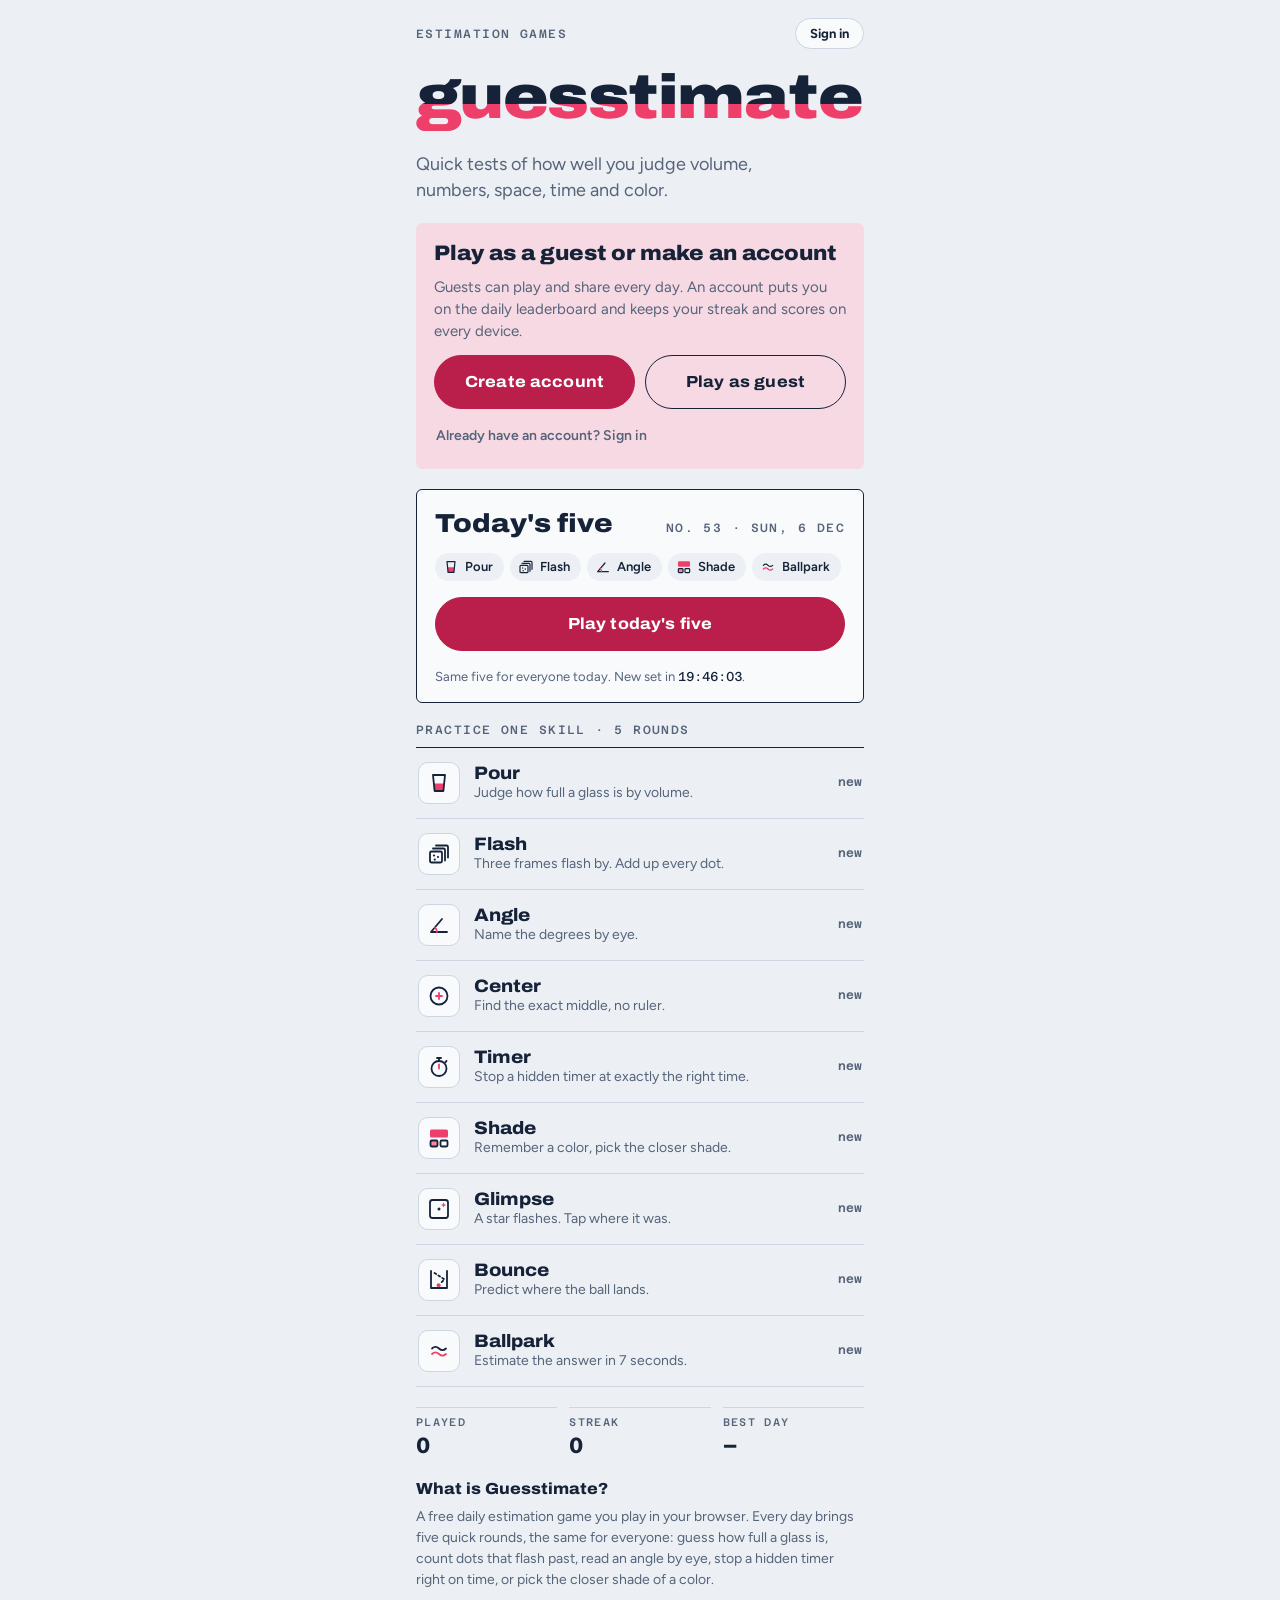
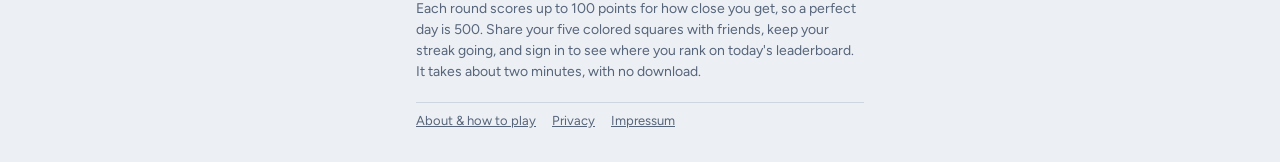
==== index.html @ 4315abc6 "Center joystick, news prompt after posting, welcome email, plainer copy - Center: small joystick bes" ====
<!doctype html>
<html lang="en">
<head>
<meta charset="utf-8">
<meta name="viewport" content="width=device-width, initial-scale=1, viewport-fit=cover">
<title>Guesstimate · The daily estimation game</title>
<meta name="description" content="How good is your eye? Five quick estimation games every day: guess how full a glass is, count flashed dots, read angles, match colors and more. Free, two minutes, same puzzles for everyone.">
<meta name="theme-color" content="#ECF0F4" media="(prefers-color-scheme: light)">
<meta name="theme-color" content="#0D1524" media="(prefers-color-scheme: dark)">
<meta property="og:title" content="Guesstimate">
<meta property="og:description" content="How good is your eye? Five quick estimation games, new every day.">
<meta property="og:type" content="website">
<meta property="og:url" content="https://playguesstimate.com/">
<meta property="og:image" content="https://playguesstimate.com/og-image.png">
<meta property="og:image:width" content="1200">
<meta property="og:image:height" content="630">
<meta property="og:image:alt" content="Guesstimate: How good is your eye? A glass with a 38% guess.">
<meta name="twitter:card" content="summary_large_image">
<link rel="canonical" href="https://playguesstimate.com/">
<script type="application/ld+json">[{"@context": "https://schema.org", "@type": "WebSite", "name": "Guesstimate", "alternateName": ["playguesstimate", "Guesstimate game"], "url": "https://playguesstimate.com/"}, {"@context": "https://schema.org", "@type": "WebApplication", "name": "Guesstimate", "url": "https://playguesstimate.com/", "description": "A free daily estimation game: five quick rounds testing how well you judge volume, numbers, angles, time and color.", "applicationCategory": "GameApplication", "operatingSystem": "Any", "inLanguage": "en", "isAccessibleForFree": true, "offers": {"@type": "Offer", "price": "0", "priceCurrency": "EUR"}, "image": "https://playguesstimate.com/og-image.png"}]</script>
<link rel="icon" href="/favicon.ico" sizes="48x48">
<link rel="icon" href="/favicon-96.png" type="image/png" sizes="96x96">
<link rel="icon" href="favicon.svg" type="image/svg+xml">
<link rel="apple-touch-icon" href="apple-touch-icon.png">
<link rel="manifest" href="manifest.webmanifest">
<script src="board-config.js"></script>
<script>
// Cloudflare Web Analytics: page views only, no cookies. Turned on by the token in board-config.js.
(function () {
  var t = (window.GUESSTIMATE_BOARD || {}).analytics;
  if (!t) return;
  var s = document.createElement("script");
  s.defer = true;
  s.src = "https://static.cloudflareinsights.com/beacon.min.js";
  s.setAttribute("data-cf-beacon", JSON.stringify({ token: t }));
  document.head.appendChild(s);
})();
</script>
<script src="vendor/supabase.js" async id="sbjs"></script>
<link rel="preload" href="fonts/archivo-latin-standard-normal.woff2" as="font" type="font/woff2" crossorigin>
<link rel="preload" href="fonts/figtree-latin-wght-normal.woff2" as="font" type="font/woff2" crossorigin>
<link rel="stylesheet" href="fonts/fonts.css">
<style>
:root { color-scheme: light; padding-top: env(safe-area-inset-top, 0px); padding-bottom: env(safe-area-inset-bottom, 0px); }
body { margin: 0; }
img { max-width: 100%; }
[hidden] { display: none !important; }
</style>
<style>
/* Layout: one phone-width column. A square graph-paper "stage" is the instrument; controls sit beneath it like a lab readout. */
:root {
  --paper: #ECF0F4;
  --panel: #F8FAFC;
  --stage: #FBFCFD;
  --grid: #E3E9EF;
  --grid-major: #CCD6E1;
  --ink: #152238;
  --ink-2: #56647A;
  --rule: #CDD6E0;
  --glass: #DAE3EC;
  --liquid: #EE3F6B;
  --liquid-top: #F7889F;
  --liquid-deep: #B91F4A;
  --btn-bg: #B91F4A;
  --btn-fg: #FFFFFF;
  --good: #14845A;
  --mid: #B07A0A;
  --off: #7B879A;
  --me-bg: #F6D9E2;
  --font-display: "Archivo", "Arial Black", system-ui, sans-serif;
  --font-body: "Figtree", system-ui, -apple-system, "Segoe UI", sans-serif;
  --font-mono: "Azeret Mono", ui-monospace, "SFMono-Regular", Menlo, monospace;
}
@media (prefers-color-scheme: dark) {
  :root:not([data-theme="light"]) {
    --paper: #0D1524; --panel: #142036; --stage: #101A2C; --grid: #172338; --grid-major: #22314B;
    --ink: #E4EAF2; --ink-2: #93A1B6; --rule: #283750; --glass: #1B2A45;
    --liquid: #FF5A82; --liquid-top: #FF9BB3; --liquid-deep: #FF7396;
    --btn-bg: #FF5A82; --btn-fg: #0D1524;
    --good: #3FD08F; --mid: #F2C14A; --off: #8592A8; --me-bg: #3B2036;
    color-scheme: dark;
  }
}
:root[data-theme="dark"] {
  --paper: #0D1524; --panel: #142036; --stage: #101A2C; --grid: #172338; --grid-major: #22314B;
  --ink: #E4EAF2; --ink-2: #93A1B6; --rule: #283750; --glass: #1B2A45;
  --liquid: #FF5A82; --liquid-top: #FF9BB3; --liquid-deep: #FF7396;
  --btn-bg: #FF5A82; --btn-fg: #0D1524;
  --good: #3FD08F; --mid: #F2C14A; --off: #8592A8; --me-bg: #3B2036;
  color-scheme: dark;
}

*, *::before, *::after { box-sizing: border-box; }
html, body { height: 100%; }
body {
  background: var(--paper);
  color: var(--ink);
  font: 400 16px/1.5 var(--font-body);
  -webkit-font-smoothing: antialiased;
  -webkit-tap-highlight-color: transparent;
}
.app {
  max-width: 480px;
  min-height: 100%;
  margin: 0 auto;
  padding-block: 18px 32px;
  padding-left: max(16px, env(safe-area-inset-left, 0px));
  padding-right: max(16px, env(safe-area-inset-right, 0px));
}
.screen { display: flex; flex-direction: column; gap: 20px; }
h1, h2, h3, p { margin: 0; }
:focus-visible { outline: 3px solid var(--liquid); outline-offset: 3px; }

.eyebrow, .mono-sm {
  font: 500 12px/1.3 var(--font-mono);
  text-transform: uppercase;
  letter-spacing: 0.12em;
  color: var(--ink-2);
}

/* Buttons */
.btn {
  appearance: none;
  width: 100%;
  min-height: 54px;
  padding: 14px 20px;
  border-radius: 999px;
  border: 1.5px solid var(--ink);
  background: transparent;
  color: var(--ink);
  font: 750 16px/1 var(--font-display);
  font-stretch: 110%;
  letter-spacing: 0.01em;
  cursor: pointer;
  transition: transform 0.12s ease, background-color 0.2s ease;
}
.btn.primary { background: var(--btn-bg); border-color: var(--btn-bg); color: var(--btn-fg); }
.btn:active:not(:disabled) { transform: translateY(1px) scale(0.99); }
.btn:disabled { opacity: 0.38; cursor: not-allowed; }
.btn-row { display: flex; gap: 10px; }
.ghost {
  appearance: none; background: none; border: 0; padding: 8px 2px;
  color: var(--ink-2); font: 600 14px/1 var(--font-body); cursor: pointer;
}

/* Home */
.brandbar { display: flex; justify-content: space-between; align-items: baseline; gap: 12px; }
@property --lvl { syntax: "<percentage>"; inherits: false; initial-value: 44%; }
.wordmark {
  font: 900 clamp(34px, 10.2vw, 62px)/0.92 var(--font-display);
  font-stretch: 112%;
  letter-spacing: -0.025em;
  white-space: nowrap;
  color: transparent;
  background: linear-gradient(to top, var(--liquid) var(--lvl), var(--ink) var(--lvl));
  -webkit-background-clip: text;
  background-clip: text;
  padding-bottom: 0.08em;
  animation: fillup 1.8s cubic-bezier(0.2, 0.7, 0.2, 1) 0.15s both;
}
@keyframes fillup { from { --lvl: 0%; } to { --lvl: 44%; } }
.vh { position: absolute; width: 1px; height: 1px; margin: -1px; padding: 0; overflow: hidden; clip: rect(0 0 0 0); white-space: nowrap; border: 0; }
.about-blurb { display: flex; flex-direction: column; gap: 8px; }
.about-blurb h2 { font: 800 16px/1.2 var(--font-display); font-stretch: 108%; }
.about-blurb p { font-size: 14px; line-height: 1.5; color: var(--ink-2); }
.tagline { font-size: 18px; line-height: 1.45; color: var(--ink-2); max-width: 34ch; text-wrap: pretty; }

.daily {
  display: flex; flex-direction: column; gap: 16px;
  padding: 20px 18px 16px;
  background: var(--panel);
  border: 1.5px solid var(--ink);
  border-radius: 6px;
}
.daily-head { display: flex; justify-content: space-between; align-items: baseline; gap: 12px; flex-wrap: wrap; }
.daily-head h2 { font: 850 26px/1.05 var(--font-display); font-stretch: 112%; }
.chips { list-style: none; margin: 0; padding: 0; display: flex; flex-wrap: wrap; gap: 6px; }
.chip {
  display: inline-flex; align-items: center; gap: 6px;
  padding: 6px 11px 6px 8px;
  border-radius: 999px;
  background: var(--paper);
  font: 600 13px/1 var(--font-body);
}
.chip svg { width: 16px; height: 16px; flex: none; }
.daily-played { display: flex; align-items: center; justify-content: space-between; gap: 12px; }
.dp-score { font: 900 44px/1 var(--font-display); font-stretch: 112%; font-variant-numeric: tabular-nums; }
.dp-score span { font: 600 16px var(--font-mono); color: var(--ink-2); margin-left: 4px; }
.squares { display: flex; gap: 4px; }
.squares i { width: 18px; height: 18px; border-radius: 3px; background: var(--off); }
.squares i[data-tier="good"] { background: var(--good); }
.squares i[data-tier="mid"] { background: var(--mid); }
.fine { font-size: 13px; color: var(--ink-2); }
.fine .nextIn { font-family: var(--font-mono); font-variant-numeric: tabular-nums; color: var(--ink); }

.practice { display: flex; flex-direction: column; gap: 8px; }
.modes { list-style: none; margin: 0; padding: 0; border-top: 1.5px solid var(--ink); }
.mode-btn {
  display: grid; grid-template-columns: 42px minmax(0, 1fr) auto; align-items: center; gap: 14px;
  width: 100%; padding: 14px 2px;
  background: none; border: 0; border-bottom: 1px solid var(--rule);
  color: var(--ink); text-align: left; font: inherit; cursor: pointer;
}
.mode-btn:hover .mode-name { color: var(--liquid-deep); }
.mode-ico {
  width: 42px; height: 42px; display: grid; place-items: center;
  border-radius: 10px; background: var(--panel); border: 1px solid var(--rule);
}
.mode-ico svg { width: 24px; height: 24px; }
.mode-name { display: block; font: 800 18px/1.15 var(--font-display); font-stretch: 110%; transition: color 0.15s; }
.mode-blurb { display: block; font-size: 14px; line-height: 1.35; color: var(--ink-2); }
.mode-best { font: 600 12px/1.3 var(--font-mono); color: var(--ink-2); text-align: right; font-variant-numeric: tabular-nums; }
.mode-best b { display: block; font-size: 16px; color: var(--ink); }

.stats { display: grid; grid-template-columns: repeat(3, minmax(0, 1fr)); gap: 12px; margin: 0; }
.stats div { border-top: 1.5px solid var(--rule); padding-top: 8px; }
dt { font: 500 11px/1.3 var(--font-mono); text-transform: uppercase; letter-spacing: 0.12em; color: var(--ink-2); }
dd { margin: 2px 0 0; font: 700 22px/1.2 var(--font-mono); font-variant-numeric: tabular-nums; }

/* Play */
.playbar { display: flex; align-items: center; justify-content: space-between; gap: 14px; }
.pips { display: flex; gap: 5px; flex: 1; max-width: 190px; }
.pip { flex: 1; height: 6px; border-radius: 3px; background: var(--rule); transition: background-color 0.3s; }
.pip.now { background: var(--ink); }
.pip[data-tier="good"] { background: var(--good); }
.pip[data-tier="mid"] { background: var(--mid); }
.pip[data-tier="off"] { background: var(--off); }
.tally { font: 500 12px/1 var(--font-mono); color: var(--ink-2); text-transform: uppercase; letter-spacing: 0.1em; white-space: nowrap; }
.tally b { font-size: 18px; color: var(--ink); letter-spacing: 0; margin-left: 4px; font-variant-numeric: tabular-nums; }
#play { gap: 16px; }
.roundhead { display: flex; flex-direction: column; gap: 6px; }
.roundhead h2 { font: 850 clamp(22px, 6.2vw, 28px)/1.1 var(--font-display); font-stretch: 106%; text-wrap: balance; }
.sub { color: var(--ink-2); font-size: 15px; line-height: 1.4; text-wrap: pretty; }
.stage {
  position: relative;
  width: min(100%, 440px, max(250px, calc(100vh - 410px)));
  width: min(100%, 440px, max(250px, calc(100dvh - 410px)));
  max-width: 100%;
  aspect-ratio: 1;
  margin-inline: auto;
  border: 1.5px solid var(--ink);
  background: var(--stage);
}
.stage canvas { display: block; width: 100%; height: 100%; }
.stage.touch canvas { touch-action: none; cursor: crosshair; }
.stage.pick canvas { cursor: pointer; }
.btn-row .btn { flex: 1; min-width: 0; }
.pickmsg { display: flex; justify-content: space-between; align-items: baseline; gap: 12px; font: 850 24px/1.1 var(--font-display); font-stretch: 112%; color: var(--off); }
.pickmsg[data-ok="true"] { color: var(--good); }
.pickmsg span { font: 500 12px/1 var(--font-mono); letter-spacing: 0.1em; text-transform: uppercase; color: var(--ink-2); }
.stage.short { width: min(100%, 440px); aspect-ratio: 2 / 1; }
.answer { display: flex; align-items: baseline; justify-content: center; gap: 10px; min-height: 48px; }
.answer span { font: 600 24px/1 var(--font-mono); color: var(--ink-2); }
.answer output { min-width: 3ch; text-align: center; font: 800 40px/1 var(--font-mono); font-variant-numeric: tabular-nums; color: var(--ink); }
.answer output:empty::before { content: "?"; color: var(--rule); }
.keypad { display: grid; grid-template-columns: repeat(3, minmax(0, 1fr)); gap: 8px; }
.key {
  min-height: 50px; border-radius: 12px;
  border: 1.5px solid var(--rule); background: var(--panel); color: var(--ink);
  font: 700 22px/1 var(--font-mono); cursor: pointer;
  touch-action: manipulation; user-select: none; -webkit-user-select: none;
}
.key:active { transform: translateY(1px); }
.key.ok { background: var(--btn-bg); border-color: var(--btn-bg); color: var(--btn-fg); font: 750 16px/1 var(--font-display); font-stretch: 110%; }

.controls, .feedback { display: flex; flex-direction: column; gap: 14px; }
.readrow { display: flex; align-items: center; justify-content: center; gap: 18px; }
.nudge {
  width: 46px; height: 46px; flex: none; border-radius: 50%;
  border: 1.5px solid var(--rule); background: var(--panel); color: var(--ink);
  font: 600 22px/1 var(--font-mono); cursor: pointer;
}
.readout {
  min-width: 4ch; text-align: center;
  font: 800 46px/1 var(--font-mono); font-variant-numeric: tabular-nums;
}
.readout small { font-size: 22px; font-weight: 600; color: var(--ink-2); margin-left: 2px; }
.dial { display: flex; flex-direction: column; gap: 2px; }
.range { -webkit-appearance: none; appearance: none; width: 100%; height: 34px; margin: 0; background: transparent; cursor: pointer; }
.range::-webkit-slider-runnable-track {
  height: 8px; border-radius: 4px;
  background: linear-gradient(to right, var(--liquid) var(--fill, 50%), var(--rule) var(--fill, 50%));
}
.range::-webkit-slider-thumb {
  -webkit-appearance: none; width: 28px; height: 28px; margin-top: -10px;
  border-radius: 50%; background: var(--panel); border: 3px solid var(--ink);
}
.range::-moz-range-track { height: 8px; border-radius: 4px; background: var(--rule); }
.range::-moz-range-progress { height: 8px; border-radius: 4px; background: var(--liquid); }
.range::-moz-range-thumb { width: 22px; height: 22px; border-radius: 50%; background: var(--panel); border: 3px solid var(--ink); }
.ticks { display: flex; justify-content: space-between; padding: 0 4px; font: 500 11px/1 var(--font-mono); color: var(--ink-2); }
.count {
  width: 4.2ch; padding: 2px 0 6px; text-align: center;
  font: 800 46px/1 var(--font-mono); font-variant-numeric: tabular-nums;
  color: var(--ink); background: transparent;
  border: 0; border-bottom: 3px solid var(--ink); border-radius: 0;
  -moz-appearance: textfield; appearance: textfield;
}
.count::placeholder { color: var(--rule); }
.count::-webkit-outer-spin-button, .count::-webkit-inner-spin-button { -webkit-appearance: none; margin: 0; }
.hint { text-align: center; font-size: 14px; color: var(--ink-2); }
.aimrow { display: grid; grid-template-columns: 96px minmax(0, 1fr); gap: 16px; align-items: center; }
.stick {
  position: relative; width: 96px; height: 96px; border-radius: 50%;
  border: 1.5px solid var(--rule); background: var(--panel);
  touch-action: none; cursor: grab; user-select: none; -webkit-user-select: none; -webkit-touch-callout: none;
}
.stick::before, .stick::after { content: ""; position: absolute; background: var(--rule); left: 50%; top: 14px; bottom: 14px; width: 1.5px; margin-left: -0.75px; }
.stick::after { top: 50%; bottom: auto; left: 14px; right: 14px; width: auto; height: 1.5px; margin: -0.75px 0 0; }
.stick i {
  position: absolute; z-index: 1; left: 50%; top: 50%; width: 40px; height: 40px; margin: -20px 0 0 -20px;
  border-radius: 50%; background: var(--liquid-deep); box-shadow: 0 2px 6px rgb(0 0 0 / 0.25);
  transition: transform 0.12s ease-out;
}
.stick.on { cursor: grabbing; border-color: var(--liquid-deep); }
.stick.on i { transition: none; }
.hold {
  height: 92px; border-radius: 999px;
  border: 2px solid var(--ink); background: var(--panel); color: var(--ink);
  font: 850 20px/1 var(--font-display); font-stretch: 110%;
  cursor: pointer; touch-action: none;
  user-select: none; -webkit-user-select: none; -webkit-touch-callout: none;
  transition: transform 0.1s ease, background-color 0.15s ease;
}
.hold.down { background: var(--btn-bg); border-color: var(--btn-bg); color: var(--btn-fg); transform: scale(0.98); }

.fb-top { display: flex; justify-content: space-between; align-items: baseline; gap: 12px; }
.verdict { font: 900 32px/1 var(--font-display); font-stretch: 116%; color: var(--off); }
.verdict[data-tier="good"] { color: var(--good); }
.verdict[data-tier="mid"] { color: var(--mid); }
.pts { font: 800 30px/1 var(--font-mono); font-variant-numeric: tabular-nums; }
.pairs { display: grid; grid-template-columns: repeat(2, minmax(0, 1fr)); gap: 12px; margin: 0; }
.pairs div { border-top: 1.5px solid var(--rule); padding-top: 8px; min-width: 0; }
.fact { color: var(--ink-2); font-size: 15px; line-height: 1.45; text-wrap: pretty; }

/* Results */
.bigscore {
  display: flex; align-items: baseline; gap: 8px;
  font: 900 clamp(76px, 25vw, 124px)/0.9 var(--font-display); font-stretch: 112%;
  letter-spacing: -0.03em; font-variant-numeric: tabular-nums;
}
.bigscore .of { font: 600 22px/1 var(--font-mono); letter-spacing: 0; color: var(--ink-2); }
.res-verdict { display: flex; flex-direction: column; gap: 4px; }
.res-verdict h2 { font: 850 28px/1.1 var(--font-display); font-stretch: 110%; text-wrap: balance; }
.res-verdict p { color: var(--ink-2); }
.res-rows { list-style: none; margin: 0; padding: 0; border-top: 1.5px solid var(--ink); }
.res-rows li {
  display: grid; grid-template-columns: 26px minmax(0, 1fr) 46px; gap: 12px; align-items: center;
  padding: 12px 0; border-bottom: 1px solid var(--rule);
}
.res-rows svg { width: 24px; height: 24px; }
.res-name { font: 800 16px/1.2 var(--font-display); font-stretch: 108%; }
.res-detail { font: 500 12px/1.4 var(--font-mono); color: var(--ink-2); overflow-wrap: anywhere; }
.bar { height: 6px; margin-top: 7px; border-radius: 3px; background: var(--rule); overflow: hidden; }
.bar i { display: block; height: 100%; background: var(--off); transform-origin: left; animation: grow 0.7s cubic-bezier(0.2, 0.7, 0.2, 1) both; }
.bar i[data-tier="good"] { background: var(--good); }
.bar i[data-tier="mid"] { background: var(--mid); }
@keyframes grow { from { transform: scaleX(0); } }
.res-pts { font: 800 20px/1 var(--font-mono); text-align: right; font-variant-numeric: tabular-nums; }
.share { display: flex; flex-direction: column; gap: 10px; }
.share pre {
  margin: 0; padding: 14px 16px;
  font: 500 14px/1.65 var(--font-mono);
  white-space: pre-wrap; overflow-wrap: anywhere;
  background: var(--panel); color: var(--ink);
  border: 1.5px dashed var(--grid-major); border-radius: 6px;
  user-select: text; -webkit-user-select: text;
}
.copy-note { min-height: 1.2em; font-size: 13px; color: var(--ink-2); text-align: center; }

/* Daily leaderboard */
.board { display: flex; flex-direction: column; gap: 12px; }
.board-head { display: flex; justify-content: space-between; align-items: baseline; gap: 12px; border-top: 1.5px solid var(--ink); padding-top: 14px; }
.board-head h3 { font: 850 22px/1.1 var(--font-display); font-stretch: 110%; }
.board-rank { font-size: 16px; color: var(--ink-2); }
.board-rank b { font: 900 36px/1 var(--font-display); font-stretch: 112%; color: var(--ink); margin-right: 2px; font-variant-numeric: tabular-nums; }
.board-list { list-style: none; margin: 0; padding: 0; }
.board-list li { display: grid; grid-template-columns: 4ch minmax(0, 1fr) auto; gap: 12px; align-items: baseline; padding: 10px 8px; border-bottom: 1px solid var(--rule); }
.board-list .r { font: 600 14px/1 var(--font-mono); color: var(--ink-2); font-variant-numeric: tabular-nums; }
.board-list .n { font-weight: 600; overflow: hidden; text-overflow: ellipsis; white-space: nowrap; }
.board-list .t { font: 800 16px/1 var(--font-mono); font-variant-numeric: tabular-nums; }
.board-list li.me { background: var(--me-bg); border-radius: 6px; }
.board-list li.me .n::after { content: " (you)"; font-weight: 500; color: var(--ink-2); }
.board-list li.gap { display: block; padding: 2px 8px; text-align: center; color: var(--ink-2); border-bottom: 0; }
.board-form { display: flex; flex-direction: column; gap: 8px; }
.board-form label { font: 600 15px/1.3 var(--font-body); }
.board-row { display: flex; gap: 8px; }
.board-row input {
  flex: 1; min-width: 0; min-height: 52px; padding: 0 14px;
  border-radius: 12px; border: 1.5px solid var(--rule); background: var(--panel); color: var(--ink);
  font: 600 16px/1 var(--font-body);
}
.board-row .btn { width: auto; flex: none; }
.board-msg { font-size: 14px; color: var(--ink-2); }
.board-msg[data-error="true"] { color: var(--liquid-deep); }

/* Accounts */
.acct {
  appearance: none; max-width: 55%; padding: 8px 14px;
  border: 1.5px solid var(--rule); border-radius: 999px; background: var(--panel); color: var(--ink);
  font: 700 13px/1 var(--font-body); cursor: pointer;
  overflow: hidden; text-overflow: ellipsis; white-space: nowrap;
}
.welcome { display: flex; flex-direction: column; gap: 12px; padding: 18px; border-radius: 6px; background: var(--me-bg); }
.welcome h2 { font: 850 21px/1.15 var(--font-display); font-stretch: 108%; text-wrap: balance; }
.welcome p { color: var(--ink-2); font-size: 15px; line-height: 1.45; }
.welcome .btn-row { flex-wrap: wrap; }
.welcome .ghost { align-self: flex-start; }
.join { display: flex; flex-direction: column; gap: 12px; padding: 16px; border-radius: 6px; background: var(--me-bg); }
.join p { font-size: 15px; line-height: 1.45; color: var(--ink-2); }
.join p b { color: var(--ink); }
.join .btn-row { flex-wrap: wrap; }
.check { display: flex; gap: 10px; align-items: flex-start; font-size: 14px; line-height: 1.4; color: var(--ink-2); cursor: pointer; }
.check input { flex: none; width: 20px; height: 20px; margin: 0; accent-color: var(--ink); }
.acct-pane { display: flex; flex-direction: column; gap: 16px; }
.ghost.danger { color: var(--liquid-deep); align-self: flex-start; }
.confirm { display: flex; flex-direction: column; gap: 12px; padding: 16px; border: 1.5px solid var(--liquid-deep); border-radius: 6px; }
.confirm p { font-size: 15px; line-height: 1.45; }
.site-links { display: flex; flex-wrap: wrap; gap: 4px 16px; padding-top: 8px; border-top: 1.5px solid var(--rule); font-size: 13px; }
.site-links a, .acct-note a { color: var(--ink-2); }
.acct-note { font-size: 13px; color: var(--ink-2); line-height: 1.45; }
.acct-title { font: 850 clamp(26px, 7vw, 32px)/1.1 var(--font-display); font-stretch: 108%; overflow-wrap: anywhere; }
.acct-tabs { display: flex; gap: 4px; padding: 4px; border: 1.5px solid var(--rule); border-radius: 999px; background: var(--panel); }
.acct-tabs button {
  flex: 1; min-height: 42px; border: 0; border-radius: 999px; background: transparent;
  color: var(--ink-2); font: 700 15px/1 var(--font-body); cursor: pointer;
}
.acct-tabs button[aria-selected="true"] { background: var(--ink); color: var(--paper); }
.acct-form { display: flex; flex-direction: column; gap: 14px; }
.field { display: flex; flex-direction: column; gap: 6px; min-width: 0; }
.field label { font: 600 14px/1.3 var(--font-body); }
.field input {
  min-height: 52px; padding: 0 14px; border-radius: 12px;
  border: 1.5px solid var(--rule); background: var(--panel); color: var(--ink);
  font: 500 16px/1 var(--font-body);
}
.acct-alt { display: flex; flex-direction: column; gap: 10px; }
.or { text-align: center; color: var(--ink-2); font-size: 13px; }
.acct-pane > .ghost, .acct-form > .ghost { align-self: flex-start; }

@media (prefers-reduced-motion: reduce) {
  .wordmark, .bar i { animation: none; }
  .btn, .hold, .pip { transition: none; }
}
</style>
</head>
<body>
<div class="app">
  <!-- HOME -->
  <section id="home" class="screen">
    <div class="brandbar">
      <span class="eyebrow">Estimation games</span>
      <span class="eyebrow" id="gameCount">9 games · 2 min</span>
      <button class="acct" id="acctBtn" type="button" hidden>Sign in</button>
    </div>
    <h1 class="wordmark">guesstimate<span class="vh">: the daily estimation game</span></h1>
    <p class="tagline">Quick tests of how well you judge volume, numbers, space, time and color.</p>

    <div class="welcome" id="welcome" hidden>
      <h2>Play as a guest or make an account</h2>
      <p>Guests can play and share every day. An account puts you on the daily leaderboard and keeps your streak and scores on every device.</p>
      <div class="btn-row">
        <button class="btn primary" id="wCreate" type="button">Create account</button>
        <button class="btn" id="wGuest" type="button">Play as guest</button>
      </div>
      <button class="ghost" id="wSignIn" type="button">Already have an account? Sign in</button>
    </div>

    <div class="daily">
      <div class="daily-head">
        <h2>Today's five</h2>
        <span class="mono-sm" id="dailyDate"></span>
      </div>
      <ul class="chips" id="dailyChips"></ul>
      <div class="daily-played" id="dailyPlayed" hidden>
        <div class="dp-score"><b id="dpTotal">0</b><span>/500</span></div>
        <div class="squares" id="dpSquares"></div>
      </div>
      <p class="fine" id="dpRank" hidden></p>
      <button class="btn primary" id="playDaily" type="button">Play today's five</button>
      <p class="fine" id="dailyFine">Same five for everyone today. New set in <span class="nextIn">--:--:--</span>.</p>
    </div>

    <div class="practice">
      <h3 class="eyebrow">Practice one skill · 5 rounds</h3>
      <ul class="modes" id="modeList"></ul>
    </div>

    <dl class="stats">
      <div><dt>Played</dt><dd id="stPlayed">0</dd></div>
      <div><dt>Streak</dt><dd id="stStreak">0</dd></div>
      <div><dt>Best day</dt><dd id="stBest">–</dd></div>
    </dl>
    <section class="about-blurb" aria-labelledby="aboutHead">
      <h2 id="aboutHead">What is Guesstimate?</h2>
      <p>A free daily estimation game you play in your browser. Every day brings five quick rounds, the same for everyone: guess how full a glass is, count dots that flash past, read an angle by eye, stop a hidden timer right on time, or pick the closer shade of a color.</p>
      <p>Each round scores up to 100 points for how close you get, so a perfect day is 500. Share your five colored squares with friends, keep your streak going, and sign in to see where you rank on today's leaderboard. It takes about two minutes, with no download.</p>
    </section>
    <nav class="site-links" aria-label="Site"><a href="about">About &amp; how to play</a><a href="privacy">Privacy</a><a href="impressum">Impressum</a></nav>
  </section>

  <!-- PLAY -->
  <section id="play" class="screen" hidden>
    <div class="playbar">
      <button class="ghost" id="quitBtn" type="button">← Home</button>
      <div class="pips" id="pips" aria-hidden="true"></div>
      <div class="tally">Score<b id="tally">0</b></div>
    </div>
    <div class="roundhead">
      <p class="eyebrow" id="roundLabel"></p>
      <h2 id="promptTitle"></h2>
      <p class="sub" id="promptSub"></p>
    </div>
    <div class="stage" id="stage"><canvas id="cv" aria-label="Game board"></canvas></div>
    <div class="controls" id="controls"></div>
    <div class="feedback" id="feedback" hidden aria-live="polite">
      <div class="fb-top">
        <span class="verdict" id="verdict"></span>
        <span class="pts" id="pts"></span>
      </div>
      <dl class="pairs" id="pairs"></dl>
      <p class="fact" id="fact"></p>
      <button class="btn primary" id="nextBtn" type="button">Next round</button>
    </div>
  </section>

  <!-- RESULTS -->
  <section id="results" class="screen" hidden>
    <p class="eyebrow" id="resLabel"></p>
    <div class="bigscore"><span id="resTotal">0</span><span class="of">/500</span></div>
    <div class="res-verdict"><h2 id="resHead"></h2><p id="resSub"></p></div>
    <ol class="res-rows" id="resRows"></ol>
    <section class="board" id="board" hidden>
      <div class="board-head">
        <h3>Today's leaderboard</h3>
        <button class="ghost" id="boardRefresh" type="button">Refresh</button>
      </div>
      <p class="board-rank" id="boardRank" hidden></p>
      <div class="join" id="newsAsk" hidden>
        <p><b>Want a heads-up when new games come out?</b> One email when there's something new. Unsubscribe any time.</p>
        <div class="btn-row" id="newsAskBtns">
          <button class="btn primary" id="newsYes" type="button">Notify me</button>
          <button class="btn" id="newsNo" type="button">Not now</button>
        </div>
      </div>
      <form class="board-form" id="boardForm" hidden novalidate>
        <label for="boardName" id="boardNameLabel">Your name on the board</label>
        <div class="board-row">
          <input id="boardName" type="text" maxlength="16" autocomplete="nickname" enterkeyhint="send" placeholder="e.g. Sam">
          <button class="btn primary" id="boardPost" type="submit">Post score</button>
        </div>
        <p class="fine">Your name and score are public. Your first score of the day is the one that counts.</p>
      </form>
      <div class="join" id="boardJoin" hidden>
        <p><b>Sign in to put your score on the board.</b> A free account keeps your name, streak and scores on every device. Sharing your result works without one.</p>
        <div class="btn-row">
          <button class="btn primary" id="joinCreate" type="button">Create account</button>
          <button class="btn" id="joinSignIn" type="button">Sign in</button>
        </div>
      </div>
      <ol class="board-list" id="boardList" aria-label="Top scores today"></ol>
      <p class="board-msg" id="boardMsg" aria-live="polite"></p>
      <button class="ghost" id="boardRetry" type="button" hidden>Try again</button>
    </section>
    <div class="share">
      <pre id="shareText"></pre>
      <div class="btn-row">
        <button class="btn" id="shareBtn" type="button" hidden>Share</button>
        <button class="btn" id="copyBtn" type="button">Copy result</button>
      </div>
      <p class="copy-note" id="copyNote" role="status"></p>
    </div>
    <div class="btn-row">
      <button class="btn primary" id="againBtn" type="button"></button>
    </div>
    <button class="ghost" id="resHome" type="button">← Home</button>
    <p class="fine" id="resNext" hidden>Next daily five in <span class="nextIn">--:--:--</span>.</p>
  </section>

  <!-- ACCOUNT -->
  <section id="account" class="screen" hidden>
    <div class="playbar"><button class="ghost" id="acctBack" type="button">← Back</button></div>

    <div class="acct-pane" id="acctOut">
      <h2 class="acct-title" id="acctTitle">Create an account</h2>
      <div class="acct-tabs" role="tablist" aria-label="Account">
        <button type="button" role="tab" id="tabCreate" aria-selected="true">Create account</button>
        <button type="button" role="tab" id="tabSignIn" aria-selected="false">Sign in</button>
      </div>
      <form class="acct-form" id="authForm" novalidate>
        <div class="field" id="fName">
          <label for="aName">Name on the leaderboard</label>
          <input id="aName" type="text" maxlength="16" autocomplete="nickname" placeholder="e.g. Sam">
        </div>
        <div class="field">
          <label for="aEmail">Email</label>
          <input id="aEmail" type="email" inputmode="email" autocomplete="email">
        </div>
        <div class="field">
          <label for="aPass">Password</label>
          <input id="aPass" type="password" autocomplete="new-password" minlength="6">
        </div>
        <label class="check" id="fNews"><input id="aNews" type="checkbox"> <span>Get notified when new games come out. Unsubscribe any time.</span></label>
        <button class="btn primary" id="authSubmit" type="submit">Create account</button>
        <button class="ghost" id="forgotBtn" type="button" hidden>Forgot your password?</button>
      </form>
      <div class="acct-alt" id="googleWrap" hidden>
        <p class="or">or</p>
        <button class="btn" id="googleBtn" type="button">Continue with Google</button>
      </div>
      <p class="board-msg" id="authMsg" aria-live="polite"></p>
      <p class="acct-note">Your name and daily scores appear on the public leaderboard. See the <a href="privacy">privacy policy</a>.</p>
      <button class="ghost" id="guestBtn" type="button">Play as a guest instead</button>
    </div>

    <div class="acct-pane" id="acctIn" hidden>
      <p class="eyebrow">Your account</p>
      <h2 class="acct-title" id="meName"></h2>
      <p class="fine" id="meEmail"></p>
      <dl class="stats">
        <div><dt>Played</dt><dd id="meP">0</dd></div>
        <div><dt>Streak</dt><dd id="meS">0</dd></div>
        <div><dt>Best day</dt><dd id="meB">–</dd></div>
      </dl>
      <form class="acct-form" id="nameForm" novalidate>
        <div class="field">
          <label for="newName" id="newNameLabel">Change your name</label>
          <input id="newName" type="text" maxlength="16" autocomplete="nickname">
        </div>
        <button class="btn" id="nameSave" type="submit">Save name</button>
      </form>
      <label class="check"><input id="meNews" type="checkbox"> <span>Get notified when new games come out. Unsubscribe any time.</span></label>
      <p class="board-msg" id="meMsg" aria-live="polite"></p>
      <button class="btn" id="signOutBtn" type="button">Sign out</button>
      <button class="ghost danger" id="deleteBtn" type="button" aria-expanded="false" aria-controls="deleteConfirm">Delete account</button>
      <div class="confirm" id="deleteConfirm" hidden>
        <p><b>Delete your account?</b> Your name, email and every score you've posted are removed for good. This can't be undone.</p>
        <div class="btn-row">
          <button class="btn primary" id="deleteYes" type="button">Yes, delete</button>
          <button class="btn" id="deleteNo" type="button">Keep it</button>
        </div>
        <p class="board-msg" id="deleteMsg" aria-live="polite"></p>
      </div>
    </div>

    <div class="acct-pane" id="acctReset" hidden>
      <h2 class="acct-title">Set a new password</h2>
      <form class="acct-form" id="resetForm" novalidate>
        <div class="field">
          <label for="newPass">New password</label>
          <input id="newPass" type="password" autocomplete="new-password" minlength="6">
        </div>
        <button class="btn primary" type="submit">Save password</button>
      </form>
      <p class="board-msg" id="resetMsg" aria-live="polite"></p>
    </div>
  </section>
</div>

<script>
(() => {
"use strict";
const $ = (s) => document.querySelector(s);
const W = 400;
const ORDER = ["pour", "flash", "angle", "center", "hold", "shade", "glimpse", "bounce", "ballpark"];
const ROTATING = ["angle", "center", "hold", "shade", "glimpse", "bounce", "ballpark"];
// New games join the daily rotation from a start date ("YYYY-MM-DD"), so adding one never
// changes today's puzzles or any earlier day. Add the game to ORDER and MODES, then list it here:
//   const LATER = { newgame: "2026-12-01" };
const LATER = {};
function dailyModes(key) {
  const r = mulberry32(hashStr("modes-" + key));
  const pool = ROTATING.concat(Object.keys(LATER).filter((m) => key >= LATER[m]));
  const extra = shuffle(pool, r).slice(0, 3);
  return ORDER.filter((m) => m === "pour" || m === "flash" || extra.includes(m));
}
const MONO = "'Azeret Mono', ui-monospace, Menlo, monospace";
const DISPLAY = "Archivo, 'Arial Black', system-ui, sans-serif";
const reduceMotion = matchMedia("(prefers-reduced-motion: reduce)").matches;

/* ---------- storage (per-viewer, optional) ---------- */
const store = {
  get(k, d) { try { const v = localStorage.getItem("gst." + k); return v == null ? d : JSON.parse(v); } catch (e) { return d; } },
  set(k, v) { try { localStorage.setItem("gst." + k, JSON.stringify(v)); } catch (e) {} }
};

/* ---------- helpers ---------- */
const clamp = (v, a, b) => Math.max(a, Math.min(b, v));
const r1 = (v) => Math.round(v * 10) / 10;
const pick = (rng, arr) => arr[Math.floor(rng() * arr.length)];
function shuffle(arr, rng) { const a = arr.slice(); for (let i = a.length - 1; i > 0; i--) { const j = Math.floor(rng() * (i + 1)); [a[i], a[j]] = [a[j], a[i]]; } return a; }
function mulberry32(a) { return function () { a |= 0; a = (a + 0x6D2B79F5) | 0; let t = Math.imul(a ^ (a >>> 15), 1 | a); t = (t + Math.imul(t ^ (t >>> 7), 61 | t)) ^ t; return ((t ^ (t >>> 14)) >>> 0) / 4294967296; }; }
function hashStr(s) { let h = 2166136261; for (let i = 0; i < s.length; i++) { h ^= s.charCodeAt(i); h = Math.imul(h, 16777619); } return h >>> 0; }
function todayKey(d = new Date()) { return d.getFullYear() + "-" + String(d.getMonth() + 1).padStart(2, "0") + "-" + String(d.getDate()).padStart(2, "0"); }
function dayNumber(d = new Date()) { return Math.floor((Date.UTC(d.getFullYear(), d.getMonth(), d.getDate()) - Date.UTC(2026, 9, 15)) / 86400000) + 1; }
function prettyDate(d = new Date()) { return d.toLocaleDateString("en-GB", { weekday: "short", day: "numeric", month: "short" }); }
function untilMidnight() { const n = new Date(); const m = new Date(n.getFullYear(), n.getMonth(), n.getDate() + 1); let s = Math.max(0, Math.floor((m - n) / 1000)); const h = Math.floor(s / 3600); s -= h * 3600; const mi = Math.floor(s / 60); s -= mi * 60; return [h, mi, s].map((x) => String(x).padStart(2, "0")).join(":"); }
const tier = (p) => (p >= 80 ? "good" : p >= 50 ? "mid" : "off");
const esc = (s) => String(s).replace(/[&<>"']/g, (c) => ({ "&": "&amp;", "<": "&lt;", ">": "&gt;", '"': "&quot;", "'": "&#39;" }[c]));

/* ---------- icons ---------- */
const ICONS = {
  pour: '<svg viewBox="0 0 24 24" fill="none" stroke="currentColor" stroke-width="1.8" stroke-linecap="round" stroke-linejoin="round" aria-hidden="true"><path d="M6.9 12.5H17.1L16.4 20H7.6Z" style="fill:var(--liquid)" stroke="none"/><path d="M6 4h12l-1.6 16H7.6z"/></svg>',
  flash: '<svg viewBox="0 0 24 24" fill="none" stroke="currentColor" stroke-width="1.8" stroke-linecap="round" stroke-linejoin="round" aria-hidden="true"><path d="M9 3.5h10.5a1.5 1.5 0 0 1 1.5 1.5v10.5"/><path d="M6 6.5h10.5A1.5 1.5 0 0 1 18 8v10.5"/><rect x="3" y="9.5" width="12" height="11" rx="1.5"/><circle cx="7" cy="13.5" r="1.1" fill="currentColor" stroke="none"/><circle cx="11" cy="15" r="1.1" fill="currentColor" stroke="none"/><circle cx="7.8" cy="17.6" r="1.1" fill="currentColor" stroke="none"/></svg>',
  angle: '<svg viewBox="0 0 24 24" fill="none" stroke="currentColor" stroke-width="1.8" stroke-linecap="round" stroke-linejoin="round" aria-hidden="true"><path d="M4 19h16M4 19 15 6"/><path d="M10 19A6 6 0 0 0 7.87 14.42" style="stroke:var(--liquid)"/></svg>',
  center: '<svg viewBox="0 0 24 24" fill="none" stroke="currentColor" stroke-width="1.8" stroke-linecap="round" stroke-linejoin="round" aria-hidden="true"><circle cx="12" cy="12" r="8.5"/><path d="M12 9v6M9 12h6" style="stroke:var(--liquid)"/></svg>',
  hold: '<svg viewBox="0 0 24 24" fill="none" stroke="currentColor" stroke-width="1.8" stroke-linecap="round" stroke-linejoin="round" aria-hidden="true"><circle cx="12" cy="13.5" r="7.5"/><path d="M12 13.5V9.5" style="stroke:var(--liquid)"/><path d="M10 3h4M12 3v3M18.2 7.3l1.3-1.3"/></svg>',
  shade: '<svg viewBox="0 0 24 24" fill="none" stroke="currentColor" stroke-width="1.8" stroke-linecap="round" stroke-linejoin="round" aria-hidden="true"><rect x="3" y="3.5" width="18" height="8" rx="1.5" style="fill:var(--liquid)" stroke="none"/><rect x="3.5" y="14.5" width="7" height="6" rx="1.2" style="fill:var(--liquid-top)"/><rect x="13.5" y="14.5" width="7" height="6" rx="1.2"/></svg>',
  glimpse: '<svg viewBox="0 0 24 24" fill="none" stroke="currentColor" stroke-width="1.8" stroke-linecap="round" stroke-linejoin="round" aria-hidden="true"><rect x="3" y="3" width="18" height="18" rx="2.5"/><circle cx="12" cy="12" r="1.5" fill="currentColor" stroke="none"/><path d="M16.6 5.4l.8 1.8 1.8.8-1.8.8-.8 1.8-.8-1.8-1.8-.8 1.8-.8z" style="fill:var(--liquid)" stroke="none"/></svg>',
  bounce: '<svg viewBox="0 0 24 24" fill="none" stroke="currentColor" stroke-width="1.8" stroke-linecap="round" stroke-linejoin="round" aria-hidden="true"><path d="M4 3v17h16V3"/><path d="M7.5 5l10 6.5-4.5 4.2" stroke-dasharray="2 2.6"/><circle cx="11.6" cy="17.2" r="2" style="fill:var(--liquid)" stroke="none"/></svg>',
  ballpark: '<svg viewBox="0 0 24 24" fill="none" stroke="currentColor" stroke-width="1.8" stroke-linecap="round" stroke-linejoin="round" aria-hidden="true"><path d="M5 9.5c2.3-2.2 4.6-2.2 7 0s4.7 2.2 7 0"/><path d="M5 15c2.3-2.2 4.6-2.2 7 0s4.7 2.2 7 0" style="stroke:var(--liquid)"/></svg>'
};

/* ---------- canvas ---------- */
const cv = $("#cv");
const ctx = cv.getContext("2d");
const stageEl = $("#stage");
let scale = 0, dpr = 1;
let C = {};
function readTokens() {
  const cs = getComputedStyle(document.documentElement);
  ["paper", "panel", "stage", "grid", "grid-major", "ink", "ink-2", "rule", "glass", "liquid", "liquid-top", "liquid-deep", "good", "mid", "off"]
    .forEach((k) => { C[k] = cs.getPropertyValue("--" + k).trim(); });
}
function sizeCanvas() {
  const r = stageEl.getBoundingClientRect();
  if (!r.width) return;
  dpr = Math.min(3, window.devicePixelRatio || 1);
  cv.width = Math.round(r.width * dpr);
  cv.height = Math.round(r.height * dpr);
  scale = r.width / W;
}
function text(str, x, y, o = {}) {
  ctx.font = `${o.weight || 600} ${o.size || 14}px ${o.font === "display" ? DISPLAY : MONO}`;
  ctx.fillStyle = o.color || C.ink;
  ctx.textAlign = o.align || "center";
  ctx.textBaseline = o.base || "middle";
  ctx.fillText(str, x, y);
}
function tag(str, x, y, o = {}) {
  ctx.font = `${o.weight || 700} ${o.size || 15}px ${MONO}`;
  const w = ctx.measureText(str).width + 12, h = (o.size || 15) + 10;
  let left = o.align === "left" ? x : o.align === "right" ? x - w : x - w / 2;
  left = clamp(left, 4, W - 4 - w);
  const top = clamp(y - h / 2, 4, W - 4 - h);
  ctx.fillStyle = C.stage;
  ctx.beginPath();
  if (ctx.roundRect) ctx.roundRect(left, top, w, h, 4); else ctx.rect(left, top, w, h);
  ctx.fill();
  text(str, left + w / 2, top + h / 2 + 1, { size: o.size || 15, weight: o.weight || 700, color: o.color || C.ink });
}
function drawGrid() {
  ctx.fillStyle = C.stage;
  ctx.fillRect(0, 0, W, W);
  ctx.lineWidth = 1;
  for (let i = 20; i < W; i += 20) {
    ctx.strokeStyle = i % 100 === 0 ? C["grid-major"] : C.grid;
    ctx.beginPath(); ctx.moveTo(i, 0); ctx.lineTo(i, W); ctx.moveTo(0, i); ctx.lineTo(W, i); ctx.stroke();
  }
}
function draw() {
  if (!cur || !scale) return;
  ctx.setTransform(scale * dpr, 0, 0, scale * dpr, 0, 0);
  ctx.clearRect(0, 0, W, W);
  ctx.setLineDash([]);
  ctx.globalAlpha = 1;
  ctx.lineCap = "round";
  ctx.lineJoin = "round";
  drawGrid();
  MODES[cur.mode].draw(cur);
}
function animate(c, ms) {
  if (reduceMotion) { c.anim = 1; draw(); return; }
  const t0 = performance.now();
  const step = (now) => {
    if (cur !== c) return;
    c.anim = Math.min(1, (now - t0) / ms);
    draw();
    if (c.anim < 1) requestAnimationFrame(step);
  };
  requestAnimationFrame(step);
}

/* ---------- vessels for Pour ---------- */
const VESSELS = {
  tumbler: { name: "tumbler", hw: 98, H: 250, stem: false, r: (y) => 0.74 + 0.26 * y },
  beaker: { name: "beaker", hw: 108, H: 240, stem: false, r: () => 1 },
  carafe: { name: "carafe", hw: 122, H: 280, stem: false, r: (y) => 1 - 0.62 * y },
  flask: { name: "flask", hw: 132, H: 300, stem: false, r: (y) => (y < 0.68 ? 1 - (y / 0.68) * 0.8 : 0.2) },
  bulb: { name: "round flask", hw: 128, H: 296, stem: false, r: (y) => { const s = Math.sqrt(Math.max(0, 1 - ((y - 0.4) / 0.4) ** 2)); return y < 0.4 ? s : Math.max(0.17, s); } },
  vase: { name: "vase", hw: 112, H: 290, stem: false, r: (y) => 0.26 + 0.74 * Math.abs(2 * y - 1) ** 1.5 },
  martini: { name: "cocktail glass", hw: 140, H: 175, stem: true, r: (y) => 0.03 + 0.97 * y },
  wine: { name: "wine glass", hw: 104, H: 195, stem: true, r: (y) => 0.03 + 0.97 * Math.sqrt(Math.max(0, 1 - ((y - 0.6) / 0.62) ** 2)) }
};
function integ(v, h) { const N = 600, step = h / N; let s = 0; for (let k = 0; k < N; k++) { const r = v.r((k + 0.5) * step); s += r * r; } return s * step; }
const totals = {};
function volPct(v, h) { if (!(v.name in totals)) totals[v.name] = integ(v, 1); return (integ(v, h) / totals[v.name]) * 100; }
function hForPct(v, pct) { let lo = 0, hi = 1; for (let i = 0; i < 40; i++) { const m = (lo + hi) / 2; if (volPct(v, m) < pct) lo = m; else hi = m; } return (lo + hi) / 2; }
function vGeom(v) {
  if (v.stem) { const top = 200 - (v.H + 95) / 2; return { top, bottom: top + v.H }; }
  return { top: 200 - v.H / 2, bottom: 200 + v.H / 2 };
}
const vy = (g, y) => g.bottom - y * (g.bottom - g.top);

/* ---------- dots for Flash ---------- */
function makeDots(rng, n) {
  const out = []; let tries = 0;
  while (out.length < n && tries < 6000) {
    tries++;
    const r = 5 + rng() * 5, x = 30 + rng() * 340, y = 30 + rng() * 340;
    if (out.every((d) => (d.x - x) ** 2 + (d.y - y) ** 2 > (d.r + r + 6) ** 2)) out.push({ x: r1(x), y: r1(y), r: r1(r) });
  }
  return out;
}
const flashTotal = (p) => p.frames.reduce((a, f) => a + f.length, 0);

/* ---------- angle geometry ---------- */
function angleGeom(p) {
  const L = 150, t0 = (p.base * Math.PI) / 180, t1 = ((p.base + p.dir * p.a) * Math.PI) / 180;
  const P0 = [Math.cos(t0) * L, -Math.sin(t0) * L], P1 = [Math.cos(t1) * L, -Math.sin(t1) * L];
  const xs = [0, P0[0], P1[0]], ys = [0, P0[1], P1[1]];
  const cx = (Math.min(...xs) + Math.max(...xs)) / 2, cy = (Math.min(...ys) + Math.max(...ys)) / 2;
  return { V: [200 - cx, 200 - cy], t0, t1, L };
}
function centerTarget(p) {
  if (p.type === "segment") return [(p.x1 + p.x2) / 2, (p.y1 + p.y2) / 2];
  return [p.cx, p.cy];
}

/* ---------- shared controls ---------- */
const controls = $("#controls");
function sliderControl(c, o) {
  controls.innerHTML =
    `<div class="dial">
      <div class="readrow">
        <button class="nudge" type="button" data-d="-1" aria-label="Lower by one">−</button>
        <output class="readout" id="ro" for="slider">${o.start}<small>${o.unit}</small></output>
        <button class="nudge" type="button" data-d="1" aria-label="Raise by one">+</button>
      </div>
      <input class="range" id="slider" type="range" min="0" max="${o.max}" step="1" value="${o.start}" aria-label="${o.label}">
      <div class="ticks">${o.ticks.map((t) => `<span>${t}</span>`).join("")}</div>
    </div>
    <button class="btn primary" id="lockBtn" type="button">Lock in</button>`;
  const s = $("#slider"), ro = $("#ro");
  const upd = () => { ro.firstChild.nodeValue = s.value; s.style.setProperty("--fill", (s.value / o.max) * 100 + "%"); };
  s.addEventListener("input", upd);
  controls.querySelectorAll(".nudge").forEach((b) => b.addEventListener("click", () => { s.value = clamp(+s.value + +b.dataset.d, 0, o.max); upd(); }));
  $("#lockBtn").addEventListener("click", () => lock(+s.value));
  upd();
}

/* ---------- the five minigames ---------- */
const MODES = {
  pour: {
    name: "Pour", blurb: "Judge how full a glass is by volume.",
    gen(rng, i, daily, bag) {
      const ids = Object.keys(VESSELS);
      let id;
      if (daily) id = pick(rng, ids.filter((x) => x !== "beaker"));
      else { bag.order = bag.order || shuffle(ids, rng); id = bag.order[i % bag.order.length]; }
      const vol = r1(8 + rng() * 84);
      return { id, vol, h: Math.round(hForPct(VESSELS[id], vol) * 10000) / 10000 };
    },
    prompt: (p) => ({ title: `How full is this ${VESSELS[p.id].name}?`, sub: "Guess the share of its volume that is liquid. The height can fool you." }),
    setup(c) {
      c.anim = 0; animate(c, 800);
      sliderControl(c, { max: 100, start: 50, unit: "%", label: "Your guess, percent full by volume", ticks: [0, 25, 50, 75, 100] });
    },
    score: (p, g) => 100 - 3 * Math.abs(g - p.vol),
    describe(p, g) {
      const hp = Math.round(p.h * 100), vp = Math.round(p.vol);
      const fact = p.id === "beaker"
        ? "Straight sides, so height and volume match here."
        : `The liquid reaches ${hp}% of the height but holds ${vp}% of the volume.`;
      return { pairs: [["You", g + "%"], ["Actual", vp + "%"]], fact };
    },
    draw(c) {
      const p = c.p, v = VESSELS[p.id], g = vGeom(v), hw = v.hw;
      const a = c.anim == null ? 1 : c.anim, eased = 1 - (1 - a) ** 3, fh = p.h * eased;
      const N = 120, L = [], R = [];
      for (let k = 0; k <= N; k++) { const y = k / N, r = v.r(y) * hw; L.push([200 - r, vy(g, y)]); R.push([200 + r, vy(g, y)]); }
      // glass body
      ctx.beginPath(); L.forEach(([x, y], k) => (k ? ctx.lineTo(x, y) : ctx.moveTo(x, y)));
      for (let k = N; k >= 0; k--) ctx.lineTo(R[k][0], R[k][1]);
      ctx.closePath(); ctx.fillStyle = C.glass; ctx.fill();
      // liquid
      if (fh > 0.002) {
        const M = Math.max(4, Math.ceil(N * fh));
        ctx.beginPath();
        for (let k = 0; k <= M; k++) { const y = (fh * k) / M; const x = 200 - v.r(y) * hw; k ? ctx.lineTo(x, vy(g, y)) : ctx.moveTo(x, vy(g, y)); }
        for (let k = M; k >= 0; k--) { const y = (fh * k) / M; ctx.lineTo(200 + v.r(y) * hw, vy(g, y)); }
        ctx.closePath(); ctx.fillStyle = C.liquid; ctx.fill();
        const rs = v.r(fh) * hw, ys = vy(g, fh);
        ctx.strokeStyle = C["liquid-top"]; ctx.lineWidth = 3;
        ctx.beginPath(); ctx.moveTo(200 - rs + 2, ys + 1.5); ctx.lineTo(200 + rs - 2, ys + 1.5); ctx.stroke();
      }
      // outline + lip
      ctx.strokeStyle = C.ink; ctx.lineWidth = 3.5;
      ctx.beginPath(); ctx.moveTo(L[N][0] - 5, L[N][1] - 3);
      for (let k = N; k >= 0; k--) ctx.lineTo(L[k][0], L[k][1]);
      ctx.lineTo(R[0][0], R[0][1]);
      for (let k = 0; k <= N; k++) ctx.lineTo(R[k][0], R[k][1]);
      ctx.lineTo(R[N][0] + 5, R[N][1] - 3);
      ctx.stroke();
      if (v.stem) {
        ctx.lineWidth = 5;
        ctx.beginPath(); ctx.moveTo(200, g.bottom); ctx.lineTo(200, g.bottom + 88); ctx.stroke();
        ctx.beginPath(); ctx.moveTo(138, g.bottom + 94); ctx.quadraticCurveTo(200, g.bottom + 80, 262, g.bottom + 94); ctx.stroke();
      } else if (p.id === "bulb") {
        ctx.strokeStyle = C["ink-2"]; ctx.lineWidth = 3;
        ctx.beginPath(); ctx.ellipse(200, g.bottom - 4, 46, 9, 0, 0, Math.PI * 2); ctx.stroke();
      } else {
        ctx.lineWidth = 6; ctx.beginPath(); ctx.moveTo(L[0][0] + 2, L[0][1]); ctx.lineTo(R[0][0] - 2, R[0][1]); ctx.stroke();
      }
      // reveal
      if (c.phase === "reveal") {
        const yt = vy(g, p.h), rt = v.r(p.h) * hw;
        ctx.strokeStyle = C.ink; ctx.lineWidth = 2;
        ctx.beginPath(); ctx.moveTo(200 + rt + 6, yt); ctx.lineTo(396, yt); ctx.stroke();
        tag(Math.round(p.vol) + "%", 396, yt - 14, { align: "right", size: 16 });
        text("actual", 392, yt + 13, { align: "right", size: 11, weight: 500, color: C["ink-2"] });
        const hg = hForPct(v, c.guess), ygs = vy(g, hg), rg = v.r(hg) * hw;
        ctx.strokeStyle = C["liquid-deep"]; ctx.lineWidth = 2.5; ctx.setLineDash([7, 6]);
        ctx.beginPath(); ctx.moveTo(4, ygs); ctx.lineTo(200 + rg, ygs); ctx.stroke(); ctx.setLineDash([]);
        tag(c.guess + "%", 4, ygs - 14, { align: "left", size: 16, color: C["liquid-deep"] });
        text("you", 8, ygs + 13, { align: "left", size: 11, weight: 500, color: C["liquid-deep"] });
      }
    }
  },

  flash: {
    name: "Flash", blurb: "Three frames flash by. Add up every dot.",
    gen(rng, i, daily) {
      const dur = daily ? 650 : [900, 800, 700, 600, 500][i];
      const [lo, hi] = daily ? [7, 22] : [[3, 9], [5, 13], [7, 17], [9, 21], [11, 26]][i];
      return { dur, frames: [0, 1, 2].map(() => makeDots(rng, lo + Math.floor(rng() * (hi - lo + 1)))) };
    },
    prompt: (p) => ({ title: "How many dots in total?", sub: `Three frames, ${p.dur / 1000} s each. Count across all of them.` }),
    setup(c) {
      c.fphase = "ready";
      controls.innerHTML = `<button class="btn primary" id="flashBtn" type="button">Flash the frames</button>`;
      $("#flashBtn").addEventListener("click", (e) => {
        e.currentTarget.disabled = true; e.currentTarget.textContent = "Watch closely…";
        let t = 0; const seq = [];
        [3, 2, 1].forEach((n) => { seq.push([t, () => { c.fphase = "count"; c.cd = n; }]); t += 420; });
        c.p.frames.forEach((f, k) => {
          seq.push([t, () => { c.fphase = "frame"; c.fidx = k; }]); t += c.p.dur;
          seq.push([t, () => { c.fphase = "gap"; }]); t += 260;
        });
        seq.push([t, () => { c.fphase = "input"; countInput(c); }]);
        seq.forEach(([at, fn]) => timers.push(setTimeout(() => { if (cur !== c) return; fn(); draw(); }, at)));
      });
    },
    score(p, g) { const t = flashTotal(p); return 100 - 250 * (Math.abs(g - t) / t); },
    describe(p, g) {
      const t = flashTotal(p), d = g - t;
      const fact = d === 0 ? "Exactly right. Every dot counted."
        : `${p.frames.map((f) => f.length).join(" + ")} = ${t}. You ${d > 0 ? "over" : "under"}counted by ${Math.abs(d)} (${Math.round((Math.abs(d) / t) * 100)}%).`;
      return { pairs: [["You", String(g)], ["Actual", String(t)]], fact };
    },
    draw(c) {
      const p = c.p;
      if (c.phase === "reveal") {
        const s = 112, gap = 16, x0 = (W - (3 * s + 2 * gap)) / 2;
        p.frames.forEach((f, k) => {
          const x = x0 + k * (s + gap), y = 84;
          text(`frame ${k + 1}`, x + s / 2, y - 16, { size: 11, weight: 500, color: C["ink-2"] });
          ctx.fillStyle = C.panel; ctx.fillRect(x, y, s, s);
          ctx.strokeStyle = C.rule; ctx.lineWidth = 1.5; ctx.strokeRect(x, y, s, s);
          ctx.fillStyle = C.ink;
          f.forEach((d) => { ctx.beginPath(); ctx.arc(x + d.x * s / W, y + d.y * s / W, Math.max(1.6, d.r * s / W), 0, Math.PI * 2); ctx.fill(); });
          text(String(f.length), x + s / 2, y + s + 26, { size: 22, weight: 800 });
        });
        text(`= ${flashTotal(p)} dots`, 200, 290, { size: 28, weight: 900, font: "display" });
        text(`you said ${c.guess}`, 200, 330, { size: 16, weight: 700, color: C["liquid-deep"] });
        return;
      }
      if (c.fphase === "count") { text(String(c.cd), 200, 206, { size: 132, weight: 900, font: "display", color: C["ink-2"] }); return; }
      if (c.fphase === "frame") {
        ctx.fillStyle = C.ink;
        p.frames[c.fidx].forEach((d) => { ctx.beginPath(); ctx.arc(d.x, d.y, d.r, 0, Math.PI * 2); ctx.fill(); });
        tag(`${c.fidx + 1}/3`, 8, 18, { align: "left", size: 12, color: C["ink-2"] });
        return;
      }
      if (c.fphase === "gap") return;
      if (c.fphase === "input") {
        text("?", 200, 186, { size: 150, weight: 900, font: "display", color: C["grid-major"] });
        text("dots across all three frames", 200, 300, { size: 13, weight: 500, color: C["ink-2"] });
        return;
      }
      text("3 frames", 200, 176, { size: 46, weight: 900, font: "display" });
      text(`${p.dur / 1000} s each · count every dot`, 200, 226, { size: 13, weight: 500, color: C["ink-2"] });
    }
  },

  angle: {
    name: "Angle", blurb: "Name the degrees by eye.",
    gen(rng, i, daily) {
      return { a: Math.round(daily ? 12 + rng() * 156 : 6 + rng() * 168), base: Math.round(rng() * 360), dir: rng() < 0.5 ? 1 : -1 };
    },
    prompt: () => ({ title: "How wide is this angle?", sub: "Set your guess in degrees, from 0 to 180." }),
    setup(c) { sliderControl(c, { max: 180, start: 90, unit: "°", label: "Your guess in degrees", ticks: [0, 45, 90, 135, 180] }); },
    score: (p, g) => 100 - 3 * Math.abs(g - p.a),
    describe(p, g) {
      const d = g - p.a;
      return { pairs: [["You", g + "°"], ["Actual", p.a + "°"]], fact: d === 0 ? "Dead on." : `You were ${Math.abs(d)}° too ${d > 0 ? "wide" : "narrow"}.` };
    },
    draw(c) {
      const p = c.p, g = angleGeom(p), [x, y] = g.V;
      const ray = (t, len) => [x + Math.cos(t) * len, y - Math.sin(t) * len];
      if (c.phase === "reveal") {
        ctx.beginPath(); ctx.moveTo(x, y); ctx.arc(x, y, 56, -g.t0, -g.t1, p.dir > 0); ctx.closePath();
        ctx.globalAlpha = 0.55; ctx.fillStyle = C["liquid-top"]; ctx.fill(); ctx.globalAlpha = 1;
      }
      ctx.strokeStyle = C.ink; ctx.lineWidth = 6;
      ctx.beginPath(); ctx.moveTo(...ray(g.t0, g.L)); ctx.lineTo(x, y); ctx.lineTo(...ray(g.t1, g.L)); ctx.stroke();
      ctx.fillStyle = C.ink; ctx.beginPath(); ctx.arc(x, y, 6, 0, Math.PI * 2); ctx.fill();
      if (c.phase === "reveal") {
        const tg = ((p.base + p.dir * c.guess) * Math.PI) / 180;
        ctx.strokeStyle = C["liquid-deep"]; ctx.lineWidth = 3; ctx.setLineDash([8, 7]);
        ctx.beginPath(); ctx.moveTo(x, y); ctx.lineTo(...ray(tg, 172)); ctx.stroke(); ctx.setLineDash([]);
        const bis = (g.t0 + g.t1) / 2, [bx, by] = ray(bis, 88);
        tag(p.a + "°", bx, by, { size: 18 });
        const [gx, gy] = ray(tg, 196);
        tag("you " + c.guess + "°", clamp(gx, 50, 350), clamp(gy, 20, 380), { size: 14, color: C["liquid-deep"] });
      }
    }
  },

  center: {
    name: "Center", blurb: "Find the exact middle, no ruler.",
    gen(rng, i, daily, bag) {
      let type;
      if (daily) type = pick(rng, ["circle", "segment", "arc"]);
      else { bag.types = bag.types || shuffle(["circle", "segment", "arc", "circle", "segment"], rng); type = bag.types[i % 5]; }
      if (type === "segment") {
        const L = 150 + rng() * 190, ang = rng() * Math.PI, dx = (Math.cos(ang) * L) / 2, dy = (Math.sin(ang) * L) / 2;
        const mx = 28 + Math.abs(dx) + rng() * (344 - 2 * Math.abs(dx)), my = 28 + Math.abs(dy) + rng() * (344 - 2 * Math.abs(dy));
        return { type, x1: r1(mx - dx), y1: r1(my - dy), x2: r1(mx + dx), y2: r1(my + dy) };
      }
      const r = type === "arc" ? 90 + rng() * 75 : 60 + rng() * 100;
      const span = 352 - 2 * r;
      return { type, r: r1(r), cx: r1(r + 24 + rng() * span), cy: r1(r + 24 + rng() * span), start: Math.round(rng() * 360), sweep: Math.round(150 + rng() * 110) };
    },
    prompt(p) {
      const t = { circle: "Tap the center of the circle", arc: "Tap the center this arc curves around", segment: "Tap the midpoint of the line" }[p.type];
      return { title: t, sub: "Tap or drag on the grid, or steer with the joystick. A gentle push moves the mark slowly." };
    },
    setup(c) {
      c.mark = null;
      tapControls(c, "Tap the grid, or steer the mark with the joystick.");
      // A small joystick beside Lock in, so your thumb doesn't have to cover the shape.
      $("#lockBtn").insertAdjacentHTML("beforebegin", `<div class="aimrow"><div class="stick" id="stick" role="img" aria-label="Joystick: push to move your mark"><i></i></div></div>`);
      $(".aimrow").appendChild($("#lockBtn"));
      joystick(c);
    },
    tap: () => true,
    score(p, g) { const [tx, ty] = centerTarget(p); return 100 - 4 * Math.hypot(g[0] - tx, g[1] - ty); },
    describe(p, g) {
      const [tx, ty] = centerTarget(p), dx = g[0] - tx, dy = g[1] - ty, e = Math.hypot(dx, dy);
      const drift = [];
      if (Math.abs(dy) > 1.5) drift.push(dy < 0 ? "high" : "low");
      if (Math.abs(dx) > 1.5) drift.push(dx < 0 ? "left" : "right");
      return { pairs: [["Miss", e.toFixed(1) + " px"], ["Drift", drift.length ? drift.join(", ") : "none"]], fact: "Measured on the 400 px grid. Each small square is 20 px." };
    },
    draw(c) {
      const p = c.p;
      ctx.strokeStyle = C.ink; ctx.lineWidth = 4.5;
      if (p.type === "circle") { ctx.beginPath(); ctx.arc(p.cx, p.cy, p.r, 0, Math.PI * 2); ctx.stroke(); }
      else if (p.type === "arc") { const s = (p.start * Math.PI) / 180; ctx.beginPath(); ctx.arc(p.cx, p.cy, p.r, s, s + (p.sweep * Math.PI) / 180); ctx.stroke(); }
      else {
        ctx.beginPath(); ctx.moveTo(p.x1, p.y1); ctx.lineTo(p.x2, p.y2); ctx.stroke();
        const ang = Math.atan2(p.y2 - p.y1, p.x2 - p.x1), nx = -Math.sin(ang) * 10, ny = Math.cos(ang) * 10;
        ctx.lineWidth = 3;
        [[p.x1, p.y1], [p.x2, p.y2]].forEach(([x, y]) => { ctx.beginPath(); ctx.moveTo(x - nx, y - ny); ctx.lineTo(x + nx, y + ny); ctx.stroke(); });
      }
      const m = c.phase === "reveal" ? c.guess : c.mark;
      if (m) {
        const [mx, my] = m;
        ctx.strokeStyle = C.liquid; ctx.lineWidth = 1; ctx.globalAlpha = 0.65;
        ctx.beginPath(); ctx.moveTo(mx, 0); ctx.lineTo(mx, W); ctx.moveTo(0, my); ctx.lineTo(W, my); ctx.stroke();
        ctx.globalAlpha = 1;
        ctx.strokeStyle = C["liquid-deep"]; ctx.lineWidth = 2.5;
        ctx.beginPath(); ctx.arc(mx, my, 10, 0, Math.PI * 2); ctx.stroke();
        ctx.fillStyle = C["liquid-deep"]; ctx.beginPath(); ctx.arc(mx, my, 2.6, 0, Math.PI * 2); ctx.fill();
      }
      if (c.phase === "reveal") {
        const [tx, ty] = centerTarget(p), [gx, gy] = c.guess, e = Math.hypot(gx - tx, gy - ty);
        ctx.strokeStyle = C["ink-2"]; ctx.lineWidth = 1.5; ctx.setLineDash([4, 4]);
        ctx.beginPath(); ctx.moveTo(gx, gy); ctx.lineTo(tx, ty); ctx.stroke(); ctx.setLineDash([]);
        ctx.strokeStyle = C.ink; ctx.lineWidth = 2.5;
        ctx.beginPath(); ctx.moveTo(tx - 13, ty); ctx.lineTo(tx + 13, ty); ctx.moveTo(tx, ty - 13); ctx.lineTo(tx, ty + 13); ctx.stroke();
        ctx.beginPath(); ctx.arc(tx, ty, 5.5, 0, Math.PI * 2); ctx.stroke();
        let ux = tx - gx, uy = ty - gy; const n = Math.hypot(ux, uy);
        if (n < 1) { ux = 0; uy = -1; } else { ux /= n; uy /= n; }
        tag(e.toFixed(1) + " px off", tx + ux * 46, ty + uy * 34, { size: 14 });
      }
    }
  },

  hold: {
    name: "Timer", blurb: "Stop a hidden timer at exactly the right time.",
    gen(rng, i, daily) { return { t: r1(daily ? 2.5 + rng() * 4.5 : 2 + rng() * 5.5) }; },
    prompt: (p) => ({ title: `Stop the timer at exactly ${p.t.toFixed(1)} seconds`, sub: "Tap to start, then tap again when you think the time is up. No clock, no ticking." }),
    setup(c) {
      c.timing = false;
      controls.innerHTML = `<button class="hold" id="holdBtn" type="button">Tap to start</button><p class="hint" id="hHint">Space bar works too.</p>`;
      const b = $("#holdBtn");
      // pointerdown reacts the moment a finger or mouse button goes down, which keeps the timing fair.
      b.addEventListener("pointerdown", (e) => { if (e.button > 0) return; e.preventDefault(); holdTap(c); });
      b.addEventListener("click", (e) => e.preventDefault());
      b.addEventListener("contextmenu", (e) => e.preventDefault());
    },
    score: (p, g) => 100 - 400 * (Math.abs(g - p.t) / p.t),
    describe(p, g) {
      const d = g - p.t;
      return { pairs: [["You", g.toFixed(2) + " s"], ["Target", p.t.toFixed(2) + " s"]], fact: `${Math.abs(d).toFixed(2)} s ${d >= 0 ? "late" : "early"}, ${Math.round((Math.abs(d) / p.t) * 100)}% off.` };
    },
    draw(c) {
      const p = c.p;
      if (c.phase !== "reveal") {
        text("TARGET", 200, 112, { size: 12, weight: 600, color: C["ink-2"] });
        text(p.t.toFixed(1), 200, 200, { size: 124, weight: 900, font: "display", color: c.timing ? C.liquid : C.ink });
        text("seconds", 200, 276, { size: 16, weight: 500, color: C["ink-2"] });
        if (c.timing) text("timer running…", 200, 322, { size: 14, weight: 700, color: C["liquid-deep"] });
        return;
      }
      const g = c.guess, d = g - p.t, tmax = Math.max(4, Math.ceil(Math.max(g, p.t) * 1.25));
      const x0 = 36, x1 = 364, y = 236, X = (t) => x0 + ((x1 - x0) * t) / tmax;
      text((d >= 0 ? "+" : "−") + Math.abs(d).toFixed(2) + " s", 200, 104, { size: 58, weight: 900, font: "display" });
      text(d >= 0 ? "too long" : "too short", 200, 150, { size: 14, weight: 500, color: C["ink-2"] });
      ctx.globalAlpha = 0.55; ctx.fillStyle = C["liquid-top"];
      ctx.fillRect(Math.min(X(g), X(p.t)), y - 7, Math.abs(X(g) - X(p.t)), 14); ctx.globalAlpha = 1;
      ctx.strokeStyle = C["ink-2"]; ctx.lineWidth = 2;
      ctx.beginPath(); ctx.moveTo(x0, y); ctx.lineTo(x1, y); ctx.stroke();
      for (let s = 0; s <= tmax; s++) {
        ctx.beginPath(); ctx.moveTo(X(s), y - 5); ctx.lineTo(X(s), y + 5); ctx.stroke();
        if (Math.abs(X(s) - X(g)) > 12) text(String(s), X(s), y + 20, { size: 11, weight: 500, color: C["ink-2"] });
      }
      ctx.strokeStyle = C.ink; ctx.lineWidth = 3;
      ctx.beginPath(); ctx.moveTo(X(p.t), y - 40); ctx.lineTo(X(p.t), y); ctx.stroke();
      text("target " + p.t.toFixed(2), clamp(X(p.t), 70, 330), y - 54, { size: 13, weight: 700 });
      ctx.strokeStyle = C["liquid-deep"];
      ctx.beginPath(); ctx.moveTo(X(g), y); ctx.lineTo(X(g), y + 42); ctx.stroke();
      text("you " + g.toFixed(2), clamp(X(g), 60, 340), y + 58, { size: 13, weight: 700, color: C["liquid-deep"] });
    }
  }
};

/* ---------- color math for Shade (OKLab, perceptual) ---------- */
const toLin = (c) => (c <= 0.04045 ? c / 12.92 : ((c + 0.055) / 1.055) ** 2.4);
const fromLin = (c) => (c <= 0.0031308 ? 12.92 * c : 1.055 * c ** (1 / 2.4) - 0.055);
function labToLinear([L, a, b]) {
  const l = (L + 0.3963377774 * a + 0.2158037573 * b) ** 3;
  const m = (L - 0.1055613458 * a - 0.0638541728 * b) ** 3;
  const s = (L - 0.0894841775 * a - 1.291485548 * b) ** 3;
  return [4.0767416621 * l - 3.3077115913 * m + 0.2309699292 * s,
    -1.2684380046 * l + 2.6097574011 * m - 0.3413193965 * s,
    -0.0041960863 * l - 0.7034186147 * m + 1.707614701 * s];
}
function labToHex(lab) {
  const lin = labToLinear(lab);
  if (!lin.every((v) => v >= -1e-4 && v <= 1.0001)) return null;
  return "#" + lin.map((v) => Math.round(clamp(fromLin(clamp(v, 0, 1)), 0, 1) * 255).toString(16).padStart(2, "0")).join("");
}
function hexToLab(hex) {
  const [r, g, b] = [1, 3, 5].map((i) => toLin(parseInt(hex.slice(i, i + 2), 16) / 255));
  const l = Math.cbrt(0.4122214708 * r + 0.5363325363 * g + 0.0514459929 * b);
  const m = Math.cbrt(0.2119034982 * r + 0.6806995451 * g + 0.1073969566 * b);
  const s = Math.cbrt(0.0883024619 * r + 0.2817188376 * g + 0.6299787005 * b);
  return [0.2104542553 * l + 0.793617785 * m - 0.0040720468 * s,
    1.9779984951 * l - 2.428592205 * m + 0.4505937099 * s,
    0.0259040371 * l + 0.7827717662 * m - 0.808675766 * s];
}
const labDist = (p, q) => Math.hypot(p[0] - q[0], p[1] - q[1], p[2] - q[2]);
function shadePick(rng, gap) {
  const dir = () => { const v = [rng() * 2 - 1, rng() * 2 - 1, rng() * 2 - 1]; const n = Math.hypot(...v) || 1; return v.map((x) => x / n); };
  for (let t = 0; t < 400; t++) {
    const L = 0.5 + rng() * 0.36, Ch = 0.05 + rng() * 0.12, h = rng() * Math.PI * 2;
    const base = [L, Ch * Math.cos(h), Ch * Math.sin(h)];
    const o = labToHex(base); if (!o) continue;
    const near = 0.016 + rng() * 0.012, d1 = dir(), d2 = dir();
    const A = labToHex(base.map((x, i) => x + d1[i] * near));
    const B = labToHex(base.map((x, i) => x + d2[i] * (near + gap)));
    if (!A || !B || A === o) continue;
    const ol = hexToLab(o), dn = labDist(ol, hexToLab(A)) * 100, df = labDist(ol, hexToLab(B)) * 100;
    if (df - dn < gap * 70) continue;
    const nl = rng() < 0.5;
    return { o, left: nl ? A : B, right: nl ? B : A, near: nl ? "left" : "right", dl: r1(nl ? dn : df), dr: r1(nl ? df : dn), gap: r1(df - dn) };
  }
  return { o: "#4a7bd0", left: "#5585d6", right: "#3f63b8", near: "left", dl: 2.6, dr: 7.9, gap: 5.3 };
}
function shadeControls(c) {
  const k = c.k;
  if (c.sphase === "ready") {
    controls.innerHTML = `<button class="btn primary" id="shBtn" type="button">Show the color</button><p class="hint">It stays up for 1.5 s. Pick 1 of 5.</p>`;
    $("#shBtn").addEventListener("click", () => shadeMemo(c));
  } else if (c.sphase === "memo" || c.sphase === "mask") {
    controls.innerHTML = `<button class="btn" type="button" disabled>Memorize it…</button><p class="hint">Pick ${k + 1} of 5</p>`;
  } else if (c.sphase === "choose") {
    controls.innerHTML = `<div class="btn-row"><button class="btn" id="shL" type="button">← Left</button><button class="btn" id="shR" type="button">Right →</button></div><p class="hint">Tap the shade closer to the one you saw.</p>`;
    $("#shL").addEventListener("click", () => shadeChoose(c, "left"));
    $("#shR").addEventListener("click", () => shadeChoose(c, "right"));
  } else if (c.sphase === "pickfb") {
    const ch = c.choices[k], last = k >= c.p.picks.length - 1;
    controls.innerHTML = `<p class="pickmsg" data-ok="${ch.ok}">${ch.ok ? "Caught it." : "Missed."}<span>Pick ${k + 1} of 5</span></p><button class="btn primary" id="shNext" type="button">${last ? "See round result" : "Next color"}</button>`;
    const nb = $("#shNext");
    nb.addEventListener("click", () => {
      if (last) lock(c.choices.slice());
      else { c.k++; shadeMemo(c); }
    });
    try { nb.focus({ preventScroll: true }); } catch (_) {}
  }
}
function shadeMemo(c) {
  c.sphase = "memo"; c.memoT = 0; shadeControls(c);
  const t0 = performance.now(), MEMO = 1500;
  const step = (now) => {
    if (cur !== c || c.sphase !== "memo") return;
    c.memoT = Math.min(1, (now - t0) / MEMO); draw();
    if (c.memoT < 1) requestAnimationFrame(step);
  };
  requestAnimationFrame(step);
  timers.push(setTimeout(() => { if (cur !== c) return; c.sphase = "mask"; draw(); }, MEMO));
  timers.push(setTimeout(() => {
    if (cur !== c) return;
    c.sphase = "choose"; stageEl.classList.add("pick"); shadeControls(c); draw();
  }, MEMO + 450));
}
function shadeChoose(c, side) {
  if (cur !== c || c.phase !== "guess" || c.sphase !== "choose") return;
  const pk = c.p.picks[c.k];
  c.choices.push({ side, ok: side === pk.near, gap: pk.gap });
  c.sphase = "pickfb"; stageEl.classList.remove("pick");
  shadeControls(c); draw();
}
cv.addEventListener("pointerdown", (e) => {
  if (!cur || cur.mode !== "shade" || cur.phase !== "guess" || cur.sphase !== "choose") return;
  const r = cv.getBoundingClientRect(), x = ((e.clientX - r.left) / r.width) * W, y = ((e.clientY - r.top) / r.height) * W;
  if (y < 44 || y > 336) return;
  if (x >= 16 && x <= 192) shadeChoose(cur, "left");
  else if (x >= 208 && x <= 384) shadeChoose(cur, "right");
});
MODES.shade = {
  name: "Shade", blurb: "Remember a color, pick the closer shade.",
  gen(rng, i, daily) {
    const ease = daily ? 0.9 : 1 - 0.08 * i;
    return { picks: [0.08, 0.065, 0.05, 0.04, 0.032].map((g) => shadePick(rng, g * ease)) };
  },
  prompt: () => ({ title: "Which shade is closer?", sub: "Memorize a color, then pick the closer of two shades. Five picks, each one harder." }),
  setup(c) { c.k = 0; c.choices = []; c.sphase = "ready"; shadeControls(c); },
  score: (p, g) => 20 * g.filter((x) => x.ok).length,
  describe(p, g) {
    const hits = g.filter((x) => x.ok), sharp = hits.length ? Math.min(...hits.map((x) => x.gap)) : null;
    return {
      pairs: [["Caught", `${hits.length} of ${g.length}`], ["Sharpest", sharp == null ? "none" : "gap " + sharp.toFixed(1)]],
      fact: "The two shades got closer together with every pick. Gap is how much farther the wrong shade was from the original, measured in ΔE, a standard unit of color difference."
    };
  },
  draw(c) {
    const p = c.p;
    const swatch = (hex, x, y, w, h) => { ctx.fillStyle = hex; ctx.fillRect(x, y, w, h); };
    if (c.phase === "reveal") {
      text("original", 52, 18, { size: 11, weight: 500, color: C["ink-2"] });
      text("your pick", 140, 18, { size: 11, weight: 500, color: C["ink-2"] });
      p.picks.forEach((pk, k) => {
        const y = 34 + k * 72, ch = c.guess[k];
        swatch(pk.o, 24, y, 56, 56);
        swatch(ch.side === "left" ? pk.left : pk.right, 112, y, 56, 56);
        text(ch.ok ? "✓ caught" : "✗ missed", 192, y + 18, { size: 15, weight: 800, align: "left", color: ch.ok ? C.good : C.off });
        text(`gap ${pk.gap.toFixed(1)}`, 192, y + 40, { size: 12, weight: 500, align: "left", color: C["ink-2"] });
      });
      return;
    }
    const pk = p.picks[c.k];
    if (c.sphase === "memo") {
      swatch(pk.o, 0, 0, W, W);
      tag("remember this", 10, 22, { align: "left", size: 12, color: C["ink-2"] });
      ctx.fillStyle = C.stage; ctx.fillRect(0, W - 8, W * (1 - (c.memoT || 0)), 8);
      return;
    }
    if (c.sphase === "mask") return;
    if (c.sphase === "choose" || c.sphase === "pickfb") {
      const fb = c.sphase === "pickfb", top = fb ? 118 : 44, h = fb ? 210 : 292;
      if (fb) { swatch(pk.o, 16, 16, 368, 80); tag("original", 22, 32, { align: "left", size: 12, color: C["ink-2"] }); }
      else text("Which is closer to the color you saw?", 200, 24, { size: 13, weight: 600, color: C["ink-2"] });
      swatch(pk.left, 16, top, 176, h);
      swatch(pk.right, 208, top, 176, h);
      if (fb) {
        const ch = c.choices[c.k], cx = ch.side === "left" ? 16 : 208;
        ctx.strokeStyle = C.ink; ctx.lineWidth = 4; ctx.strokeRect(cx - 5, top - 5, 186, h + 10);
        [["left", 104, pk.dl], ["right", 296, pk.dr]].forEach(([side, x, d]) => {
          const isNear = side === pk.near;
          text(`${isNear ? "closer" : "farther"} · ΔE ${d.toFixed(1)}`, x, top + h + 24, { size: 13, weight: 700, color: isNear ? C.good : C["ink-2"] });
          if (side === ch.side) text("your pick", x, top + h + 44, { size: 12, weight: 500, color: C["ink-2"] });
        });
      } else {
        text("left", 104, 360, { size: 12, weight: 500, color: C["ink-2"] });
        text("right", 296, 360, { size: 12, weight: 500, color: C["ink-2"] });
      }
      return;
    }
    text("5 colors", 200, 170, { size: 46, weight: 900, font: "display" });
    text("1.5 s each · then pick the closer shade", 200, 222, { size: 13, weight: 500, color: C["ink-2"] });
  }
};

/* ---------- shared drawing helpers for the newer games ---------- */
function fitText(str, x, y, maxW, size, o = {}) {
  const face = o.font === "display" ? DISPLAY : MONO;
  let s = size;
  ctx.font = `${o.weight || 600} ${s}px ${face}`;
  while (s > 10 && ctx.measureText(str).width > maxW) { s -= 2; ctx.font = `${o.weight || 600} ${s}px ${face}`; }
  text(str, x, y, Object.assign({}, o, { size: s }));
}
function drawMark(m) {
  const [mx, my] = m;
  ctx.strokeStyle = C.liquid; ctx.lineWidth = 1; ctx.globalAlpha = 0.65;
  ctx.beginPath(); ctx.moveTo(mx, 0); ctx.lineTo(mx, W); ctx.moveTo(0, my); ctx.lineTo(W, my); ctx.stroke();
  ctx.globalAlpha = 1;
  ctx.strokeStyle = C["liquid-deep"]; ctx.lineWidth = 2.5;
  ctx.beginPath(); ctx.arc(mx, my, 10, 0, Math.PI * 2); ctx.stroke();
  ctx.fillStyle = C["liquid-deep"]; ctx.beginPath(); ctx.arc(mx, my, 2.6, 0, Math.PI * 2); ctx.fill();
}
function offTag(tx, ty, gx, gy, label) {
  let dy = gy < ty ? 36 : -36;
  if (ty + dy < 24) dy = 36; else if (ty + dy > W - 24) dy = -36;
  tag(label, tx, ty + dy, { size: 14 });
}

/* ---------- Glimpse: after Lumosity's Eagle Eye ---------- */
function starPath(x, y, R, r) {
  ctx.beginPath();
  for (let k = 0; k < 10; k++) {
    const a = -Math.PI / 2 + (k * Math.PI) / 5, d = k % 2 ? r : R;
    if (k) ctx.lineTo(x + Math.cos(a) * d, y + Math.sin(a) * d); else ctx.moveTo(x + Math.cos(a) * d, y + Math.sin(a) * d);
  }
  ctx.closePath();
}
MODES.glimpse = {
  name: "Glimpse", blurb: "A star flashes. Tap where it was.",
  gen(rng, i, daily) {
    const dur = daily ? 160 : [260, 210, 170, 140, 120][i];
    const ang = rng() * Math.PI * 2, rad = 85 + rng() * 90;
    return { dur, x: r1(clamp(200 + Math.cos(ang) * rad, 28, 372)), y: r1(clamp(200 + Math.sin(ang) * rad, 28, 372)), delay: Math.round(700 + rng() * 800) };
  },
  prompt: (p) => ({ title: "Where did the star flash?", sub: `Keep your eyes on the center dot. A star appears for ${p.dur} ms somewhere else. Tap where it was.` }),
  setup(c) {
    c.gphase = "ready"; c.mark = null;
    controls.innerHTML = `<button class="btn primary" id="glBtn" type="button">Start</button><p class="hint">Look at the center dot, not around the board.</p>`;
    $("#glBtn").addEventListener("click", (e) => {
      const b = e.currentTarget; b.disabled = true; b.textContent = "Eyes on the center…";
      c.gphase = "fix"; draw();
      const t1 = c.p.delay, t2 = t1 + c.p.dur, t3 = t2 + 160;
      timers.push(setTimeout(() => { if (cur !== c) return; c.gphase = "flash"; draw(); }, t1));
      timers.push(setTimeout(() => { if (cur !== c) return; c.gphase = "mask"; draw(); }, t2));
      timers.push(setTimeout(() => { if (cur !== c) return; c.gphase = "tap"; tapControls(c, "Tap where the star was."); draw(); }, t3));
    });
  },
  tap: (c) => c.gphase === "tap",
  score: (p, g) => 100 - 2 * Math.hypot(g[0] - p.x, g[1] - p.y),
  describe(p, g) {
    const e = Math.hypot(g[0] - p.x, g[1] - p.y);
    const dr = Math.hypot(g[0] - 200, g[1] - 200) - Math.hypot(p.x - 200, p.y - 200);
    const fact = e < 8 ? "Right on it. You caught it out of the corner of your eye."
      : Math.abs(dr) < 6 ? "Right distance from the center, a little off in direction."
      : `You placed it ${Math.round(Math.abs(dr))} px ${dr < 0 ? "closer to" : "farther from"} the center than it was.`;
    return { pairs: [["Miss", e.toFixed(1) + " px"], ["Shown for", p.dur + " ms"]], fact };
  },
  draw(c) {
    const p = c.p, reveal = c.phase === "reveal";
    if (!reveal && c.gphase === "mask") {
      const rng = mulberry32(hashStr("mask-" + p.x + "-" + p.y));
      ctx.strokeStyle = C["ink-2"]; ctx.lineWidth = 2; ctx.globalAlpha = 0.55;
      for (let k = 0; k < 160; k++) {
        const x = rng() * W, y = rng() * W, a = rng() * Math.PI, l = 6 + rng() * 12;
        ctx.beginPath(); ctx.moveTo(x - (Math.cos(a) * l) / 2, y - (Math.sin(a) * l) / 2); ctx.lineTo(x + (Math.cos(a) * l) / 2, y + (Math.sin(a) * l) / 2); ctx.stroke();
      }
      ctx.globalAlpha = 1;
    }
    ctx.strokeStyle = C.ink; ctx.lineWidth = 2;
    ctx.beginPath(); ctx.arc(200, 200, 9, 0, Math.PI * 2); ctx.stroke();
    ctx.fillStyle = C.ink; ctx.beginPath(); ctx.arc(200, 200, 3, 0, Math.PI * 2); ctx.fill();
    if (!reveal) {
      if (c.gphase === "ready") text("eyes here", 200, 228, { size: 12, weight: 500, color: C["ink-2"] });
      if (c.gphase === "flash") { starPath(p.x, p.y, 13, 5.5); ctx.fillStyle = C.liquid; ctx.fill(); }
      if (c.gphase === "tap" && c.mark) drawMark(c.mark);
      return;
    }
    const [gx, gy] = c.guess;
    drawMark(c.guess);
    ctx.strokeStyle = C["ink-2"]; ctx.lineWidth = 1.5; ctx.setLineDash([4, 4]);
    ctx.beginPath(); ctx.moveTo(gx, gy); ctx.lineTo(p.x, p.y); ctx.stroke(); ctx.setLineDash([]);
    starPath(p.x, p.y, 13, 5.5); ctx.fillStyle = C.liquid; ctx.fill(); ctx.strokeStyle = C.ink; ctx.lineWidth = 1.5; ctx.stroke();
    offTag(p.x, p.y, gx, gy, Math.hypot(gx - p.x, gy - p.y).toFixed(1) + " px off");
  }
};

/* ---------- Bounce: after Lumosity's Pinball Recall ---------- */
const BG = { L: 28, R: 372, y0: 40, yF: 372 };
function foldX(u) { const w = BG.R - BG.L, t = (((u - BG.L) % (2 * w)) + 2 * w) % (2 * w); return t <= w ? BG.L + t : BG.R - (t - w); }
function bounceX(p, y) { return foldX(p.x0 + p.dir * p.s * (y - BG.y0)); }
function bouncePts(p, yEnd) {
  const w = BG.R - BG.L, k = p.dir * p.s, u0 = p.x0, u1 = p.x0 + k * (yEnd - BG.y0), hits = [];
  if (k !== 0) {
    const nA = Math.floor((Math.min(u0, u1) - BG.L) / w) + 1, nB = Math.floor((Math.max(u0, u1) - BG.L) / w);
    for (let n = nA; n <= nB; n++) { const u = BG.L + n * w; hits.push([foldX(u), BG.y0 + (u - u0) / k]); }
    hits.sort((a, b) => a[1] - b[1]);
  }
  return [[p.x0, BG.y0]].concat(hits, [[foldX(u1), yEnd]]);
}
const hiddenBounces = (p) => bouncePts(p, BG.yF).filter(([, y]) => y > p.fog && y < BG.yF - 0.01).length;
MODES.bounce = {
  name: "Bounce", blurb: "Predict where the ball lands.",
  gen(rng, i, daily) {
    const [lo, hi] = daily ? [0.7, 1.9] : [[0.2, 0.55], [0.5, 1.0], [0.9, 1.5], [1.3, 2.1], [1.9, 2.8]][i];
    return { s: Math.round((lo + rng() * (hi - lo)) * 1000) / 1000, dir: rng() < 0.5 ? -1 : 1, x0: r1(70 + rng() * 260), fog: daily ? 180 : [214, 198, 182, 168, 156][i] };
  },
  prompt: () => ({ title: "Where will the ball land?", sub: "Watch it fly. Once it disappears into the fog, tap where it will hit the floor. The side walls bounce it back." }),
  setup(c) {
    c.bphase = "ready"; c.by = BG.y0; c.mark = null;
    controls.innerHTML = `<button class="btn primary" id="bnBtn" type="button">Launch</button><p class="hint">A bounce keeps the angle and flips the direction.</p>`;
    $("#bnBtn").addEventListener("click", (e) => {
      const b = e.currentTarget; b.disabled = true; b.textContent = "Watch the ball…";
      const p = c.p, yEnd = p.fog + 10, ms = clamp((((yEnd - BG.y0) * Math.hypot(1, p.s)) / 250) * 1000, 700, 1900), t0 = performance.now();
      c.bphase = "fly";
      const step = (now) => {
        if (cur !== c || c.bphase !== "fly") return;
        const a = Math.min(1, (now - t0) / ms);
        c.by = BG.y0 + (yEnd - BG.y0) * a;
        if (a < 1) { draw(); requestAnimationFrame(step); }
        else { c.bphase = "tap"; tapControls(c, "Tap the floor where it will land."); draw(); }
      };
      requestAnimationFrame(step);
    });
  },
  tap: (c) => c.bphase === "tap",
  snap: (c, x) => [r1(clamp(x, BG.L, BG.R)), BG.yF],
  score: (p, g) => 100 - 1.6 * Math.abs(g[0] - bounceX(p, BG.yF)),
  describe(p, g) {
    const e = Math.abs(g[0] - bounceX(p, BG.yF)), n = hiddenBounces(p);
    const fact = n === 0 ? "No bounces in the fog. It kept a straight line from where it vanished."
      : `It hit a wall ${n === 1 ? "once" : n + " times"} inside the fog. Each bounce keeps the angle and flips the direction.`;
    return { pairs: [["Miss", e.toFixed(1) + " px"], ["Hidden bounces", String(n)]], fact };
  },
  draw(c) {
    const p = c.p, reveal = c.phase === "reveal", fh = 378 - p.fog;
    const fog = (alpha) => {
      ctx.save();
      ctx.globalAlpha = alpha; ctx.fillStyle = C.panel; ctx.fillRect(22, p.fog, 356, fh);
      ctx.beginPath(); ctx.rect(22, p.fog, 356, fh); ctx.clip();
      ctx.strokeStyle = C["grid-major"]; ctx.lineWidth = 1.5;
      for (let x = -fh; x < 356; x += 14) { ctx.beginPath(); ctx.moveTo(22 + x, p.fog); ctx.lineTo(22 + x + fh, p.fog + fh); ctx.stroke(); }
      ctx.restore();
      ctx.strokeStyle = C["ink-2"]; ctx.lineWidth = 1.5; ctx.setLineDash([6, 5]);
      ctx.beginPath(); ctx.moveTo(22, p.fog); ctx.lineTo(378, p.fog); ctx.stroke(); ctx.setLineDash([]);
    };
    const line = (pts) => { ctx.beginPath(); pts.forEach(([x, y], k) => (k ? ctx.lineTo(x, y) : ctx.moveTo(x, y))); ctx.stroke(); };
    const ball = (x, y) => { ctx.fillStyle = C.liquid; ctx.beginPath(); ctx.arc(x, y, 6.5, 0, Math.PI * 2); ctx.fill(); ctx.strokeStyle = C.ink; ctx.lineWidth = 1.5; ctx.stroke(); };
    const walls = () => { ctx.strokeStyle = C.ink; ctx.lineWidth = 4; ctx.beginPath(); ctx.moveTo(20, 22); ctx.lineTo(20, 380); ctx.lineTo(380, 380); ctx.lineTo(380, 22); ctx.stroke(); };
    const floorMark = (x) => {
      ctx.strokeStyle = C["liquid-deep"]; ctx.lineWidth = 2; ctx.setLineDash([5, 5]);
      ctx.beginPath(); ctx.moveTo(x, p.fog); ctx.lineTo(x, 378); ctx.stroke(); ctx.setLineDash([]);
      ctx.fillStyle = C["liquid-deep"]; ctx.beginPath(); ctx.moveTo(x, 384); ctx.lineTo(x - 8, 397); ctx.lineTo(x + 8, 397); ctx.closePath(); ctx.fill();
    };
    const trail = (yEnd) => { if (yEnd > BG.y0 + 0.5) { ctx.strokeStyle = C["ink-2"]; ctx.lineWidth = 2; ctx.globalAlpha = 0.65; line(bouncePts(p, yEnd)); ctx.globalAlpha = 1; } };
    if (!reveal) {
      trail(Math.min(c.by, p.fog));
      if (c.bphase === "ready") {
        const dx = p.dir * p.s, n = Math.hypot(dx, 1);
        ctx.strokeStyle = C["ink-2"]; ctx.lineWidth = 2; ctx.setLineDash([4, 4]);
        ctx.beginPath(); ctx.moveTo(p.x0, BG.y0); ctx.lineTo(p.x0 + (dx / n) * 42, BG.y0 + 42 / n); ctx.stroke(); ctx.setLineDash([]);
      }
      if (c.bphase !== "tap") ball(bounceX(p, c.by), c.by);
      fog(1);
      walls();
      tag("fog", 28, p.fog + 18, { align: "left", size: 12, color: C["ink-2"] });
      if (c.mark) floorMark(c.mark[0]);
      return;
    }
    const land = bounceX(p, BG.yF), gx = c.guess[0];
    fog(0.6);
    trail(p.fog);
    walls();
    floorMark(gx);
    ctx.strokeStyle = C.ink; ctx.lineWidth = 2.5; ctx.setLineDash([7, 6]);
    line([[bounceX(p, p.fog), p.fog]].concat(bouncePts(p, BG.yF).filter(([, y]) => y > p.fog)));
    ctx.setLineDash([]);
    ball(land, BG.yF);
    tag("you", gx, p.fog - 14, { size: 12, color: C["liquid-deep"] });
    tag(Math.abs(gx - land).toFixed(1) + " px off", land, BG.yF - 32, { size: 14 });
  }
};

/* ---------- Ballpark: after Lumosity's Raindrops ---------- */
const BP_MS = 7000;
const fmtN = (n) => n.toLocaleString("en-US", { maximumFractionDigits: 1 });
function sig1(n) { const p = 10 ** Math.floor(Math.log10(Math.abs(n))); return Math.round(n / p) * p; }
function bpProblem(rng, kind) {
  const R = (a, b) => a + Math.floor(rng() * (b - a + 1));
  const odd = (a, b) => { let v; do { v = R(a, b); } while (v % 10 === 0); return v; };
  if (kind === "sum") {
    const xs = [0, 1, 2, 3].map(() => odd(112, 988)), rs = xs.map((x) => Math.round(x / 100) * 100);
    return { kind, text: xs.map(fmtN).join(" + "), ans: xs.reduce((s, x) => s + x, 0), hint: `${rs.map(fmtN).join(" + ")} = ${fmtN(rs.reduce((s, x) => s + x, 0))}` };
  }
  if (kind === "pct") {
    let q; do { q = R(6, 89); } while (q % 5 === 0);
    const n = odd(120, 980), a = sig1(q), b = sig1(n);
    return { kind, text: `${q}% of ${fmtN(n)}`, ans: Math.round(q * n) / 100, hint: `${a}% of ${fmtN(b)} = ${fmtN((a * b) / 100)}` };
  }
  const [a, b] = kind === "mul1" ? [odd(23, 98), R(6, 9)] : kind === "mul2" ? [odd(23, 98), odd(23, 98)] : [odd(213, 987), odd(13, 89)];
  return { kind, text: `${fmtN(a)} × ${fmtN(b)}`, ans: a * b, hint: `${fmtN(sig1(a))} × ${fmtN(sig1(b))} = ${fmtN(sig1(a) * sig1(b))}` };
}
function bpStart(c) {
  if (cur !== c || c.phase !== "guess" || c.bpphase !== "ready") return;
  c.bpphase = "run"; c.t0 = performance.now(); c.left = 1;
  const keys = [1, 2, 3, 4, 5, 6, 7, 8, 9].map((d) => `<button class="key" type="button" data-k="${d}">${d}</button>`).join("");
  controls.innerHTML =
    `<div class="answer"><span>≈</span><output id="bpOut" aria-live="polite"></output></div>
    <div class="keypad" id="keypad" role="group" aria-label="Number pad">${keys}<button class="key" type="button" data-k="back" aria-label="Delete last digit">⌫</button><button class="key" type="button" data-k="0">0</button><button class="key ok" type="button" data-k="ok">Lock in</button></div>`;
  $("#keypad").addEventListener("click", (e) => { const b = e.target.closest(".key"); if (b) bpKey(c, b.dataset.k); });
  timers.push(setTimeout(() => { if (cur === c && c.phase === "guess") lock(c.entry ? +c.entry : null); }, BP_MS));
  const tick = (now) => {
    if (cur !== c || c.phase !== "guess") return;
    c.left = Math.max(0, 1 - (now - c.t0) / BP_MS); draw();
    if (c.left > 0) requestAnimationFrame(tick);
  };
  requestAnimationFrame(tick);
  draw();
}
function bpKey(c, k) {
  if (cur !== c || c.phase !== "guess" || c.bpphase !== "run") return;
  if (k === "ok") { if (c.entry) lock(+c.entry); return; }
  if (k === "back") c.entry = c.entry.slice(0, -1);
  else if (c.entry.length < 7 && !(c.entry === "" && k === "0")) c.entry += k;
  const o = $("#bpOut"); if (o) o.textContent = c.entry ? fmtN(+c.entry) : "";
}
// Timer: the first tap starts a hidden stopwatch, the second stops it.
function holdTap(c) {
  if (!c || c !== cur || c.mode !== "hold" || c.phase !== "guess") return;
  const b = $("#holdBtn");
  if (!c.timing) {
    c.timing = true; c.t0 = performance.now();
    if (b) { b.classList.add("down"); b.textContent = "Tap to stop"; }
    draw();
    return;
  }
  const dt = (performance.now() - c.t0) / 1000;
  if (dt < 0.3) return; // ignore an accidental double tap
  c.timing = false;
  if (b) b.classList.remove("down");
  lock(Math.round(dt * 100) / 100);
}
document.addEventListener("keydown", (e) => {
  if (!cur || cur.mode !== "hold" || cur.phase !== "guess") return;
  if (e.key !== " " && e.key !== "Enter") return;
  const onButton = e.target && e.target.closest && e.target.closest("button");
  if (onButton && onButton.id !== "holdBtn") return;
  e.preventDefault();
  if (!e.repeat) holdTap(cur);
});
document.addEventListener("keydown", (e) => {
  if (!cur || cur.mode !== "ballpark" || cur.phase !== "guess") return;
  const onButton = e.target && e.target.closest && e.target.closest("button");
  if (cur.bpphase === "ready") { if (e.key === "Enter" && !onButton) { e.preventDefault(); bpStart(cur); } return; }
  if (cur.bpphase !== "run") return;
  if (onButton && (e.key === "Enter" || e.key === " ")) return;
  if (/^[0-9]$/.test(e.key)) { e.preventDefault(); bpKey(cur, e.key); }
  else if (e.key === "Backspace") { e.preventDefault(); bpKey(cur, "back"); }
  else if (e.key === "Enter") { e.preventDefault(); bpKey(cur, "ok"); }
});
MODES.ballpark = {
  name: "Ballpark", blurb: "Estimate the answer in 7 seconds.",
  gen(rng, i, daily) { return bpProblem(rng, daily ? pick(rng, ["mul2", "mul3", "pct", "sum"]) : ["mul1", "mul2", "pct", "sum", "mul3"][i]); },
  prompt: () => ({ title: "Ballpark it", sub: "You get 7 seconds. Type an estimate, not an exact answer. The closer you are, the more you score." }),
  setup(c) {
    c.bpphase = "ready"; c.entry = "";
    stageEl.classList.add("short");
    controls.innerHTML = `<button class="btn primary" id="bpBtn" type="button">Start the clock</button><p class="hint">Use the keypad or your keyboard.</p>`;
    $("#bpBtn").addEventListener("click", () => bpStart(c));
  },
  score: (p, g) => (g > 0 ? 100 - 220 * Math.abs(Math.log(g / p.ans)) : 0),
  describe(p, g) {
    if (!(g > 0)) return { pairs: [["You", "no answer"], ["Exact", fmtN(p.ans)]], fact: `Time ran out. A quick route: ${p.hint}.` };
    const d = (g - p.ans) / p.ans;
    const lead = Math.abs(d) < 0.005 ? "Spot on." : `${Math.round(Math.abs(d) * 100)}% ${d > 0 ? "over" : "under"}.`;
    return { pairs: [["You", fmtN(g)], ["Exact", fmtN(p.ans)]], fact: `${lead} A quick route: ${p.hint}.` };
  },
  draw(c) {
    const p = c.p;
    if (c.phase === "reveal") {
      fitText(p.text, 200, 40, 360, 24, { weight: 700, color: C["ink-2"] });
      fitText("= " + fmtN(p.ans), 200, 90, 360, 44, { weight: 900, font: "display" });
      text(c.guess > 0 ? "you said " + fmtN(c.guess) : "no answer", 200, 134, { size: 16, weight: 700, color: C["liquid-deep"] });
      fitText("quick route: " + p.hint, 200, 170, 380, 12, { weight: 500, color: C["ink-2"] });
      return;
    }
    if (c.bpphase === "run") {
      fitText(p.text, 200, 92, 360, 48, { weight: 900, font: "display" });
      const left = c.left == null ? 1 : c.left;
      ctx.fillStyle = C.rule; ctx.fillRect(0, 192, W, 8);
      ctx.fillStyle = left < 0.3 ? C["liquid-deep"] : C.liquid; ctx.fillRect(0, 192, W * left, 8);
      tag(Math.ceil(left * (BP_MS / 1000)) + " s", 392, 20, { align: "right", size: 13, color: C["ink-2"] });
      return;
    }
    text("7 seconds", 200, 86, { size: 40, weight: 900, font: "display" });
    text("estimate, don't calculate", 200, 130, { size: 13, weight: 500, color: C["ink-2"] });
  }
};

function countInput(c) {
  controls.innerHTML =
    `<div class="readrow">
      <button class="nudge" type="button" data-d="-1" aria-label="One fewer">−</button>
      <input class="count" id="countIn" type="number" inputmode="numeric" min="0" max="999" placeholder="0" aria-label="Total dots across all three frames">
      <button class="nudge" type="button" data-d="1" aria-label="One more">+</button>
    </div>
    <button class="btn primary" id="lockBtn" type="button" disabled>Lock in</button>`;
  const inp = $("#countIn"), lb = $("#lockBtn");
  const valid = () => inp.value !== "" && +inp.value >= 0;
  const sync = () => { lb.disabled = !valid(); };
  inp.addEventListener("input", sync);
  inp.addEventListener("keydown", (e) => { if (e.key === "Enter" && valid()) { inp.blur(); lock(Math.round(+inp.value)); } });
  controls.querySelectorAll(".nudge").forEach((b) => b.addEventListener("click", () => { inp.value = clamp((+inp.value || 0) + +b.dataset.d, 0, 999); sync(); }));
  lb.addEventListener("click", () => { if (valid()) { inp.blur(); lock(Math.round(+inp.value)); } });
  try { inp.focus({ preventScroll: true }); } catch (_) {}
}

/* ---------- tap-to-mark input on the canvas (Center, Glimpse, Bounce) ---------- */
let dragging = false;
function tapMode() {
  if (!cur || cur.phase !== "guess") return null;
  const m = MODES[cur.mode];
  return m.tap && m.tap(cur) ? m : null;
}
function placeMark(m, x, y) {
  cur.mark = m.snap ? m.snap(cur, x, y) : [r1(clamp(x, 0, W)), r1(clamp(y, 0, W))];
  markPlaced();
}
function setMark(e) {
  const m = tapMode(); if (!m) return;
  const r = cv.getBoundingClientRect();
  placeMark(m, ((e.clientX - r.left) / r.width) * W, ((e.clientY - r.top) / r.width) * W);
}
function markPlaced() { const lb = $("#lockBtn"); if (lb) lb.disabled = false; const h = $("#cHint"); if (h) h.textContent = "Drag to adjust, then lock it in."; draw(); }
/* Joystick for Center: how far you push sets the speed (gentle push = fine steps), so the mark
   can be steered onto the exact spot without a finger on the board. */
function joystick(c) {
  const pad = $("#stick"), knob = pad.querySelector("i");
  let pid = null, vx = 0, vy = 0, last = 0, pos = null;
  const MAX_SPEED = 240; // board px per second at full push (the board is 400 px wide)
  const aim = (e) => {
    const r = pad.getBoundingClientRect(), max = r.width / 2 - 16;
    let dx = e.clientX - (r.left + r.width / 2), dy = e.clientY - (r.top + r.height / 2);
    const n = Math.hypot(dx, dy);
    if (n > max) { dx *= max / n; dy *= max / n; }
    knob.style.transform = `translate(${dx}px, ${dy}px)`;
    const f = Math.min(1, n / max), sp = MAX_SPEED * f * f;
    const m = Math.hypot(dx, dy);
    vx = m ? (dx / m) * sp : 0; vy = m ? (dy / m) * sp : 0;
  };
  const step = (t) => {
    if (pid === null || cur !== c || c.phase !== "guess") return;
    const dt = Math.min(0.05, (t - last) / 1000); last = t;
    if (vx || vy) {
      pos[0] = clamp(pos[0] + vx * dt, 0, W); pos[1] = clamp(pos[1] + vy * dt, 0, W);
      placeMark(MODES[c.mode], pos[0], pos[1]);
    }
    requestAnimationFrame(step);
  };
  pad.addEventListener("pointerdown", (e) => {
    if (cur !== c || c.phase !== "guess") return;
    e.preventDefault();
    try { pad.setPointerCapture(e.pointerId); } catch (_) {}
    pid = e.pointerId; pad.classList.add("on");
    pos = c.mark ? c.mark.slice() : [W / 2, W / 2];
    if (!c.mark) placeMark(MODES[c.mode], pos[0], pos[1]);
    aim(e); last = performance.now(); requestAnimationFrame(step);
  });
  pad.addEventListener("pointermove", (e) => { if (e.pointerId === pid) aim(e); });
  const end = (e) => { if (e.pointerId !== pid) return; pid = null; vx = vy = 0; knob.style.transform = ""; pad.classList.remove("on"); };
  pad.addEventListener("pointerup", end);
  pad.addEventListener("pointercancel", end);
}
function tapControls(c, hint) {
  stageEl.classList.add("touch");
  cv.tabIndex = 0;
  controls.innerHTML = `<p class="hint" id="cHint">${hint}</p><button class="btn primary" id="lockBtn" type="button" disabled>Lock in</button>`;
  $("#lockBtn").addEventListener("click", () => { if (c.mark) lock(c.mark.slice()); });
}
cv.addEventListener("pointerdown", (e) => { if (!tapMode()) return; e.preventDefault(); try { cv.setPointerCapture(e.pointerId); } catch (_) {} dragging = true; setMark(e); });
cv.addEventListener("pointermove", (e) => { if (dragging) setMark(e); });
cv.addEventListener("pointerup", () => { dragging = false; });
cv.addEventListener("pointercancel", () => { dragging = false; });
cv.addEventListener("keydown", (e) => {
  const m = tapMode(); if (!m) return;
  const k = { ArrowLeft: [-1, 0], ArrowRight: [1, 0], ArrowUp: [0, -1], ArrowDown: [0, 1] }[e.key];
  if (k) {
    e.preventDefault();
    const s = e.shiftKey ? 10 : 1, base = cur.mark || (m.snap ? m.snap(cur, 200, 200) : [200, 200]);
    placeMark(m, base[0] + k[0] * s, base[1] + k[1] * s);
  } else if (e.key === "Enter" && cur.mark) { e.preventDefault(); lock(cur.mark.slice()); }
});

/* ---------- run flow ---------- */
let run = null, cur = null, screen = "home", timers = [];
function clearTimers() { timers.forEach(clearTimeout); timers = []; }
function show(id) {
  screen = id;
  ["home", "play", "results", "account"].forEach((s) => { $("#" + s).hidden = s !== id; });
  window.scrollTo(0, 0);
}
function newRun(kind, mode) {
  const daily = kind === "daily", key = todayKey(), bag = {};
  const rng = daily ? mulberry32(hashStr("guesstimate-" + key)) : mulberry32((Math.random() * 4294967296) >>> 0);
  const rounds = daily
    ? dailyModes(key).map((m, i) => ({ mode: m, p: MODES[m].gen(rng, i, true, bag) }))
    : [0, 1, 2, 3, 4].map((i) => ({ mode, p: MODES[mode].gen(rng, i, false, bag) }));
  return { kind, mode: mode || null, key, day: dayNumber(), rounds, idx: 0, results: [] };
}
function startRun(kind, mode) { run = newRun(kind, mode); show("play"); startRound(); }

function startRound() {
  clearTimers();
  const r = run.rounds[run.idx], m = MODES[r.mode];
  cur = { mode: r.mode, p: r.p, phase: "guess", anim: 1 };
  stageEl.classList.remove("touch", "pick", "short");
  cv.removeAttribute("tabindex");
  const pr = m.prompt(r.p);
  $("#roundLabel").textContent = `Round ${run.idx + 1} of ${run.rounds.length} · ${m.name}`;
  $("#promptTitle").textContent = pr.title;
  $("#promptSub").textContent = pr.sub;
  $("#feedback").hidden = true;
  controls.hidden = false;
  controls.innerHTML = "";
  m.setup(cur);
  updateBar();
  sizeCanvas();
  draw();
}
function updateBar() {
  $("#pips").innerHTML = run.rounds.map((_, k) => {
    const res = run.results[k];
    return `<span class="pip${!res && k === run.idx ? " now" : ""}"${res ? ` data-tier="${tier(res.pts)}"` : ""}></span>`;
  }).join("");
  $("#tally").textContent = run.results.reduce((a, r) => a + r.pts, 0);
}
function verdictWord(p) { return p >= 95 ? "Bullseye" : p >= 80 ? "Sharp" : p >= 60 ? "Close" : p >= 35 ? "Wobbly" : "Way off"; }
function lock(guess) {
  if (!cur || cur.phase !== "guess") return;
  clearTimers();
  const m = MODES[cur.mode];
  cur.guess = guess; cur.phase = "reveal"; cur.anim = 1;
  const pts = clamp(Math.round(m.score(cur.p, guess)), 0, 100);
  const d = m.describe(cur.p, guess);
  run.results.push({ mode: cur.mode, pts, pairs: d.pairs });
  stageEl.classList.remove("touch", "pick");
  controls.hidden = true;
  const v = $("#verdict"); v.textContent = verdictWord(pts); v.dataset.tier = tier(pts);
  $("#pts").textContent = "+" + pts;
  $("#pairs").innerHTML = d.pairs.map(([l, val]) => `<div><dt>${l}</dt><dd>${val}</dd></div>`).join("");
  $("#fact").textContent = d.fact;
  $("#nextBtn").textContent = run.idx + 1 >= run.rounds.length ? "See your score" : "Next round";
  $("#feedback").hidden = false;
  updateBar();
  draw();
  try { $("#nextBtn").focus({ preventScroll: true }); } catch (_) {}
}
$("#nextBtn").addEventListener("click", () => {
  run.idx++;
  if (run.idx >= run.rounds.length) finishRun(); else startRound();
});
$("#quitBtn").addEventListener("click", () => { clearTimers(); cur = null; run = null; showHome(); });

/* ---------- results ---------- */
function overall(t) {
  if (t >= 450) return ["Calibrated.", "Your eyes work like a measuring instrument."];
  if (t >= 380) return ["Sharp eye.", "Most of your guesses landed close."];
  if (t >= 300) return ["Solid estimator.", "Good instincts with a blind spot or two."];
  if (t >= 200) return ["Ballpark.", "A few rounds fooled you. Practice the weakest one."];
  return ["Way off today.", "Perception is tricky. A new five arrives tomorrow."];
}
function shareString(o) {
  const sq = o.results.map((r) => (r.pts >= 80 ? "🟩" : r.pts >= 50 ? "🟨" : "🟥")).join("");
  if (o.kind === "daily") {
    const b = store.get("board." + o.key, null), place = b && b.rank ? ` · #${b.rank} of ${b.players}` : "";
    return `Guesstimate No. ${o.day} · ${o.total}/500${place}\n${sq}\n${o.results.map((r) => `${MODES[r.mode].name} ${r.pts}`).join(" · ")}\nplayguesstimate.com`;
  }
  return `Guesstimate practice · ${MODES[o.mode].name} · ${o.total}/500\n${sq}\n${o.results.map((r) => r.pts).join(" · ")}\nplayguesstimate.com`;
}
function finishRun() {
  cur = null;
  const total = run.results.reduce((a, r) => a + r.pts, 0);
  const o = { kind: run.kind, mode: run.mode, key: run.key, day: run.day, results: run.results, total };
  let newBest = false;
  if (run.kind === "daily") {
    if (!store.get("daily." + run.key, null)) {
      store.set("daily." + run.key, o);
      const st = store.get("stats", { played: 0, streak: 0, lastDay: 0, best: 0 });
      st.played += 1;
      st.streak = st.lastDay === run.day - 1 ? st.streak + 1 : st.lastDay === run.day ? st.streak : 1;
      st.lastDay = run.day;
      st.best = Math.max(st.best || 0, total);
      store.set("stats", st);
    }
  } else {
    const b = store.get("best." + run.mode, 0);
    if (total > b) { store.set("best." + run.mode, total); newBest = b > 0; }
  }
  run = null;
  renderResults(o, newBest);
}
function renderResults(o, newBest) {
  show("results");
  $("#resLabel").textContent = o.kind === "daily"
    ? `Daily No. ${o.day} · ${prettyDate()}`
    : `Practice · ${MODES[o.mode].name}${newBest ? " · New best" : ""}`;
  const [h, s] = overall(o.total);
  $("#resHead").textContent = h; $("#resSub").textContent = s;
  $("#resRows").innerHTML = o.results.map((r) => `
    <li>
      <span style="color:var(--ink)">${ICONS[r.mode]}</span>
      <div style="min-width:0">
        <div class="res-name">${MODES[r.mode].name}</div>
        <div class="res-detail">${r.pairs.map(([l, v]) => `${esc(l)} ${esc(v)}`).join(" · ")}</div>
        <div class="bar"><i data-tier="${tier(r.pts)}" style="width:${Math.max(2, r.pts)}%"></i></div>
      </div>
      <span class="res-pts">${r.pts}</span>
    </li>`).join("");
  $("#shareText").textContent = shareString(o);
  $("#copyNote").textContent = "";
  countUp($("#resTotal"), o.total);
  renderBoard(o);
  const again = $("#againBtn");
  if (o.kind === "daily") {
    const weak = o.results.slice().sort((a, b) => a.pts - b.pts)[0].mode;
    again.textContent = `Practice your weakest: ${MODES[weak].name}`;
    again.onclick = () => startRun("practice", weak);
    $("#resNext").hidden = false;
  } else {
    again.textContent = `Another round of ${MODES[o.mode].name}`;
    again.onclick = () => startRun("practice", o.mode);
    $("#resNext").hidden = true;
  }
  tickClock();
}
function countUp(el, to) {
  if (reduceMotion) { el.textContent = to; return; }
  const t0 = performance.now(), ms = 900;
  const step = (now) => { const a = Math.min(1, (now - t0) / ms); el.textContent = Math.round(to * (1 - (1 - a) ** 3)); if (a < 1) requestAnimationFrame(step); };
  requestAnimationFrame(step);
}
$("#copyBtn").addEventListener("click", () => {
  const pre = $("#shareText"), note = $("#copyNote"), t = pre.textContent;
  const fallback = () => {
    const rg = document.createRange(); rg.selectNodeContents(pre);
    const sel = getSelection(); sel.removeAllRanges(); sel.addRange(rg);
    let ok = false; try { ok = document.execCommand("copy"); } catch (_) {}
    note.textContent = ok ? "Copied. Paste it anywhere." : "Text selected. Use your device's copy command.";
  };
  if (navigator.clipboard && navigator.clipboard.writeText) navigator.clipboard.writeText(t).then(() => { note.textContent = "Copied. Paste it anywhere."; }, fallback);
  else fallback();
});
// On phones, Share opens the system share sheet (WhatsApp, Messages, Instagram…). No account needed.
if (navigator.share) {
  $("#shareBtn").hidden = false;
  $("#shareBtn").addEventListener("click", async () => {
    try { await navigator.share({ text: $("#shareText").textContent }); } catch (_) {}
  });
}
$("#resHome").addEventListener("click", showHome);

/* ---------- daily leaderboard ----------
   Scores go to a Supabase database set up with supabase/setup.sql.
   The public site reads its address and publishable key from board-config.js;
   without them (or inside the Claude preview) the leaderboard stays hidden.
   Each player's day is their own local date, so everyone who plays "No. 13"
   on their own 27 October lands on the same board. */
const BOARD = window.GUESSTIMATE_BOARD || {};
const boardOn = () => !!(BOARD.url && BOARD.key);
let PLAYER = null, NAME = null, boardFor = null, boardSeq = 0;
function playerId() {
  if (PLAYER) return PLAYER;
  PLAYER = store.get("player", null);
  if (!PLAYER) {
    PLAYER = crypto.randomUUID ? crypto.randomUUID()
      : "10000000-1000-4000-8000-100000000000".replace(/[018]/g, (c) => (c ^ (crypto.getRandomValues(new Uint8Array(1))[0] & (15 >> (c / 4)))).toString(16));
    store.set("player", PLAYER);
  }
  return PLAYER;
}
const playerName = () => (NAME != null ? NAME : (NAME = store.get("name", "")));
async function boardCall(fn, body) {
  const headers = { "Content-Type": "application/json", apikey: BOARD.key };
  if (/^eyJ/.test(BOARD.key)) headers.Authorization = "Bearer " + BOARD.key;
  const ctl = new AbortController(), t = setTimeout(() => ctl.abort(), 9000);
  let r;
  try { r = await fetch(BOARD.url.replace(/\/+$/, "") + "/rest/v1/rpc/" + fn, { method: "POST", headers, body: JSON.stringify(body), signal: ctl.signal }); }
  catch (e) { throw new Error("Couldn't reach the leaderboard. Check your connection."); }
  finally { clearTimeout(t); }
  const data = await r.json().catch(() => null);
  if (!r.ok) {
    const e = new Error((data && data.code === "P0001" && data.message) || (fn === "submit_score" ? "Your score wasn't saved. Try again in a minute." : "The leaderboard didn't load. Try again in a minute."));
    e.code = data && data.code;
    throw e;
  }
  return data;
}
// Calls a database function. Signed-in players go through the Supabase client so their
// account comes along; without it, a plain request works for guests.
async function rpc(fn, args) {
  const c = await sb();
  const call = async (a) => {
    if (!c) return boardCall(fn, a);
    let res;
    try { res = await c.rpc(fn, a); }
    catch (_) { throw new Error("Couldn't reach the server. Check your connection."); }
    if (res.error) {
      const e = new Error(res.error.code === "P0001" ? res.error.message
        : fn === "submit_score" ? "Your score wasn't saved. Try again in a minute." : "That didn't load. Try again in a minute.");
      e.code = res.error.code;
      throw e;
    }
    return res.data;
  };
  try { return await call(args); }
  catch (e) {
    // A database that hasn't run setup.sql yet doesn't take round details: post without them.
    if (e.code === "PGRST202" && fn === "submit_score" && "p_detail" in args) {
      const a = Object.assign({}, args); delete a.p_detail;
      return call(a);
    }
    throw e;
  }
}
function boardMsg(text, isError, retry) {
  const m = $("#boardMsg");
  m.textContent = text || ""; m.dataset.error = isError ? "true" : "false";
  $("#boardRetry").hidden = !retry;
  $("#boardRetry").onclick = retry || null;
}
function renderBoard(o) {
  const el = $("#board");
  boardFor = o;
  if (!boardOn() || o.kind !== "daily") { el.hidden = true; return; }
  el.hidden = false;
  $("#boardRank").hidden = true;
  $("#boardList").innerHTML = "";
  if (ME) {
    // Accounts post under their own name. The first score of the day counts, so posting again is safe.
    $("#boardName").value = ME.username || "";
    loadBoard(o, ME.username || null);
    return;
  }
  // Guests can see the board, but only accounts can post to it.
  loadBoard(o, null);
}
async function loadBoard(o, postAs) {
  const seq = ++boardSeq;
  $("#boardForm").hidden = true;
  $("#boardJoin").hidden = true;
  $("#newsAsk").hidden = true;
  boardMsg(postAs ? "Posting your score…" : "Loading today's board…");
  try {
    const data = postAs
      ? await rpc("submit_score", {
          p_day: o.key, p_player: playerId(), p_name: postAs, p_rounds: o.results.map((r) => r.pts),
          p_detail: o.results.map((r) => ({ mode: r.mode, pts: r.pts, pairs: r.pairs }))
        })
      : await rpc("day_board", { p_day: o.key, p_player: playerId() });
    if (seq !== boardSeq || boardFor !== o) return;
    drawBoard(o, data);
    if (postAs && ME) refreshMe();
  } catch (err) {
    if (seq !== boardSeq || boardFor !== o) return;
    boardMsg(err.message, true, () => loadBoard(o, postAs));
    if (postAs && ME) $("#boardForm").hidden = false;
  }
}
function drawBoard(o, data) {
  const me = data && data.me, players = (data && data.players) || 0;
  const list = $("#boardList");
  list.innerHTML = "";
  const row = (r) => {
    const li = document.createElement("li");
    if (r.me) li.className = "me";
    [["r", "#" + r.rank], ["n", r.name], ["t", String(r.total)]].forEach(([cls, txt]) => {
      const s = document.createElement("span"); s.className = cls; s.textContent = txt; li.appendChild(s);
    });
    return li;
  };
  const top = (data && data.top) || [];
  top.forEach((r) => list.appendChild(row(r)));
  if (me && !top.some((r) => r.me)) {
    const gap = document.createElement("li"); gap.className = "gap"; gap.textContent = "…"; list.appendChild(gap);
    list.appendChild(row(Object.assign({ me: true }, me)));
  }
  const rank = $("#boardRank");
  if (me && ME) {
    store.set("board." + o.key, { rank: me.rank, players });
    const pct = Math.max(1, Math.ceil((me.rank / players) * 100));
    rank.innerHTML = "";
    const b = document.createElement("b"); b.textContent = "#" + me.rank; rank.appendChild(b);
    rank.appendChild(document.createTextNode(me.rank === 1 ? ` of ${players} so far. Top score today.` : ` of ${players} so far, top ${pct}%.`));
    rank.hidden = false;
    $("#boardForm").hidden = true;
    $("#shareText").textContent = shareString(o);
    boardMsg("Everyone plays the same puzzle today, so ranks change as more people finish. New puzzle at midnight.");
    maybeAskNews();
  } else {
    rank.hidden = true;
    if (ME) {
      // Signed in but no name yet: choosing one posts the score.
      $("#boardForm").hidden = false;
      $("#boardNameLabel").textContent = "Choose the name for your account";
      boardMsg(players ? "" : "No scores yet today. Be the first on the board.");
    } else {
      $("#boardJoin").hidden = !AUTH_READY;
      boardMsg(!AUTH_READY ? "" : players ? "" : "No scores yet today. Sign in and be the first on the board.");
    }
  }
}
$("#boardForm").addEventListener("submit", async (e) => {
  e.preventDefault();
  if (!boardFor) return;
  const v = $("#boardName").value.trim().replace(/\s+/g, " ");
  if (v.length < 2 || v.length > 16) { boardMsg("Use a name of 2 to 16 characters.", true); $("#boardName").focus(); return; }
  try { $("#boardName").blur(); } catch (_) {}
  if (!ME) { renderBoard(boardFor); return; }
  try { await rpc("set_username", { p_name: v }); ME.username = v; renderAccountBits(); }
  catch (err) { boardMsg(err.message, true); return; }
  loadBoard(boardFor, v);
});
/* Ask signed-in players about news emails after they land on the board.
   At most twice per account on this device, at least 14 days apart, and never once they've said yes. */
function newsAskKey() { return "newsAsk." + ((ME && ME.email) || ""); }
function maybeAskNews() {
  const box = $("#newsAsk");
  box.hidden = true;
  if (!ME || ME.news || !AUTH_READY) return;
  const a = store.get(newsAskKey(), { n: 0, at: 0, day: "" });
  if (a.day === todayKey()) { box.hidden = false; return; }   // keep showing on the same day it was shown
  if (a.n >= 2 || a.done || (a.at && Date.now() - a.at < 14 * 864e5)) return;
  store.set(newsAskKey(), { n: a.n + 1, at: Date.now(), day: todayKey() });
  $("#newsAskBtns").hidden = false;
  box.querySelector("p").innerHTML = "<b>Want a heads-up when new games come out?</b> One email when there's something new. Unsubscribe any time.";
  box.hidden = false;
}
$("#newsYes").addEventListener("click", async () => {
  const p = $("#newsAsk p");
  $("#newsAskBtns").hidden = true;
  try {
    await rpc("set_news", { p_on: true });
    if (ME) ME.news = true;
    p.textContent = "Done! We'll email you when new games come out. You can turn this off in your account.";
  } catch (_) {
    $("#newsAskBtns").hidden = false;
    p.textContent = "That didn't save. Try again in a minute.";
  }
});
$("#newsNo").addEventListener("click", () => {
  const a = store.get(newsAskKey(), { n: 1, at: Date.now() });
  a.day = ""; store.set(newsAskKey(), a);
  $("#newsAsk").hidden = true;
});
$("#boardRefresh").addEventListener("click", () => { if (boardFor) renderBoard(boardFor); });
$("#joinCreate").addEventListener("click", () => openAccount("create"));
$("#joinSignIn").addEventListener("click", () => openAccount("signin"));

/* ---------- accounts (Supabase Auth) ----------
   Players can create an account, sign in, or keep playing as a guest.
   Accounts need supabase/setup.sql. Until it has run, or inside the Claude preview,
   the account buttons stay hidden and everyone plays as a guest. */
const HERE = location.origin + location.pathname;
let SB = null, ME = null, AUTH_READY = false, GOOGLE = false;
let authMode = "create", acctReturn = "home", afterSignIn = false;
let recoveryLink = /type=recovery/.test(location.hash);
// Coming back from "Continue with Google": the sign-in details arrive in the address.
let oauthReturn = /access_token=/.test(location.hash) && !recoveryLink;
const sbLoaded = new Promise((res) => {
  if (window.supabase) return res(true);
  const s = document.getElementById("sbjs");
  if (!s || !boardOn()) return res(false);
  s.addEventListener("load", () => res(true));
  s.addEventListener("error", () => res(false));
  setTimeout(() => res(!!window.supabase), 10000);
});
async function sb() {
  if (SB) return SB;
  if (!boardOn() || !(await sbLoaded) || !window.supabase || !window.supabase.createClient) return null;
  if (!SB) SB = window.supabase.createClient(BOARD.url, BOARD.key, { auth: { persistSession: true, autoRefreshToken: true, detectSessionInUrl: true } });
  return SB;
}
function say(sel, text, isError) { const m = $(sel); m.textContent = text || ""; m.dataset.error = isError ? "true" : "false"; }
function authError(err) {
  const m = ((err && err.message) || "").toLowerCase();
  if (m.includes("invalid login")) return "Wrong email or password.";
  if (m.includes("already registered") || m.includes("already been registered")) return "That email already has an account. Sign in instead.";
  if (m.includes("not confirmed")) return "Confirm your email first. The link is in your inbox.";
  if (m.includes("rate limit") || (err && err.status === 429)) return "Too many tries right now. Wait a little and try again.";
  if (m.includes("password")) return err.message;
  if (m.includes("fetch") || m.includes("network")) return "Couldn't reach the server. Check your connection.";
  return "That didn't work. Check your details and try again.";
}
async function initAccounts() {
  const c = await sb();
  if (!c) return;
  let early = [];
  c.auth.onAuthStateChange((event, session) => {
    if (!AUTH_READY) { early.push([event, session]); return; }
    setTimeout(() => onAuth(event, session), 0);
  });
  try { await rpc("name_taken", { p_name: "--" }); }
  catch (e) { if (e.code === "PGRST202") return; }
  AUTH_READY = true;
  renderAccountBits();
  early.forEach(([ev, s]) => setTimeout(() => onAuth(ev, s), 0));
  early = [];
  fetch(BOARD.url.replace(/\/+$/, "") + "/auth/v1/settings", { headers: { apikey: BOARD.key } })
    .then((r) => r.json())
    .then((s) => { GOOGLE = !!(s && s.external && s.external.google); renderAuthForm(); })
    .catch(() => {});
}
async function onAuth(event, session) {
  if (event === "TOKEN_REFRESHED") return;
  if (session && (event === "PASSWORD_RECOVERY" || recoveryLink)) {
    recoveryLink = false;
    await loadMe(session);
    openAccount("reset");
    return;
  }
  if (!session) {
    ME = null;
    renderAccountBits();
    if (screen === "home") showHome();
    else if (screen === "account") openAccount(authMode === "reset" ? "signin" : null);
    else if (screen === "results" && boardFor) renderBoard(boardFor);
    return;
  }
  if (event === "SIGNED_IN" || event === "INITIAL_SESSION") {
    // Scores this device posted as a guest move into the account, so the streak carries over.
    try { await rpc("claim_guest", { p_player: playerId() }); } catch (_) {}
  }
  await loadMe(session);
  if (oauthReturn) {
    oauthReturn = false;
    // A new Google account has no leaderboard name yet, so ask for one right away.
    if (ME && !ME.username) { authMode = "create"; openAccount(); say("#meMsg", "Welcome! Choose the name other players will see on the leaderboard."); $("#newName").focus(); return; }
  }
  if (afterSignIn && screen === "account") { afterSignIn = false; goBack(); return; }
  if (screen === "home") showHome();
  else if (screen === "account") openAccount();
  else if (screen === "results" && boardFor) renderBoard(boardFor);
}
async function loadMe(session) {
  let prof = null;
  try { prof = await rpc("my_profile", { p_today: todayKey() }); } catch (_) {}
  ME = Object.assign({ email: session.user.email, username: null, played: 0, streak: 0, best: null }, prof || {});
  syncToday(prof && prof.today);
  renderAccountBits();
}
async function refreshMe() {
  const c = await sb();
  if (!c) return;
  const { data } = await c.auth.getSession();
  if (data && data.session) { await loadMe(data.session); if (screen === "home") showHome(); }
}
// Today's result played on another device shows here too.
function syncToday(t) {
  const key = todayKey();
  if (!t || !Array.isArray(t.detail) || store.get("daily." + key, null)) return;
  const results = t.detail
    .filter((r) => r && MODES[r.mode])
    .map((r) => ({ mode: r.mode, pts: Math.max(0, Math.min(100, +r.pts || 0)), pairs: Array.isArray(r.pairs) ? r.pairs.slice(0, 2).map((p) => [String(p[0]), String(p[1])]) : [] }));
  if (results.length !== 5) return;
  store.set("daily." + key, { kind: "daily", mode: null, key, day: dayNumber(), results, total: t.total });
}
function renderAccountBits() {
  $("#acctBtn").hidden = !AUTH_READY;
  $("#gameCount").hidden = AUTH_READY;
  if (AUTH_READY) $("#acctBtn").textContent = ME ? (ME.username || "Your account") : "Sign in";
  $("#welcome").hidden = !AUTH_READY || !!ME || store.get("guestChosen", false);
}
function openAccount(mode) {
  if (screen !== "account") acctReturn = screen === "results" ? "results" : "home";
  if (mode) authMode = mode;
  show("account");
  const reset = authMode === "reset";
  $("#acctReset").hidden = !reset;
  $("#acctIn").hidden = reset || !ME;
  $("#acctOut").hidden = reset || !!ME;
  if (reset) return;
  if (ME) renderMe(); else renderAuthForm();
}
function goBack() {
  if (authMode === "reset") authMode = "signin";
  if (acctReturn === "results" && boardFor) { show("results"); renderBoard(boardFor); }
  else showHome();
}
function renderAuthForm() {
  const create = authMode !== "signin";
  $("#acctTitle").textContent = create ? "Create an account" : "Sign in";
  $("#tabCreate").setAttribute("aria-selected", String(create));
  $("#tabSignIn").setAttribute("aria-selected", String(!create));
  $("#fName").hidden = !create;
  $("#fNews").hidden = !create;
  $("#aPass").setAttribute("autocomplete", create ? "new-password" : "current-password");
  $("#authSubmit").textContent = create ? "Create account" : "Sign in";
  $("#forgotBtn").hidden = create;
  $("#googleWrap").hidden = !GOOGLE;
}
function renderMe() {
  toggleDelete(false);
  $("#meName").textContent = ME.username || "Choose your name";
  $("#meEmail").textContent = ME.email ? "Signed in as " + ME.email : "";
  $("#meP").textContent = ME.played || 0;
  $("#meS").textContent = ME.streak || 0;
  $("#meB").textContent = ME.best || "–";
  $("#newNameLabel").textContent = ME.username ? "Change your name" : "Choose the name shown on the leaderboard";
  $("#newName").value = ME.username || "";
  $("#meNews").checked = !!ME.news;
}
async function handleAuth(e) {
  e.preventDefault();
  const c = await sb();
  if (!c) return;
  const create = authMode !== "signin";
  const email = $("#aEmail").value.trim(), pass = $("#aPass").value;
  const name = $("#aName").value.trim().replace(/\s+/g, " ");
  if (create && (name.length < 2 || name.length > 16)) return say("#authMsg", "Use a name of 2 to 16 characters.", true);
  if (!/^\S+@\S+\.\S+$/.test(email)) return say("#authMsg", "Enter your email address.", true);
  if (pass.length < 6) return say("#authMsg", "Use a password of at least 6 characters.", true);
  const btn = $("#authSubmit");
  btn.disabled = true;
  afterSignIn = true;
  try {
    if (create) {
      say("#authMsg", "Creating your account…");
      if (await rpc("name_taken", { p_name: name })) { afterSignIn = false; return say("#authMsg", "That name is taken. Try another.", true); }
      const { data, error } = await c.auth.signUp({ email, password: pass, options: { data: { username: name, news: $("#aNews").checked }, emailRedirectTo: HERE } });
      if (error) { afterSignIn = false; return say("#authMsg", authError(error), true); }
      if (!data.session) { afterSignIn = false; return say("#authMsg", "Almost done. Open the link we just emailed you to confirm your account."); }
      say("#authMsg", "");
    } else {
      say("#authMsg", "Signing in…");
      const { error } = await c.auth.signInWithPassword({ email, password: pass });
      if (error) { afterSignIn = false; return say("#authMsg", authError(error), true); }
      say("#authMsg", "");
    }
  } catch (_) {
    afterSignIn = false;
    say("#authMsg", "Couldn't reach the server. Check your connection.", true);
  } finally {
    btn.disabled = false;
  }
}
$("#acctBtn").addEventListener("click", () => openAccount(ME ? null : "signin"));
$("#wCreate").addEventListener("click", () => openAccount("create"));
$("#wSignIn").addEventListener("click", () => openAccount("signin"));
$("#wGuest").addEventListener("click", () => { store.set("guestChosen", true); $("#welcome").hidden = true; });
$("#guestBtn").addEventListener("click", () => { store.set("guestChosen", true); goBack(); });
$("#acctBack").addEventListener("click", goBack);
$("#tabCreate").addEventListener("click", () => { authMode = "create"; say("#authMsg", ""); renderAuthForm(); });
$("#tabSignIn").addEventListener("click", () => { authMode = "signin"; say("#authMsg", ""); renderAuthForm(); });
$("#authForm").addEventListener("submit", handleAuth);
$("#forgotBtn").addEventListener("click", async () => {
  const c = await sb();
  const email = $("#aEmail").value.trim();
  if (!c) return;
  if (!/^\S+@\S+\.\S+$/.test(email)) return say("#authMsg", "Type your email above first, then tap this again.", true);
  const { error } = await c.auth.resetPasswordForEmail(email, { redirectTo: HERE });
  say("#authMsg", error ? authError(error) : "If that email has an account, a reset link is on its way.", !!error);
});
$("#googleBtn").addEventListener("click", async () => {
  const c = await sb();
  if (!c) return;
  const { error } = await c.auth.signInWithOAuth({ provider: "google", options: { redirectTo: HERE } });
  if (error) say("#authMsg", authError(error), true);
});
$("#signOutBtn").addEventListener("click", async () => {
  const c = await sb();
  if (c) { try { await c.auth.signOut({ scope: "local" }); } catch (_) {} }
  ME = null;
  renderAccountBits();
  showHome();
});
function toggleDelete(open) {
  $("#deleteConfirm").hidden = !open;
  $("#deleteBtn").setAttribute("aria-expanded", String(open));
  say("#deleteMsg", "");
  if (open) $("#deleteNo").focus();
}
$("#deleteBtn").addEventListener("click", () => toggleDelete($("#deleteConfirm").hidden));
$("#deleteNo").addEventListener("click", () => { toggleDelete(false); $("#deleteBtn").focus(); });
$("#deleteYes").addEventListener("click", async () => {
  const c = await sb();
  if (!c || !ME) return;
  const btn = $("#deleteYes");
  btn.disabled = true;
  say("#deleteMsg", "Deleting your account…");
  try {
    await rpc("delete_my_account", {});
  } catch (err) {
    btn.disabled = false;
    return say("#deleteMsg", err.code === "PGRST202" ? "Deleting isn't switched on yet. Please email us and we'll delete it for you." : err.message, true);
  }
  try { await c.auth.signOut({ scope: "local" }); } catch (_) {}
  btn.disabled = false;
  toggleDelete(false);
  ME = null;
  // This device's scores went with the account, so start fresh as a guest.
  PLAYER = null; store.set("player", null); store.set("guestChosen", false);
  renderAccountBits();
  showHome();
});
$("#nameForm").addEventListener("submit", async (e) => {
  e.preventDefault();
  const v = $("#newName").value.trim().replace(/\s+/g, " ");
  if (v.length < 2 || v.length > 16) return say("#meMsg", "Use a name of 2 to 16 characters.", true);
  try {
    await rpc("set_username", { p_name: v });
    ME.username = v;
    renderMe(); renderAccountBits();
    say("#meMsg", "Saved. Your scores now show this name.");
  } catch (err) { say("#meMsg", err.message, true); }
});
$("#meNews").addEventListener("change", async (e) => {
  const on = e.target.checked;
  try {
    await rpc("set_news", { p_on: on });
    if (ME) ME.news = on;
    say("#meMsg", on ? "Thanks! We'll email you now and then. Untick this any time." : "Done. We won't send you news emails.");
  } catch (err) {
    e.target.checked = !on;
    say("#meMsg", "That didn't save. Try again in a minute.", true);
  }
});
$("#resetForm").addEventListener("submit", async (e) => {
  e.preventDefault();
  const c = await sb();
  const pass = $("#newPass").value;
  if (!c) return;
  if (pass.length < 6) return say("#resetMsg", "Use a password of at least 6 characters.", true);
  const { error } = await c.auth.updateUser({ password: pass });
  if (error) return say("#resetMsg", authError(error), true);
  say("#resetMsg", "");
  authMode = "signin";
  openAccount();
  say("#meMsg", "Password saved. You're signed in.");
});

/* ---------- home ---------- */
function showHome() {
  show("home");
  const key = todayKey(), day = dayNumber();
  $("#dailyDate").textContent = `No. ${day} · ${prettyDate()}`;
  $("#dailyChips").innerHTML = dailyModes(key).map((m) => `<li class="chip">${ICONS[m]}${MODES[m].name}</li>`).join("");
  const done = store.get("daily." + key, null);
  const btn = $("#playDaily");
  if (done) {
    $("#dailyPlayed").hidden = false;
    $("#dpTotal").textContent = done.total;
    $("#dpSquares").innerHTML = done.results.map((r) => `<i data-tier="${tier(r.pts)}" title="${MODES[r.mode].name} ${r.pts}"></i>`).join("");
    const placed = boardOn() ? store.get("board." + key, null) : null;
    $("#dpRank").hidden = !placed;
    if (placed) $("#dpRank").textContent = `#${placed.rank} of ${placed.players} on today's leaderboard so far.`;
    btn.textContent = "See today's result";
    btn.classList.remove("primary");
    btn.onclick = () => renderResults(done, false);
    $("#dailyFine").firstChild.nodeValue = "You've played today. New set in ";
  } else {
    $("#dailyPlayed").hidden = true;
    $("#dpRank").hidden = true;
    btn.textContent = "Play today's five";
    btn.classList.add("primary");
    btn.onclick = () => startRun("daily");
    $("#dailyFine").firstChild.nodeValue = "Same five for everyone today. New set in ";
  }
  $("#modeList").innerHTML = ORDER.map((m) => {
    const best = store.get("best." + m, 0);
    return `<li><button class="mode-btn" type="button" data-mode="${m}">
      <span class="mode-ico">${ICONS[m]}</span>
      <span style="min-width:0"><span class="mode-name">${MODES[m].name}</span><span class="mode-blurb">${MODES[m].blurb}</span></span>
      <span class="mode-best">${best ? `best<b>${best}</b>` : "new"}</span>
    </button></li>`;
  }).join("");
  $("#modeList").querySelectorAll(".mode-btn").forEach((b) => b.addEventListener("click", () => startRun("practice", b.dataset.mode)));
  if (ME) {
    $("#stPlayed").textContent = ME.played || 0;
    $("#stStreak").textContent = ME.streak || 0;
    $("#stBest").textContent = ME.best || "–";
  } else {
    const st = store.get("stats", { played: 0, streak: 0, lastDay: 0, best: 0 });
    $("#stPlayed").textContent = st.played;
    $("#stStreak").textContent = st.lastDay >= day - 1 ? st.streak : 0;
    $("#stBest").textContent = st.best ? st.best : "–";
  }
  renderAccountBits();
  tickClock();
}
let shownDay = todayKey();
function tickClock() {
  document.querySelectorAll(".nextIn").forEach((el) => { el.textContent = untilMidnight(); });
  if (todayKey() !== shownDay) { shownDay = todayKey(); if (screen === "home") showHome(); }
}
setInterval(tickClock, 1000);

/* ---------- theme + resize ---------- */
readTokens();
const retheme = () => { readTokens(); draw(); };
matchMedia("(prefers-color-scheme: dark)").addEventListener?.("change", retheme);
new MutationObserver(retheme).observe(document.documentElement, { attributes: true, attributeFilter: ["data-theme"] });
new ResizeObserver(() => { sizeCanvas(); draw(); }).observe(stageEl);
if (document.fonts && document.fonts.ready) document.fonts.ready.then(draw);

/* ---------- boot ---------- */
function boot(data) {
  data = data || {};
  if (data.run && data.screen === "play" && data.run.rounds) {
    run = data.run;
    run.idx = Math.max(run.idx, run.results.length);
    show("play");
    if (run.idx >= run.rounds.length) finishRun(); else startRound();
    return;
  }
  showHome();
}
initAccounts();
boot({});

})();
</script>
</body>
</html>
---- fonts/fonts.css ----
/* Fonts served from this site, so visitors' browsers don't contact Google.
   Archivo, Figtree and Azeret Mono are under the SIL Open Font License (see LICENSES.txt). */

/* archivo-latin-ext-standard-normal */
@font-face {
  font-family: 'Archivo';
  font-style: normal;
  font-display: swap;
  font-weight: 100 900;
  font-stretch: 62% 125%;
  src: url(./archivo-latin-ext-standard-normal.woff2) format('woff2');
  unicode-range: U+0100-02BA,U+02BD-02C5,U+02C7-02CC,U+02CE-02D7,U+02DD-02FF,U+0304,U+0308,U+0329,U+1D00-1DBF,U+1E00-1E9F,U+1EF2-1EFF,U+2020,U+20A0-20AB,U+20AD-20C0,U+2113,U+2C60-2C7F,U+A720-A7FF;
}

/* archivo-latin-standard-normal */
@font-face {
  font-family: 'Archivo';
  font-style: normal;
  font-display: swap;
  font-weight: 100 900;
  font-stretch: 62% 125%;
  src: url(./archivo-latin-standard-normal.woff2) format('woff2');
  unicode-range: U+0000-00FF,U+0131,U+0152-0153,U+02BB-02BC,U+02C6,U+02DA,U+02DC,U+0304,U+0308,U+0329,U+2000-206F,U+20AC,U+2122,U+2191,U+2193,U+2212,U+2215,U+FEFF,U+FFFD;
}

/* figtree-latin-ext-wght-normal */
@font-face {
  font-family: 'Figtree';
  font-style: normal;
  font-display: swap;
  font-weight: 300 900;
  src: url(./figtree-latin-ext-wght-normal.woff2) format('woff2');
  unicode-range: U+0100-02BA,U+02BD-02C5,U+02C7-02CC,U+02CE-02D7,U+02DD-02FF,U+0304,U+0308,U+0329,U+1D00-1DBF,U+1E00-1E9F,U+1EF2-1EFF,U+2020,U+20A0-20AB,U+20AD-20C0,U+2113,U+2C60-2C7F,U+A720-A7FF;
}

/* figtree-latin-wght-normal */
@font-face {
  font-family: 'Figtree';
  font-style: normal;
  font-display: swap;
  font-weight: 300 900;
  src: url(./figtree-latin-wght-normal.woff2) format('woff2');
  unicode-range: U+0000-00FF,U+0131,U+0152-0153,U+02BB-02BC,U+02C6,U+02DA,U+02DC,U+0304,U+0308,U+0329,U+2000-206F,U+20AC,U+2122,U+2191,U+2193,U+2212,U+2215,U+FEFF,U+FFFD;
}

/* azeret-mono-latin-ext-wght-normal */
@font-face {
  font-family: 'Azeret Mono';
  font-style: normal;
  font-display: swap;
  font-weight: 100 900;
  src: url(./azeret-mono-latin-ext-wght-normal.woff2) format('woff2');
  unicode-range: U+0100-02BA,U+02BD-02C5,U+02C7-02CC,U+02CE-02D7,U+02DD-02FF,U+0304,U+0308,U+0329,U+1D00-1DBF,U+1E00-1E9F,U+1EF2-1EFF,U+2020,U+20A0-20AB,U+20AD-20C0,U+2113,U+2C60-2C7F,U+A720-A7FF;
}

/* azeret-mono-latin-wght-normal */
@font-face {
  font-family: 'Azeret Mono';
  font-style: normal;
  font-display: swap;
  font-weight: 100 900;
  src: url(./azeret-mono-latin-wght-normal.woff2) format('woff2');
  unicode-range: U+0000-00FF,U+0131,U+0152-0153,U+02BB-02BC,U+02C6,U+02DA,U+02DC,U+0304,U+0308,U+0329,U+2000-206F,U+20AC,U+2122,U+2191,U+2193,U+2212,U+2215,U+FEFF,U+FFFD;
}
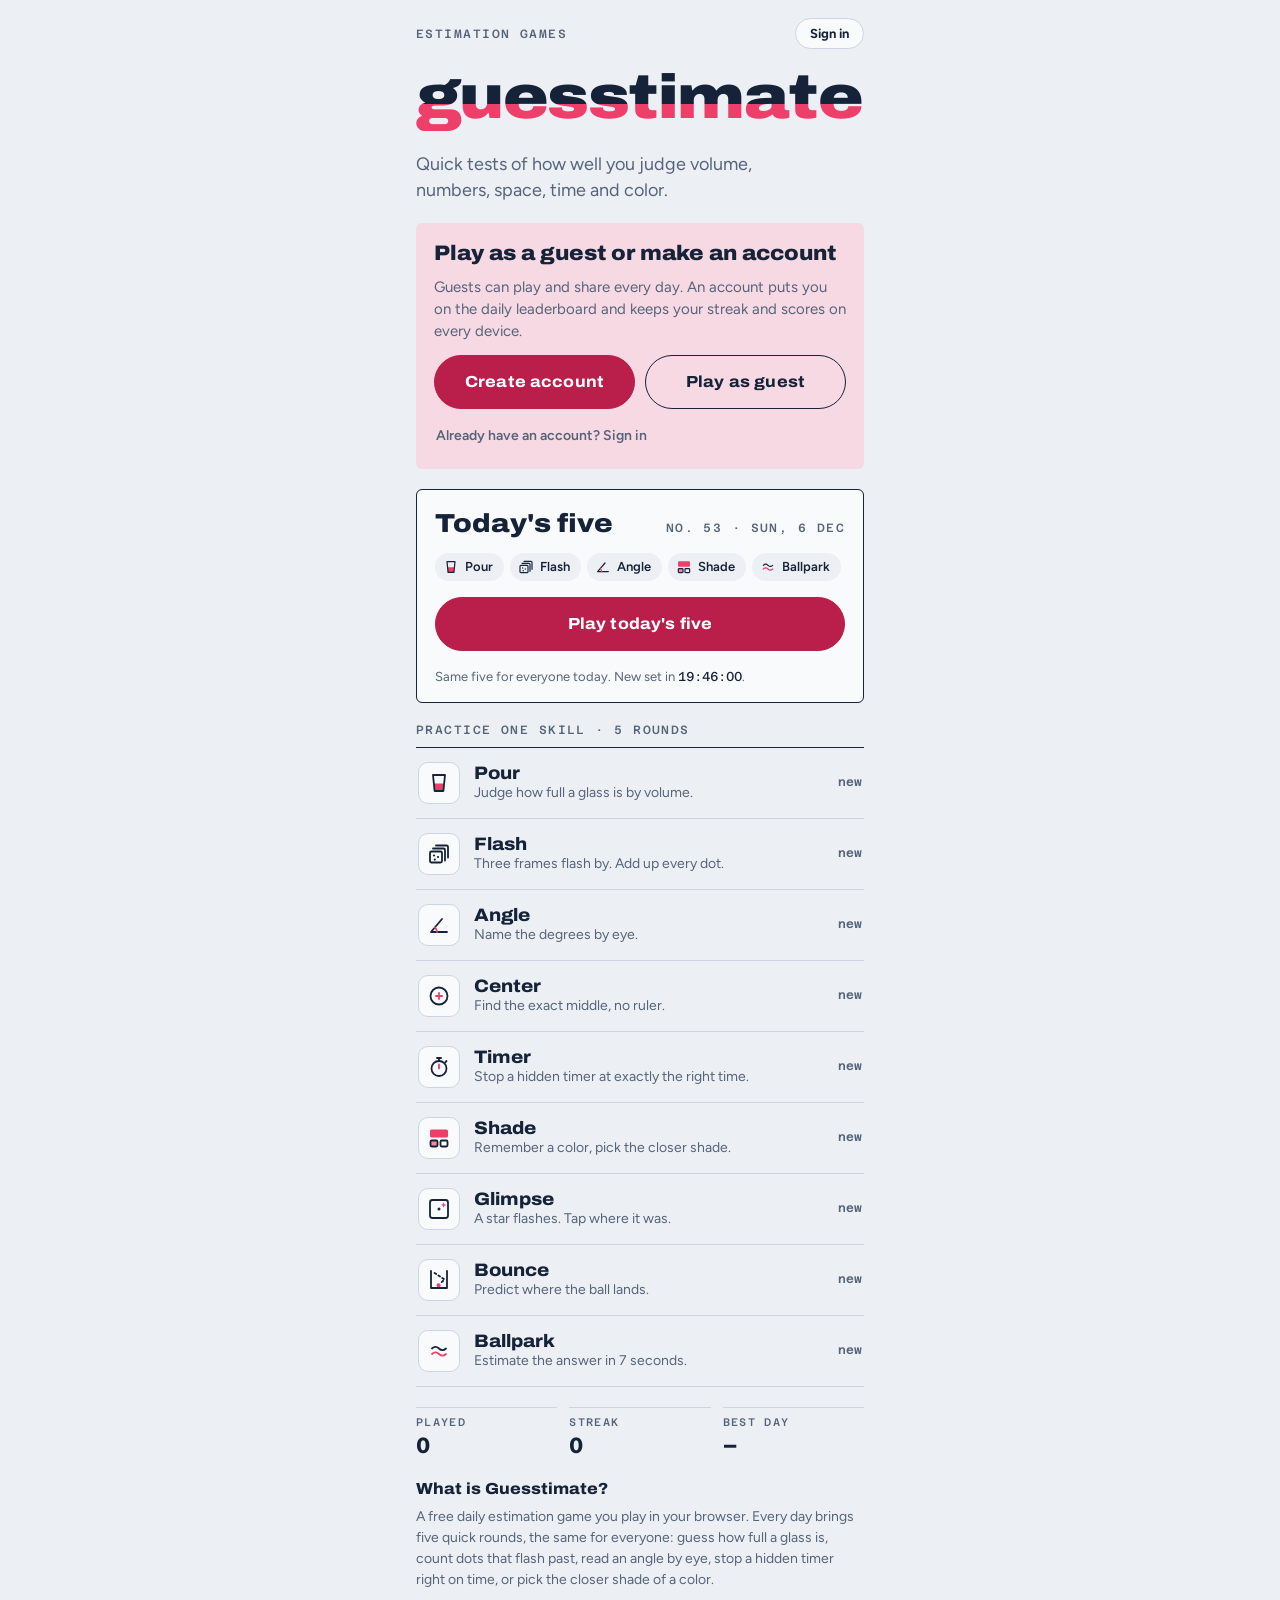
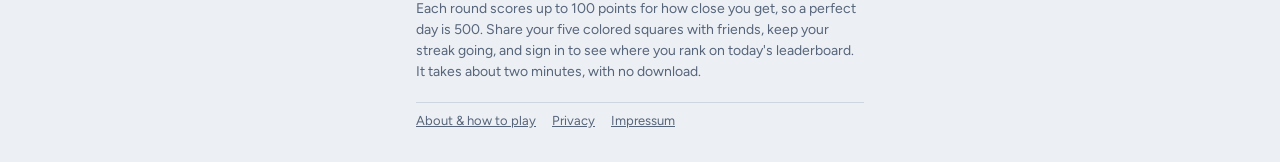
==== commit e1efbbc6: "Google sign-in shows playguesstimate.com and the account picker; pink back buttons; admin delete - C" ====
--- a/index.html
+++ b/index.html
@@ -143,6 +143,14 @@
   color: var(--ink-2); font: 600 14px/1 var(--font-body); cursor: pointer;
 }
 
+.ghost.back {
+  display: inline-flex; align-items: center; gap: 6px; align-self: flex-start;
+  min-height: 40px; padding: 0 16px 0 12px; border-radius: 999px;
+  background: color-mix(in srgb, var(--liquid) 14%, transparent); color: var(--liquid-deep);
+  font: 700 15px/1 var(--font-body);
+}
+.ghost.back:hover { background: color-mix(in srgb, var(--liquid) 22%, transparent); }
+
 /* Home */
 .brandbar { display: flex; justify-content: space-between; align-items: baseline; gap: 12px; }
 @property --lvl { syntax: "<percentage>"; inherits: false; initial-value: 44%; }
@@ -502,7 +510,7 @@
   <!-- PLAY -->
   <section id="play" class="screen" hidden>
     <div class="playbar">
-      <button class="ghost" id="quitBtn" type="button">← Home</button>
+      <button class="ghost back" id="quitBtn" type="button">← Home</button>
       <div class="pips" id="pips" aria-hidden="true"></div>
       <div class="tally">Score<b id="tally">0</b></div>
     </div>
@@ -573,13 +581,13 @@
     <div class="btn-row">
       <button class="btn primary" id="againBtn" type="button"></button>
     </div>
-    <button class="ghost" id="resHome" type="button">← Home</button>
+    <button class="ghost back" id="resHome" type="button">← Home</button>
     <p class="fine" id="resNext" hidden>Next daily five in <span class="nextIn">--:--:--</span>.</p>
   </section>
 
   <!-- ACCOUNT -->
   <section id="account" class="screen" hidden>
-    <div class="playbar"><button class="ghost" id="acctBack" type="button">← Back</button></div>
+    <div class="playbar"><button class="ghost back" id="acctBack" type="button">← Back</button></div>
 
     <div class="acct-pane" id="acctOut">
       <h2 class="acct-title" id="acctTitle">Create an account</h2>
@@ -2077,6 +2085,49 @@
 let recoveryLink = /type=recovery/.test(location.hash);
 // Coming back from "Continue with Google": the sign-in details arrive in the address.
 let oauthReturn = /access_token=/.test(location.hash) && !recoveryLink;
+// Google sign-in goes straight to Google and comes back to this site with an ID token, so
+// Google's screen names playguesstimate.com rather than the database's address.
+let googleReturn = null;
+(function readGoogleReturn() {
+  const h = new URLSearchParams(location.hash.replace(/^#/, ""));
+  const state = h.get("state");
+  if (!state) return;
+  let saved = null;
+  try { saved = JSON.parse(sessionStorage.getItem("gst.google") || "null"); sessionStorage.removeItem("gst.google"); } catch (_) {}
+  if (!saved || saved.state !== state) return;
+  googleReturn = { token: h.get("id_token"), error: h.get("error"), nonce: saved.nonce, back: saved.back };
+  oauthReturn = !!googleReturn.token;
+  try { history.replaceState(null, "", location.pathname + location.search); } catch (_) {}
+})();
+function randomString() {
+  const a = new Uint8Array(24); crypto.getRandomValues(a);
+  return Array.from(a, (b) => b.toString(16).padStart(2, "0")).join("");
+}
+async function sha256hex(t) {
+  const d = await crypto.subtle.digest("SHA-256", new TextEncoder().encode(t));
+  return Array.from(new Uint8Array(d), (b) => b.toString(16).padStart(2, "0")).join("");
+}
+async function startGoogle() {
+  const nonce = randomString(), state = randomString();
+  const back = acctReturn === "results" && boardFor && boardFor.kind === "daily" ? "daily" : "";
+  try { sessionStorage.setItem("gst.google", JSON.stringify({ state, nonce, back })); } catch (_) { return false; }
+  const q = new URLSearchParams({
+    client_id: BOARD.google, redirect_uri: location.origin + location.pathname,
+    response_type: "id_token", scope: "openid email profile",
+    nonce: await sha256hex(nonce), state, prompt: "select_account"
+  });
+  location.assign("https://accounts.google.com/o/oauth2/v2/auth?" + q.toString());
+  return true;
+}
+async function finishGoogle(c) {
+  const g = googleReturn; googleReturn = null;
+  if (!g) return;
+  if (!g.token) { if (g.error && g.error !== "access_denied") { openAccount("signin"); say("#authMsg", "Google sign-in didn't work. Try again.", true); } return; }
+  pendingBack = g.back;
+  const { error } = await c.auth.signInWithIdToken({ provider: "google", token: g.token, nonce: g.nonce });
+  if (error) { oauthReturn = false; pendingBack = ""; openAccount("signin"); say("#authMsg", authError(error), true); }
+}
+let pendingBack = "";
 const sbLoaded = new Promise((res) => {
   if (window.supabase) return res(true);
   const s = document.getElementById("sbjs");
@@ -2116,6 +2167,7 @@
   renderAccountBits();
   early.forEach(([ev, s]) => setTimeout(() => onAuth(ev, s), 0));
   early = [];
+  finishGoogle(c);
   fetch(BOARD.url.replace(/\/+$/, "") + "/auth/v1/settings", { headers: { apikey: BOARD.key } })
     .then((r) => r.json())
     .then((s) => { GOOGLE = !!(s && s.external && s.external.google); renderAuthForm(); })
@@ -2144,6 +2196,10 @@
   await loadMe(session);
   if (oauthReturn) {
     oauthReturn = false;
+    // Started from the results screen: go back there, which posts today's score.
+    const back = pendingBack; pendingBack = "";
+    const done = back === "daily" ? store.get("daily." + todayKey(), null) : null;
+    if (done) { renderResults(done, false); if (ME && ME.username) return; }
     // A new Google account has no leaderboard name yet, so ask for one right away.
     if (ME && !ME.username) { authMode = "create"; openAccount(); say("#meMsg", "Welcome! Choose the name other players will see on the leaderboard."); $("#newName").focus(); return; }
   }
@@ -2272,9 +2328,10 @@
   say("#authMsg", error ? authError(error) : "If that email has an account, a reset link is on its way.", !!error);
 });
 $("#googleBtn").addEventListener("click", async () => {
+  if (BOARD.google && window.crypto && crypto.subtle && (await startGoogle())) return;
   const c = await sb();
   if (!c) return;
-  const { error } = await c.auth.signInWithOAuth({ provider: "google", options: { redirectTo: HERE } });
+  const { error } = await c.auth.signInWithOAuth({ provider: "google", options: { redirectTo: HERE, queryParams: { prompt: "select_account" } } });
   if (error) say("#authMsg", authError(error), true);
 });
 $("#signOutBtn").addEventListener("click", async () => {
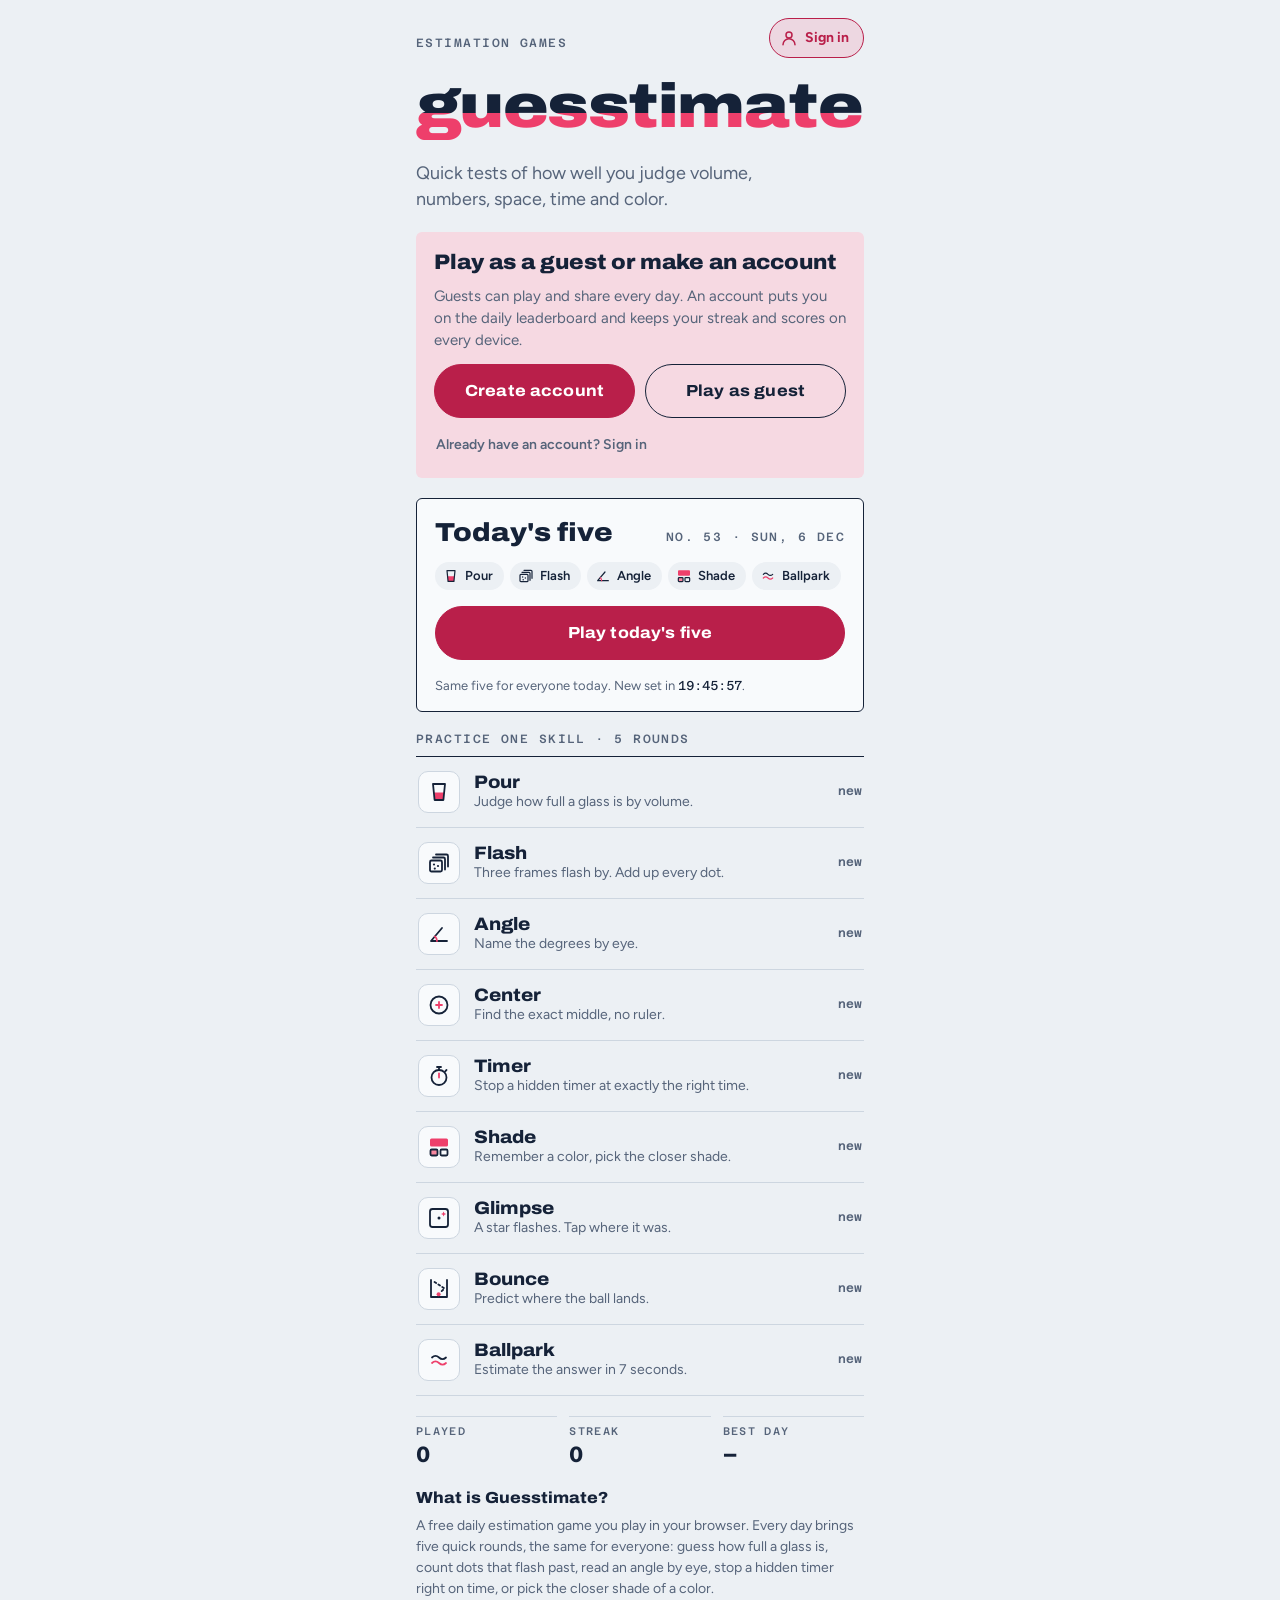
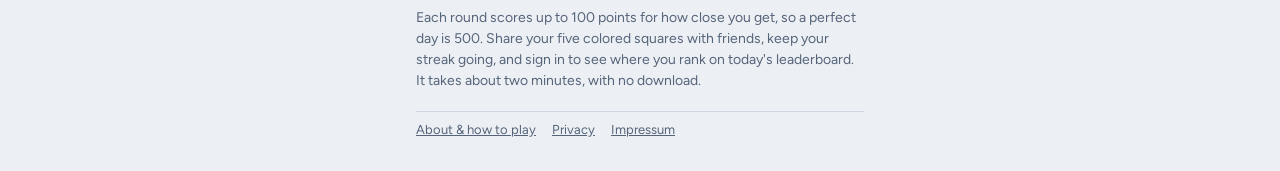
==== commit 606f7279: "News pop-up after saving a name; pink account button with settings icon The pop-up shares the board " ====
--- a/index.html
+++ b/index.html
@@ -404,11 +404,28 @@
 
 /* Accounts */
 .acct {
-  appearance: none; max-width: 55%; padding: 8px 14px;
-  border: 1.5px solid var(--rule); border-radius: 999px; background: var(--panel); color: var(--ink);
-  font: 700 13px/1 var(--font-body); cursor: pointer;
-  overflow: hidden; text-overflow: ellipsis; white-space: nowrap;
-}
+  appearance: none; max-width: 60%; display: inline-flex; align-items: center; gap: 7px;
+  min-height: 40px; padding: 0 14px 0 10px;
+  border: 1.5px solid var(--liquid-deep); border-radius: 999px;
+  background: color-mix(in srgb, var(--liquid) 14%, transparent); color: var(--liquid-deep);
+  font: 700 14px/1 var(--font-body); cursor: pointer;
+}
+.acct svg { flex: none; width: 18px; height: 18px; }
+.acct span { overflow: hidden; text-overflow: ellipsis; white-space: nowrap; min-width: 0; }
+.acct:hover { background: color-mix(in srgb, var(--liquid) 24%, transparent); }
+.sheet { position: fixed; inset: 0; z-index: 50; display: flex; align-items: flex-end; justify-content: center; padding: 16px; background: rgb(8 12 22 / 0.55); }
+.sheet[hidden] { display: none; }
+.sheet-card {
+  width: 100%; max-width: 440px; display: flex; flex-direction: column; gap: 12px;
+  padding: 22px 20px calc(20px + env(safe-area-inset-bottom)); border-radius: 16px;
+  background: var(--paper); border: 1.5px solid var(--rule); box-shadow: 0 12px 40px rgb(0 0 0 / 0.3);
+  animation: sheetIn 0.22s cubic-bezier(0.2, 0.7, 0.2, 1) both;
+}
+.sheet-card h2 { font: 850 22px/1.15 var(--font-display); font-stretch: 108%; text-wrap: balance; }
+.sheet-card p { font-size: 15px; line-height: 1.45; color: var(--ink-2); }
+.sheet-card .btn-row { flex-wrap: wrap; }
+@keyframes sheetIn { from { transform: translateY(24px); opacity: 0; } }
+@media (min-width: 600px) { .sheet { align-items: center; } }
 .welcome { display: flex; flex-direction: column; gap: 12px; padding: 18px; border-radius: 6px; background: var(--me-bg); }
 .welcome h2 { font: 850 21px/1.15 var(--font-display); font-stretch: 108%; text-wrap: balance; }
 .welcome p { color: var(--ink-2); font-size: 15px; line-height: 1.45; }
@@ -459,7 +476,7 @@
     <div class="brandbar">
       <span class="eyebrow">Estimation games</span>
       <span class="eyebrow" id="gameCount">9 games · 2 min</span>
-      <button class="acct" id="acctBtn" type="button" hidden>Sign in</button>
+      <button class="acct" id="acctBtn" type="button" hidden aria-label="Sign in"><span>Sign in</span></button>
     </div>
     <h1 class="wordmark">guesstimate<span class="vh">: the daily estimation game</span></h1>
     <p class="tagline">Quick tests of how well you judge volume, numbers, space, time and color.</p>
@@ -663,6 +680,16 @@
       <p class="board-msg" id="resetMsg" aria-live="polite"></p>
     </div>
   </section>
+</div>
+<div class="sheet" id="newsSheet" hidden>
+  <div class="sheet-card" role="dialog" aria-modal="true" aria-labelledby="newsSheetHead">
+    <h2 id="newsSheetHead">Get notified when new games come out?</h2>
+    <p>One email when there's something new. Unsubscribe any time.</p>
+    <div class="btn-row">
+      <button class="btn primary" id="sheetYes" type="button">Notify me</button>
+      <button class="btn" id="sheetNo" type="button">No thanks</button>
+    </div>
+  </div>
 </div>
 
 <script>
@@ -2042,14 +2069,21 @@
 /* Ask signed-in players about news emails after they land on the board.
    At most twice per account on this device, at least 14 days apart, and never once they've said yes. */
 function newsAskKey() { return "newsAsk." + ((ME && ME.email) || ""); }
+// May we ask now? Counts the ask when it says yes. Shared by the board prompt and the pop-up.
+function takeNewsAsk() {
+  if (!ME || ME.news || !AUTH_READY) return false;
+  const a = store.get(newsAskKey(), { n: 0, at: 0, day: "" });
+  if (a.n >= 2 || a.done || (a.at && Date.now() - a.at < 14 * 864e5)) return false;
+  store.set(newsAskKey(), { n: a.n + 1, at: Date.now(), day: todayKey() });
+  return true;
+}
 function maybeAskNews() {
   const box = $("#newsAsk");
   box.hidden = true;
   if (!ME || ME.news || !AUTH_READY) return;
   const a = store.get(newsAskKey(), { n: 0, at: 0, day: "" });
   if (a.day === todayKey()) { box.hidden = false; return; }   // keep showing on the same day it was shown
-  if (a.n >= 2 || a.done || (a.at && Date.now() - a.at < 14 * 864e5)) return;
-  store.set(newsAskKey(), { n: a.n + 1, at: Date.now(), day: todayKey() });
+  if (!takeNewsAsk()) return;
   $("#newsAskBtns").hidden = false;
   box.querySelector("p").innerHTML = "<b>Want a heads-up when new games come out?</b> One email when there's something new. Unsubscribe any time.";
   box.hidden = false;
@@ -2066,6 +2100,27 @@
     p.textContent = "That didn't save. Try again in a minute.";
   }
 });
+function openNewsSheet() {
+  $("#newsSheet").hidden = false;
+  $("#sheetYes").focus();
+}
+function closeNewsSheet() {
+  $("#newsSheet").hidden = true;
+  const a = store.get(newsAskKey(), null);
+  if (a) { a.day = ""; store.set(newsAskKey(), a); }
+}
+$("#sheetYes").addEventListener("click", async () => {
+  try {
+    await rpc("set_news", { p_on: true });
+    if (ME) ME.news = true;
+    $("#meNews").checked = true;
+    say("#meMsg", "Done! We'll email you when new games come out.");
+  } catch (_) { say("#meMsg", "That didn't save. Try the checkbox below in a minute.", true); }
+  closeNewsSheet();
+});
+$("#sheetNo").addEventListener("click", closeNewsSheet);
+$("#newsSheet").addEventListener("click", (e) => { if (e.target === e.currentTarget) closeNewsSheet(); });
+document.addEventListener("keydown", (e) => { if (e.key === "Escape" && !$("#newsSheet").hidden) closeNewsSheet(); });
 $("#newsNo").addEventListener("click", () => {
   const a = store.get(newsAskKey(), { n: 1, at: Date.now() });
   a.day = ""; store.set(newsAskKey(), a);
@@ -2234,7 +2289,16 @@
 function renderAccountBits() {
   $("#acctBtn").hidden = !AUTH_READY;
   $("#gameCount").hidden = AUTH_READY;
-  if (AUTH_READY) $("#acctBtn").textContent = ME ? (ME.username || "Your account") : "Sign in";
+  if (AUTH_READY) {
+    const b = $("#acctBtn"), label = ME ? (ME.username || "Your account") : "Sign in";
+    // A person icon when signed out, a gear when signed in, so the name reads as "your account settings".
+    const icon = ME
+      ? '<svg viewBox="0 0 24 24" fill="none" stroke="currentColor" stroke-width="2" stroke-linecap="round" stroke-linejoin="round" aria-hidden="true"><circle cx="12" cy="12" r="3"/><path d="M19.4 15a1.7 1.7 0 0 0 .3 1.8l.1.1a2 2 0 1 1-2.8 2.8l-.1-.1a1.7 1.7 0 0 0-1.8-.3 1.7 1.7 0 0 0-1 1.5V21a2 2 0 1 1-4 0v-.1a1.7 1.7 0 0 0-1.1-1.5 1.7 1.7 0 0 0-1.8.3l-.1.1a2 2 0 1 1-2.8-2.8l.1-.1a1.7 1.7 0 0 0 .3-1.8 1.7 1.7 0 0 0-1.5-1H3a2 2 0 1 1 0-4h.1a1.7 1.7 0 0 0 1.5-1.1 1.7 1.7 0 0 0-.3-1.8l-.1-.1a2 2 0 1 1 2.8-2.8l.1.1a1.7 1.7 0 0 0 1.8.3H9a1.7 1.7 0 0 0 1-1.5V3a2 2 0 1 1 4 0v.1a1.7 1.7 0 0 0 1 1.5 1.7 1.7 0 0 0 1.8-.3l.1-.1a2 2 0 1 1 2.8 2.8l-.1.1a1.7 1.7 0 0 0-.3 1.8V9a1.7 1.7 0 0 0 1.5 1H21a2 2 0 1 1 0 4h-.1a1.7 1.7 0 0 0-1.5 1z"/></svg>'
+      : '<svg viewBox="0 0 24 24" fill="none" stroke="currentColor" stroke-width="2" stroke-linecap="round" stroke-linejoin="round" aria-hidden="true"><circle cx="12" cy="8" r="4"/><path d="M4 21a8 8 0 0 1 16 0"/></svg>';
+    b.innerHTML = icon + "<span></span>";
+    b.querySelector("span").textContent = label;
+    b.setAttribute("aria-label", ME ? `Account settings for ${label}` : "Sign in");
+  }
   $("#welcome").hidden = !AUTH_READY || !!ME || store.get("guestChosen", false);
 }
 function openAccount(mode) {
@@ -2379,6 +2443,7 @@
     ME.username = v;
     renderMe(); renderAccountBits();
     say("#meMsg", "Saved. Your scores now show this name.");
+    if (takeNewsAsk()) setTimeout(openNewsSheet, 350);
   } catch (err) { say("#meMsg", err.message, true); }
 });
 $("#meNews").addEventListener("change", async (e) => {
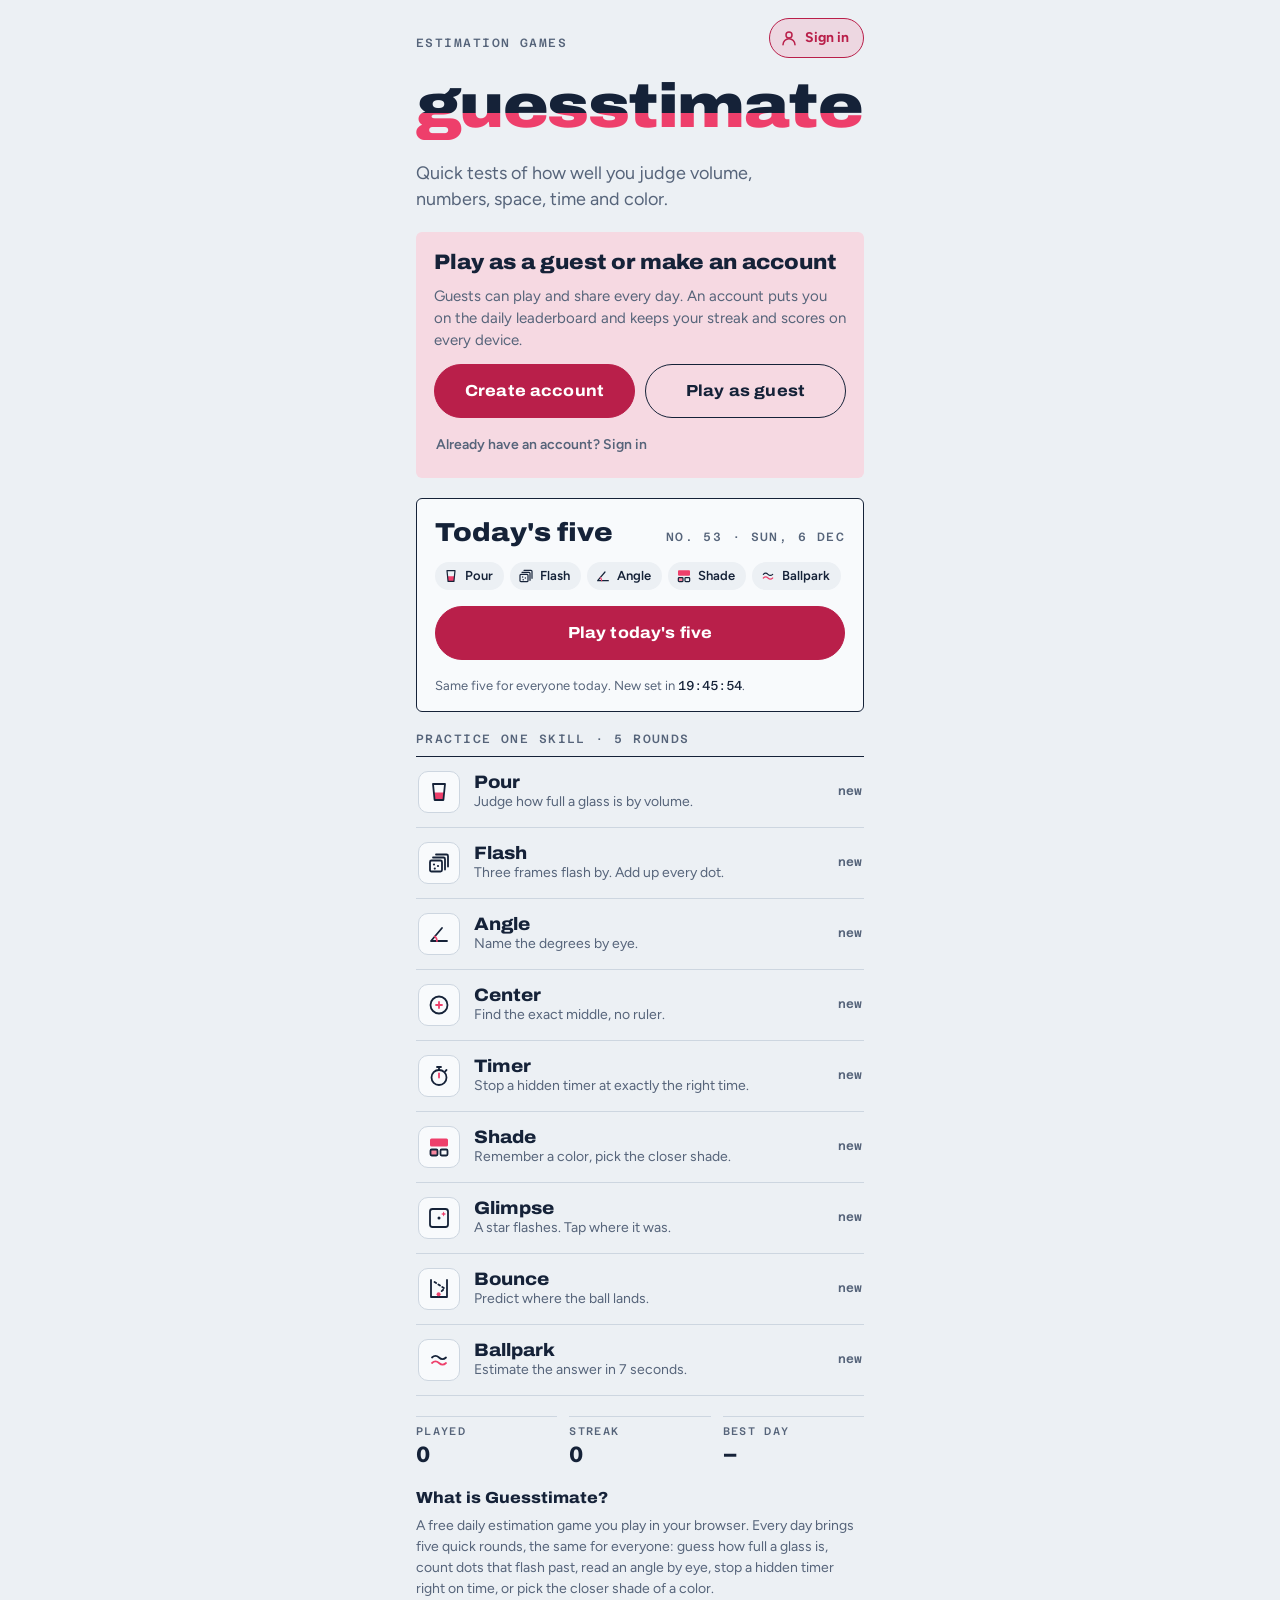
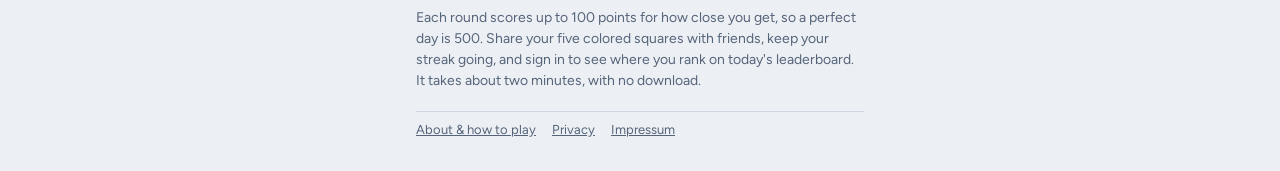
==== commit 69ac6f3e: "Review fixes: real 404 page, 16+ note at sign-up, hide welcome card after a guest run, privacy wordi" ====
--- a/index.html
+++ b/index.html
@@ -625,6 +625,7 @@
           <label for="aPass">Password</label>
           <input id="aPass" type="password" autocomplete="new-password" minlength="6">
         </div>
+        <p class="acct-note" id="fAge">Accounts are for players aged 16 and over. By creating one you confirm you're at least 16.</p>
         <label class="check" id="fNews"><input id="aNews" type="checkbox"> <span>Get notified when new games come out. Unsubscribe any time.</span></label>
         <button class="btn primary" id="authSubmit" type="submit">Create account</button>
         <button class="ghost" id="forgotBtn" type="button" hidden>Forgot your password?</button>
@@ -1825,6 +1826,8 @@
 }
 function finishRun() {
   cur = null;
+  // Someone who finished a run without an account has chosen to play as a guest; stop showing the welcome card.
+  if (!ME) store.set("guestChosen", true);
   const total = run.results.reduce((a, r) => a + r.pts, 0);
   const o = { kind: run.kind, mode: run.mode, key: run.key, day: run.day, results: run.results, total };
   let newBest = false;
@@ -2324,6 +2327,7 @@
   $("#tabSignIn").setAttribute("aria-selected", String(!create));
   $("#fName").hidden = !create;
   $("#fNews").hidden = !create;
+  $("#fAge").hidden = !create;
   $("#aPass").setAttribute("autocomplete", create ? "new-password" : "current-password");
   $("#authSubmit").textContent = create ? "Create account" : "Sign in";
   $("#forgotBtn").hidden = create;
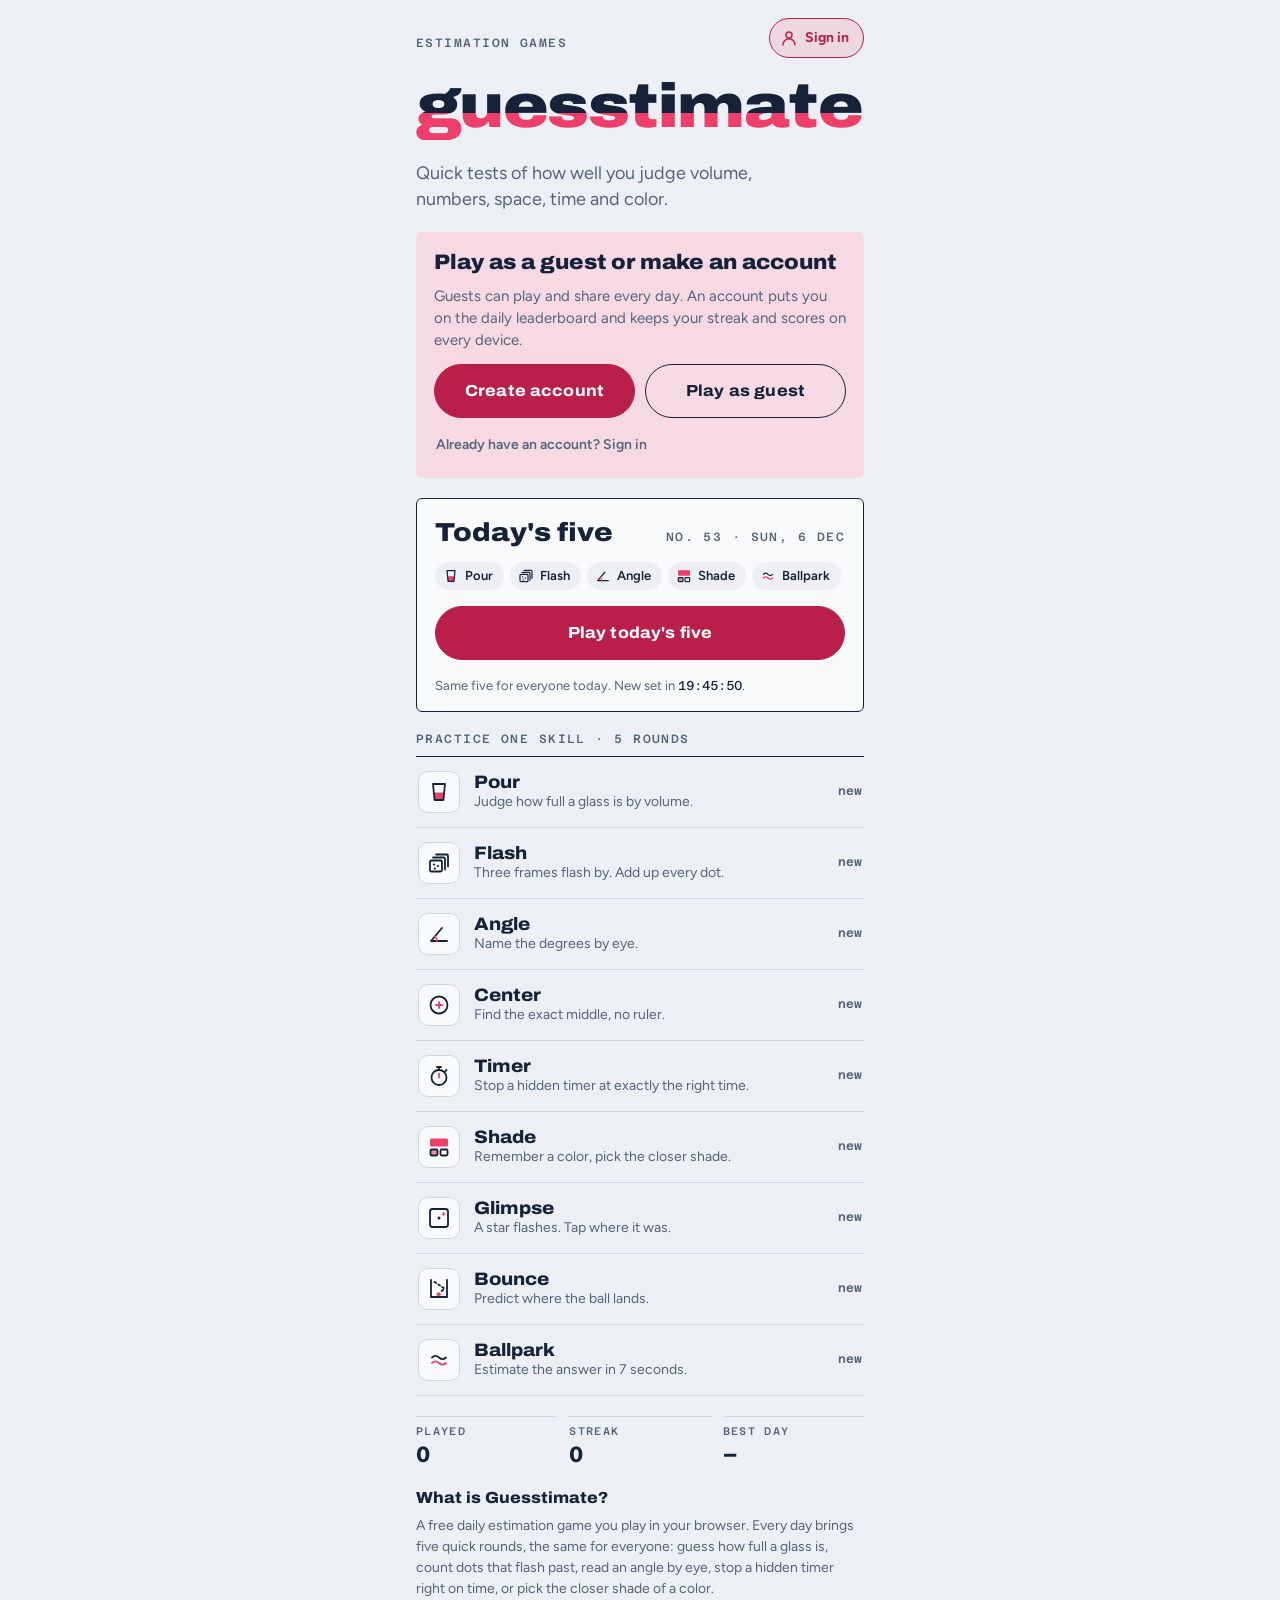
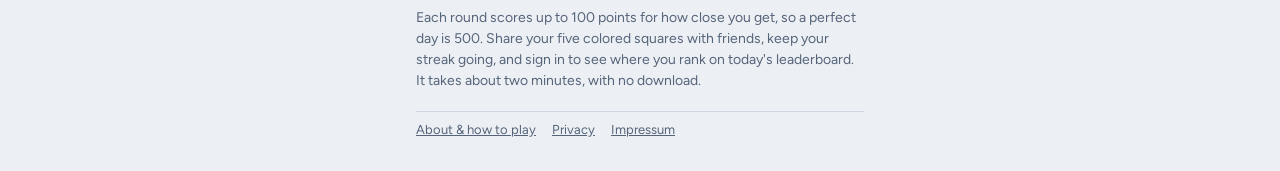
==== commit 90884272: "Richer link previews: clearer title and description, X tags, About and Privacy previews Co-Authored-" ====
--- a/index.html
+++ b/index.html
@@ -7,15 +7,25 @@
 <meta name="description" content="How good is your eye? Five quick estimation games every day: guess how full a glass is, count flashed dots, read angles, match colors and more. Free, two minutes, same puzzles for everyone.">
 <meta name="theme-color" content="#ECF0F4" media="(prefers-color-scheme: light)">
 <meta name="theme-color" content="#0D1524" media="(prefers-color-scheme: dark)">
-<meta property="og:title" content="Guesstimate">
-<meta property="og:description" content="How good is your eye? Five quick estimation games, new every day.">
+<meta property="og:site_name" content="Guesstimate">
+<meta property="og:title" content="Guesstimate · How good is your eye?">
+<meta property="og:description" content="A free daily estimation game. Five quick rounds, about 2 minutes: guess how full a glass is, count flashing dots, stop a hidden timer. Same puzzles for everyone.">
 <meta property="og:type" content="website">
+<meta property="og:locale" content="en_US">
 <meta property="og:url" content="https://playguesstimate.com/">
 <meta property="og:image" content="https://playguesstimate.com/og-image.png">
+<meta property="og:image:secure_url" content="https://playguesstimate.com/og-image.png">
+<meta property="og:image:type" content="image/png">
 <meta property="og:image:width" content="1200">
 <meta property="og:image:height" content="630">
 <meta property="og:image:alt" content="Guesstimate: How good is your eye? A glass with a 38% guess.">
 <meta name="twitter:card" content="summary_large_image">
+<meta name="twitter:title" content="Guesstimate · How good is your eye?">
+<meta name="twitter:description" content="A free daily estimation game. Five quick rounds, about 2 minutes. Same puzzles for everyone.">
+<meta name="twitter:image" content="https://playguesstimate.com/og-image.png">
+<meta name="twitter:image:alt" content="Guesstimate: How good is your eye? A glass with a 38% guess.">
+<meta name="theme-color" content="#0D1524" media="(prefers-color-scheme: dark)">
+<meta name="theme-color" content="#ECF0F4" media="(prefers-color-scheme: light)">
 <link rel="canonical" href="https://playguesstimate.com/">
 <script type="application/ld+json">[{"@context": "https://schema.org", "@type": "WebSite", "name": "Guesstimate", "alternateName": ["playguesstimate", "Guesstimate game"], "url": "https://playguesstimate.com/"}, {"@context": "https://schema.org", "@type": "WebApplication", "name": "Guesstimate", "url": "https://playguesstimate.com/", "description": "A free daily estimation game: five quick rounds testing how well you judge volume, numbers, angles, time and color.", "applicationCategory": "GameApplication", "operatingSystem": "Any", "inLanguage": "en", "isAccessibleForFree": true, "offers": {"@type": "Offer", "price": "0", "priceCurrency": "EUR"}, "image": "https://playguesstimate.com/og-image.png"}]</script>
 <link rel="icon" href="/favicon.ico" sizes="48x48">
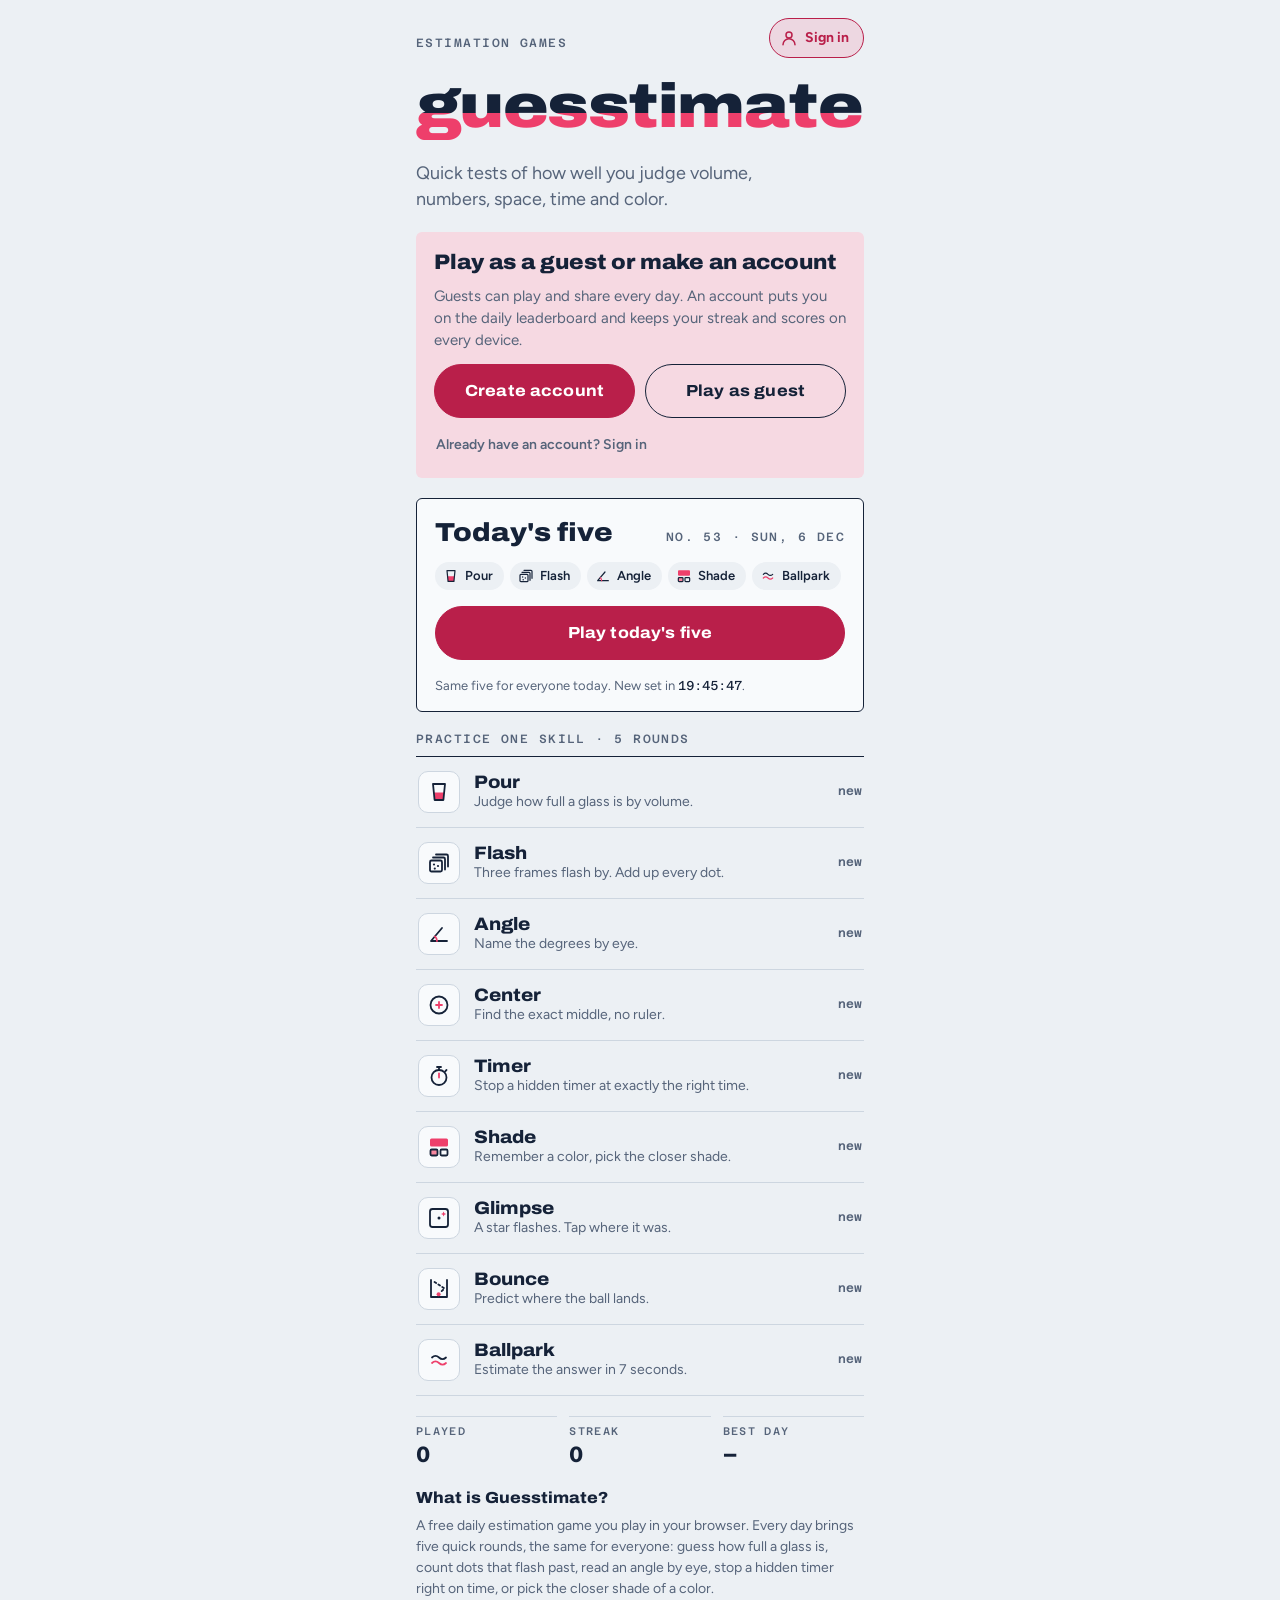
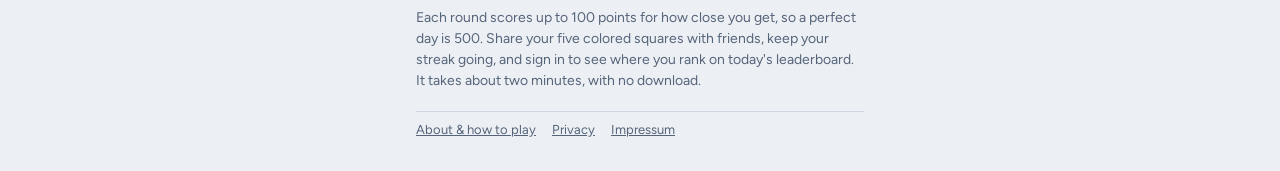
==== commit 4921cbaa: "Shorter link-preview description; shared scores end with a full https link Co-Authored-By: Claude Op" ====
--- a/index.html
+++ b/index.html
@@ -9,7 +9,7 @@
 <meta name="theme-color" content="#0D1524" media="(prefers-color-scheme: dark)">
 <meta property="og:site_name" content="Guesstimate">
 <meta property="og:title" content="Guesstimate · How good is your eye?">
-<meta property="og:description" content="A free daily estimation game. Five quick rounds, about 2 minutes: guess how full a glass is, count flashing dots, stop a hidden timer. Same puzzles for everyone.">
+<meta property="og:description" content="Five quick estimation games, new every day. Free, 2 minutes.">
 <meta property="og:type" content="website">
 <meta property="og:locale" content="en_US">
 <meta property="og:url" content="https://playguesstimate.com/">
@@ -21,7 +21,7 @@
 <meta property="og:image:alt" content="Guesstimate: How good is your eye? A glass with a 38% guess.">
 <meta name="twitter:card" content="summary_large_image">
 <meta name="twitter:title" content="Guesstimate · How good is your eye?">
-<meta name="twitter:description" content="A free daily estimation game. Five quick rounds, about 2 minutes. Same puzzles for everyone.">
+<meta name="twitter:description" content="Five quick estimation games, new every day. Free, 2 minutes.">
 <meta name="twitter:image" content="https://playguesstimate.com/og-image.png">
 <meta name="twitter:image:alt" content="Guesstimate: How good is your eye? A glass with a 38% guess.">
 <meta name="theme-color" content="#0D1524" media="(prefers-color-scheme: dark)">
@@ -1830,9 +1830,9 @@
   const sq = o.results.map((r) => (r.pts >= 80 ? "🟩" : r.pts >= 50 ? "🟨" : "🟥")).join("");
   if (o.kind === "daily") {
     const b = store.get("board." + o.key, null), place = b && b.rank ? ` · #${b.rank} of ${b.players}` : "";
-    return `Guesstimate No. ${o.day} · ${o.total}/500${place}\n${sq}\n${o.results.map((r) => `${MODES[r.mode].name} ${r.pts}`).join(" · ")}\nplayguesstimate.com`;
-  }
-  return `Guesstimate practice · ${MODES[o.mode].name} · ${o.total}/500\n${sq}\n${o.results.map((r) => r.pts).join(" · ")}\nplayguesstimate.com`;
+    return `Guesstimate No. ${o.day} · ${o.total}/500${place}\n${sq}\n${o.results.map((r) => `${MODES[r.mode].name} ${r.pts}`).join(" · ")}\nhttps://playguesstimate.com`;
+  }
+  return `Guesstimate practice · ${MODES[o.mode].name} · ${o.total}/500\n${sq}\n${o.results.map((r) => r.pts).join(" · ")}\nhttps://playguesstimate.com`;
 }
 function finishRun() {
   cur = null;
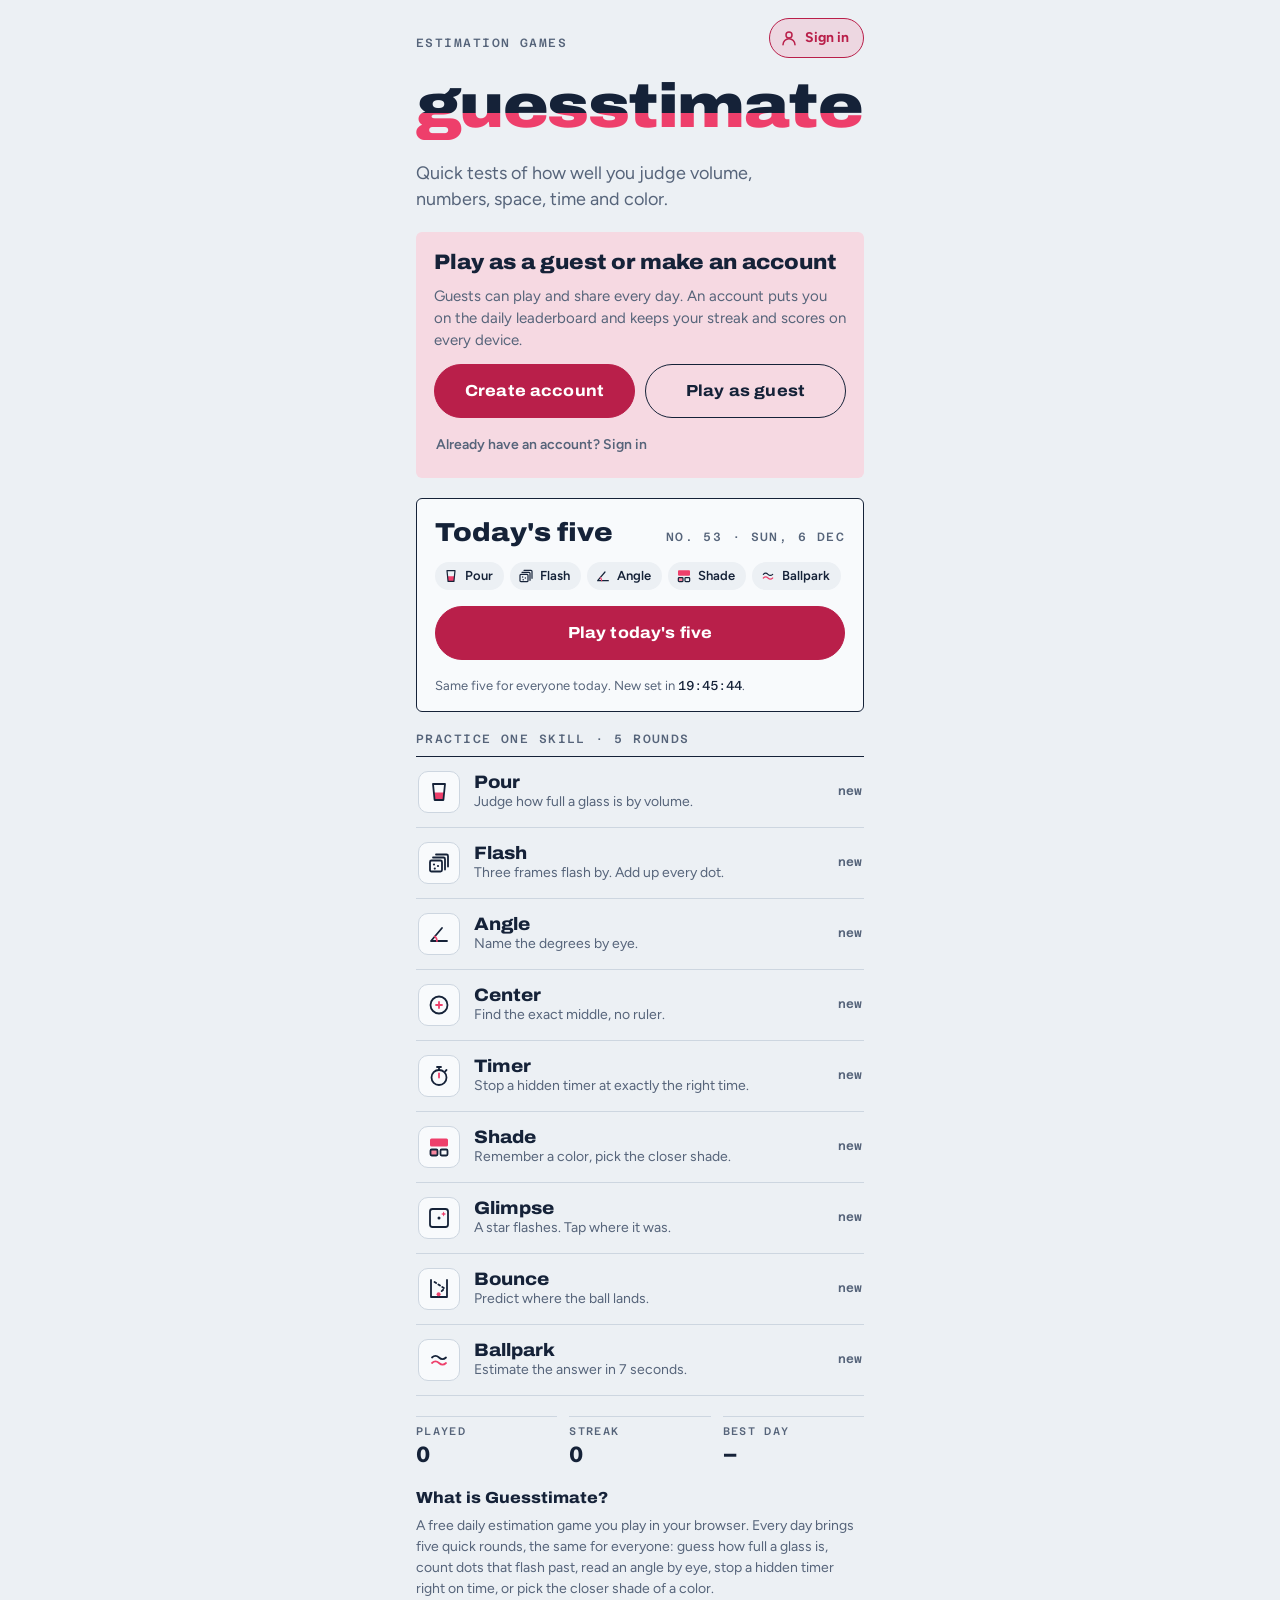
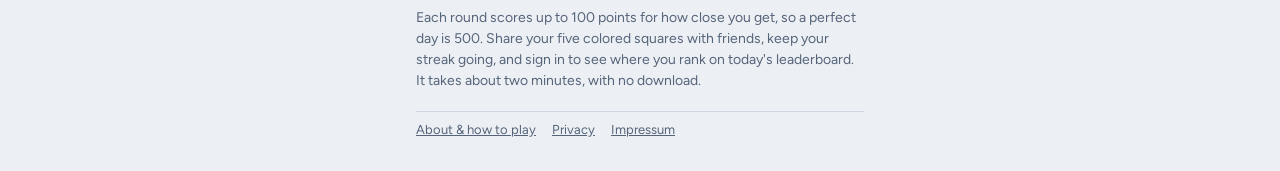
==== commit b05e7640: "Share a picture of the result Results draw a 1080x1350 card (logo, day, score, verdict, five rounds " ====
--- a/index.html
+++ b/index.html
@@ -601,6 +601,7 @@
       <pre id="shareText"></pre>
       <div class="btn-row">
         <button class="btn" id="shareBtn" type="button" hidden>Share</button>
+        <button class="btn" id="saveImgBtn" type="button" hidden>Save image</button>
         <button class="btn" id="copyBtn" type="button">Copy result</button>
       </div>
       <p class="copy-note" id="copyNote" role="status"></p>
@@ -1834,6 +1835,99 @@
   }
   return `Guesstimate practice · ${MODES[o.mode].name} · ${o.total}/500\n${sq}\n${o.results.map((r) => r.pts).join(" · ")}\nhttps://playguesstimate.com`;
 }
+/* ---------- share picture ----------
+   A 1080 x 1350 picture of the result (fits WhatsApp, Instagram feed and Stories). It's drawn as
+   soon as the results show, so tapping Share can hand it straight to the phone's share sheet. */
+const CARD = { paper: "#ECF0F4", grid: "#E2E8EE", panel: "#F8FAFC", ink: "#152238", ink2: "#56647A", rule: "#CDD6E0",
+  pink: "#EE3F6B", deep: "#B91F4A", good: "#14845A", mid: "#B07A0A", off: "#7B879A", track: "#DCE3EA" };
+let shareFile = null, shareSeq = 0;
+function cardIcon(svg) {
+  return new Promise((res) => {
+    const img = new Image();
+    img.onload = () => res(img); img.onerror = () => res(null);
+    const s = svg.replace(/currentColor/g, CARD.ink).replace(/var\(--liquid\)/g, CARD.pink).replace("<svg ", '<svg xmlns="http://www.w3.org/2000/svg" width="96" height="96" ');
+    img.src = "data:image/svg+xml;charset=utf-8," + encodeURIComponent(s);
+  });
+}
+function cardWordmark(g, x, y, size) {
+  g.font = `900 ${size}px Archivo, sans-serif`;
+  g.textBaseline = "alphabetic"; g.textAlign = "left";
+  const w = g.measureText("guesstimate").width;
+  g.fillStyle = CARD.ink; g.fillText("guesstimate", x, y);
+  g.save(); g.beginPath(); g.rect(x - 4, y - size * 0.3, w + 8, size); g.clip();
+  g.fillStyle = CARD.pink; g.fillText("guesstimate", x, y); g.restore();
+}
+async function buildShareCard(o) {
+  const seq = ++shareSeq;
+  shareFile = null; updateShareButtons();
+  try { await Promise.all(["900 100px Archivo", "800 40px Archivo", "500 30px Figtree", "700 30px Figtree", "600 30px 'Azeret Mono'"].map((f) => document.fonts.load(f))); } catch (_) {}
+  const W = 1080, H = 1350, P = 84;
+  const c = document.createElement("canvas"); c.width = W; c.height = H;
+  const g = c.getContext("2d");
+  g.fillStyle = CARD.paper; g.fillRect(0, 0, W, H);
+  g.strokeStyle = CARD.grid; g.lineWidth = 2;
+  for (let v = 54; v < Math.max(W, H); v += 54) { g.beginPath(); g.moveTo(v, 0); g.lineTo(v, H); g.moveTo(0, v); g.lineTo(W, v); g.stroke(); }
+
+  cardWordmark(g, P, 150, 88);
+  const daily = o.kind === "daily";
+  g.font = "600 28px 'Azeret Mono', monospace"; g.fillStyle = CARD.ink2;
+  if ("letterSpacing" in g) g.letterSpacing = "4px";
+  g.fillText((daily ? `DAILY No. ${o.day} · ${prettyDate()}` : `PRACTICE · ${MODES[o.mode].name}`).toUpperCase(), P, 212);
+  if ("letterSpacing" in g) g.letterSpacing = "0px";
+
+  // Score
+  g.font = "900 200px Archivo, sans-serif"; g.fillStyle = CARD.ink;
+  g.fillText(String(o.total), P - 6, 410);
+  const sw = g.measureText(String(o.total)).width;
+  g.font = "700 58px Figtree, sans-serif"; g.fillStyle = CARD.ink2;
+  g.fillText("/500", P + sw + 6, 410);
+  g.font = "800 50px Archivo, sans-serif"; g.fillStyle = CARD.ink;
+  g.fillText(overall(o.total)[0], P, 484);
+
+  // Rounds
+  const icons = await Promise.all(o.results.map((r) => cardIcon(ICONS[r.mode])));
+  const top = 552, rowH = 100, color = { good: CARD.good, mid: CARD.mid, off: CARD.off };
+  g.fillStyle = CARD.ink; g.fillRect(P, top - 14, W - 2 * P, 3);
+  o.results.forEach((r, i) => {
+    const y = top + i * rowH;
+    if (icons[i]) g.drawImage(icons[i], P, y + 14, 54, 54);
+    g.font = "800 42px Archivo, sans-serif"; g.fillStyle = CARD.ink; g.textAlign = "left";
+    g.fillText(daily ? MODES[r.mode].name : `Round ${i + 1}`, P + 80, y + 52);
+    g.font = "600 46px 'Azeret Mono', monospace"; g.textAlign = "right";
+    g.fillText(String(r.pts), W - P, y + 54);
+    g.textAlign = "left";
+    const bx = P + 80, bw = W - 2 * P - 80 - 120, by = y + 74;
+    g.fillStyle = CARD.track; g.beginPath(); g.roundRect(bx, by, bw, 14, 7); g.fill();
+    g.fillStyle = color[tier(r.pts)]; g.beginPath(); g.roundRect(bx, by, Math.max(14, bw * r.pts / 100), 14, 7); g.fill();
+  });
+
+  // Rank, then the invitation
+  const placed = daily ? store.get("board." + o.key, null) : null;
+  if (placed && placed.rank) {
+    g.font = "700 38px Figtree, sans-serif"; g.fillStyle = CARD.ink;
+    g.fillText(`#${placed.rank} of ${placed.players} on today's leaderboard`, P, top + 5 * rowH + 44);
+  }
+  const fy = H - 84 - 140;
+  g.fillStyle = CARD.ink; g.beginPath(); g.roundRect(P, fy, W - 2 * P, 140, 28); g.fill();
+  g.font = "800 44px Archivo, sans-serif"; g.fillStyle = "#FFFFFF"; g.textAlign = "left";
+  g.fillText("How good is your eye?", P + 44, fy + 62);
+  g.font = "600 34px 'Azeret Mono', monospace"; g.fillStyle = "#FF9BB3";
+  g.fillText("Play at playguesstimate.com", P + 44, fy + 110);
+
+  const blob = await new Promise((res) => { try { c.toBlob(res, "image/png"); } catch (_) { res(null); } });
+  if (seq !== shareSeq || !blob) return;
+  shareFile = new File([blob], daily ? `guesstimate-no-${o.day}.png` : `guesstimate-${o.mode}.png`, { type: "image/png" });
+  updateShareButtons();
+}
+function canShareFile() {
+  try { return !!(shareFile && navigator.canShare && navigator.canShare({ files: [shareFile] })); } catch (_) { return false; }
+}
+function updateShareButtons() {
+  const files = canShareFile();
+  $("#shareBtn").hidden = !navigator.share;
+  // Where the share sheet can't take pictures (most computers), offer a download instead.
+  $("#saveImgBtn").hidden = !shareFile || files;
+}
 function finishRun() {
   cur = null;
   // Someone who finished a run without an account has chosen to play as a guest; stop showing the welcome card.
@@ -1877,6 +1971,7 @@
     </li>`).join("");
   $("#shareText").textContent = shareString(o);
   $("#copyNote").textContent = "";
+  buildShareCard(o);
   countUp($("#resTotal"), o.total);
   renderBoard(o);
   const again = $("#againBtn");
@@ -1913,9 +2008,23 @@
 if (navigator.share) {
   $("#shareBtn").hidden = false;
   $("#shareBtn").addEventListener("click", async () => {
-    try { await navigator.share({ text: $("#shareText").textContent }); } catch (_) {}
+    const text = $("#shareText").textContent;
+    try {
+      if (canShareFile()) await navigator.share({ files: [shareFile], text });
+      else await navigator.share({ text });
+    } catch (e) {
+      // Some apps refuse a picture with text; try the picture alone.
+      if (e && e.name !== "AbortError" && canShareFile()) { try { await navigator.share({ files: [shareFile] }); } catch (_) {} }
+    }
   });
 }
+$("#saveImgBtn").addEventListener("click", () => {
+  if (!shareFile) return;
+  const a = document.createElement("a"), url = URL.createObjectURL(shareFile);
+  a.href = url; a.download = shareFile.name; document.body.appendChild(a); a.click(); a.remove();
+  setTimeout(() => URL.revokeObjectURL(url), 4000);
+  $("#copyNote").textContent = "Image saved. Post it anywhere.";
+});
 $("#resHome").addEventListener("click", showHome);
 
 /* ---------- daily leaderboard ----------
@@ -2053,6 +2162,7 @@
     rank.hidden = false;
     $("#boardForm").hidden = true;
     $("#shareText").textContent = shareString(o);
+    buildShareCard(o); // now with the rank
     boardMsg("Everyone plays the same puzzle today, so ranks change as more people finish. New puzzle at midnight.");
     maybeAskNews();
   } else {
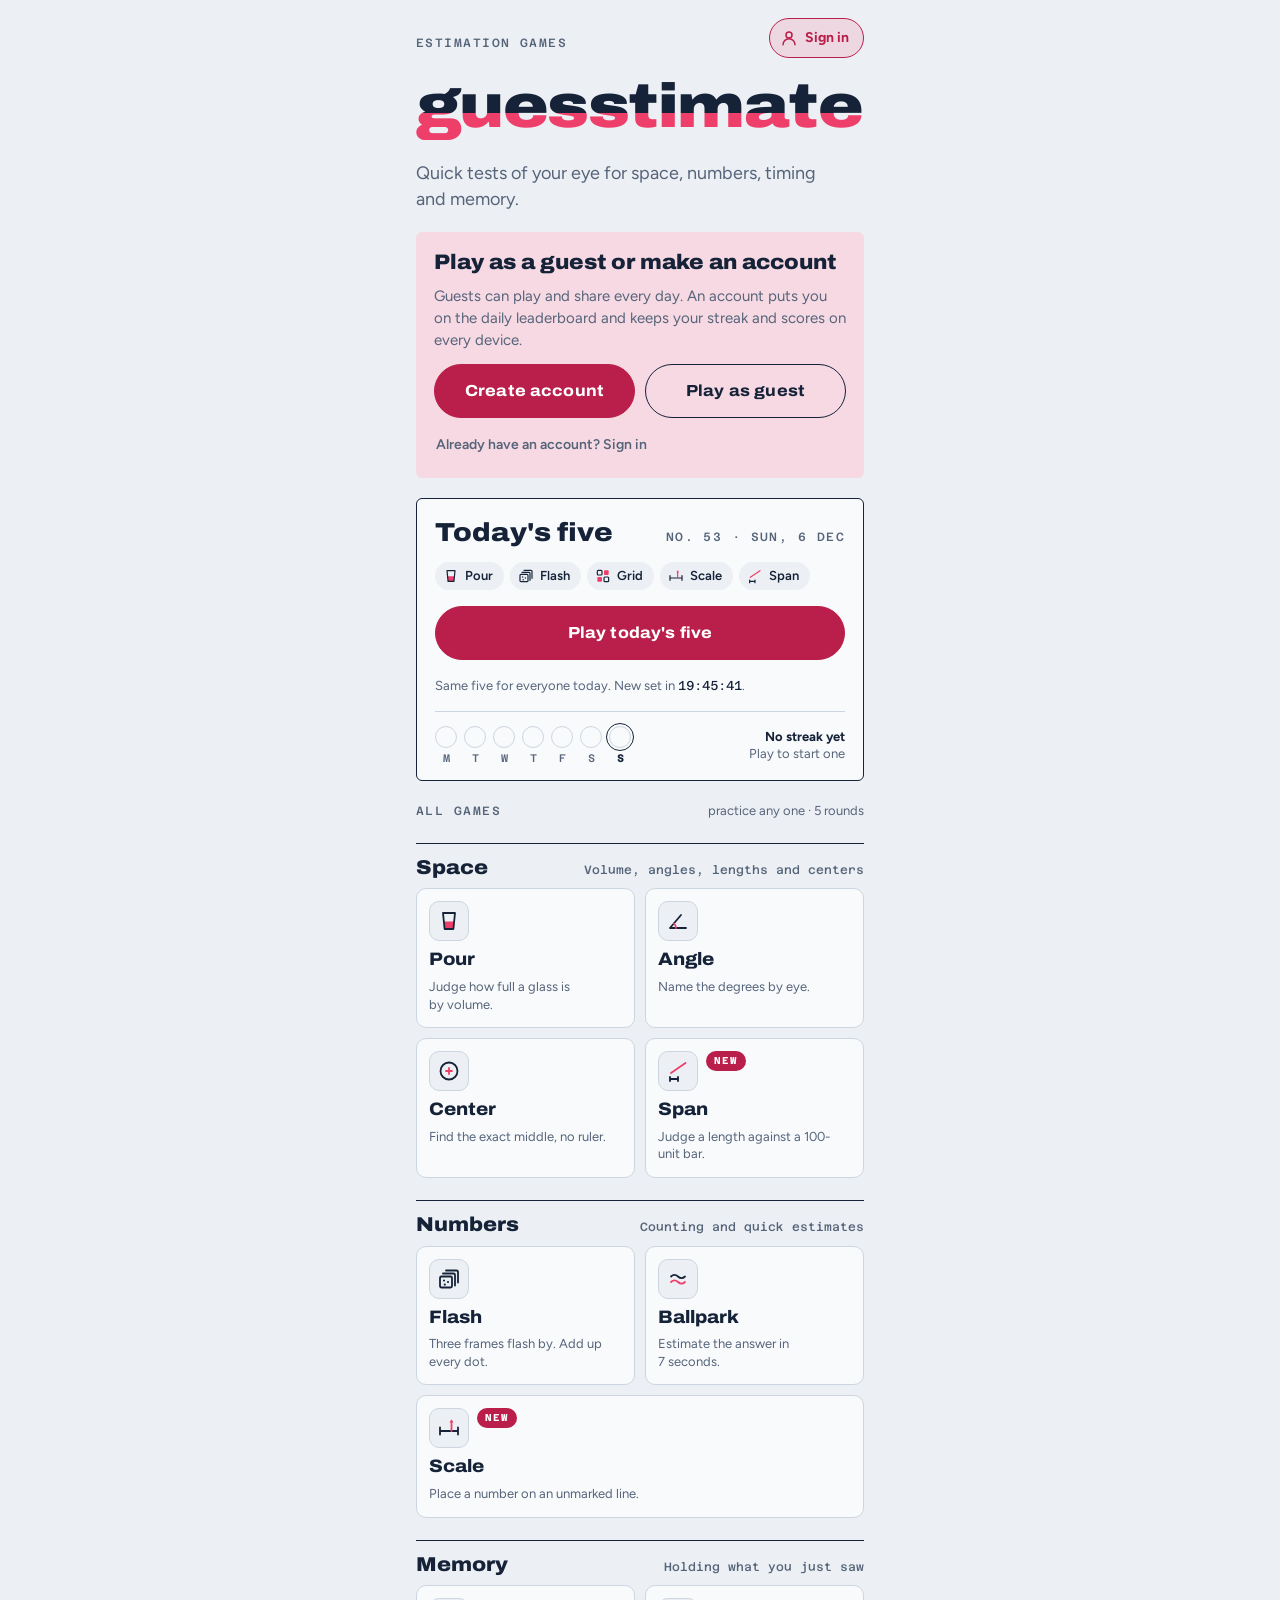
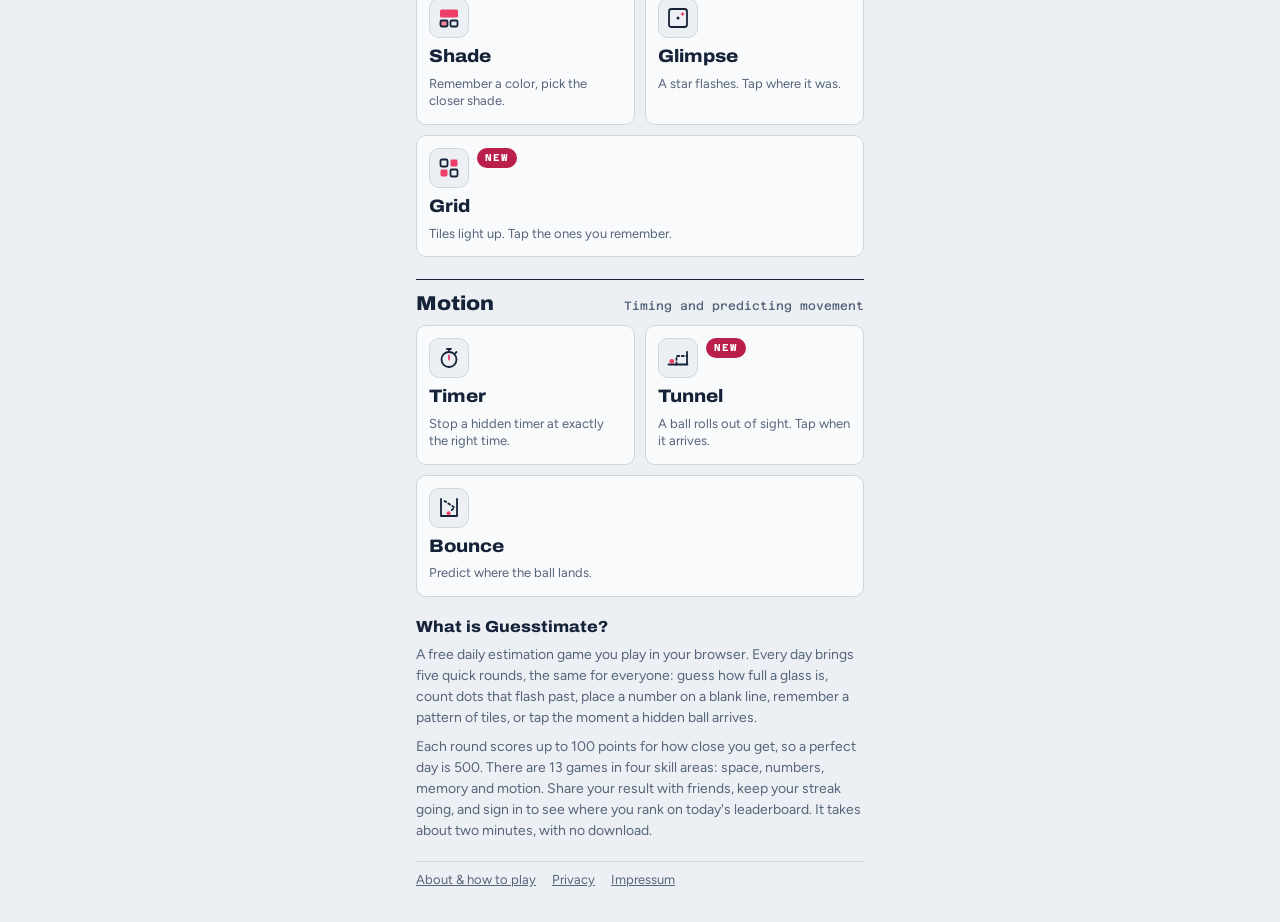
==== commit d4c684b5: "Four new games, skill areas, progress and resumable daily runs New games: Grid (memory for a tile pa" ====
--- a/index.html
+++ b/index.html
@@ -211,24 +211,60 @@
 .fine { font-size: 13px; color: var(--ink-2); }
 .fine .nextIn { font-family: var(--font-mono); font-variant-numeric: tabular-nums; color: var(--ink); }
 
-.practice { display: flex; flex-direction: column; gap: 8px; }
-.modes { list-style: none; margin: 0; padding: 0; border-top: 1.5px solid var(--ink); }
+/* Week strip: the last seven days, filled when played */
+.week { display: flex; align-items: center; justify-content: space-between; gap: 12px; padding-top: 14px; border-top: 1px solid var(--rule); }
+.week-days { list-style: none; margin: 0; padding: 0; display: flex; gap: 7px; }
+.week-days li { display: flex; flex-direction: column; align-items: center; gap: 5px; font: 500 11px/1 var(--font-mono); color: var(--ink-2); }
+.week-days i { width: 22px; height: 22px; border-radius: 50%; border: 1.5px solid var(--rule); }
+.week-days li[data-on="true"] i { background: var(--liquid); border-color: var(--liquid); }
+.week-days li[data-today="true"] { color: var(--ink); font-weight: 700; }
+.week-days li[data-today="true"] i { outline: 1.5px solid var(--ink); outline-offset: 2px; }
+.week-streak { font-size: 13px; line-height: 1.35; color: var(--ink-2); text-align: right; }
+.week-streak b { display: block; color: var(--ink); }
+
+/* Progress: totals and skill bars */
+.progress { display: flex; flex-direction: column; gap: 18px; }
+.sec-head { display: flex; justify-content: space-between; align-items: baseline; gap: 12px; }
+.skills { display: flex; flex-direction: column; gap: 10px; }
+.skill-list { list-style: none; margin: 0; padding: 0; display: flex; flex-direction: column; gap: 10px; }
+.skill-list li { display: grid; grid-template-columns: 5.2em minmax(0, 1fr) 2.4em; gap: 12px; align-items: center; }
+.skill-list .sk-name { font: 700 15px/1.2 var(--font-body); }
+.skill-list .bar { height: 8px; margin: 0; border-radius: 4px; }
+.skill-list b { font: 700 16px/1 var(--font-mono); text-align: right; font-variant-numeric: tabular-nums; }
+.skill-list b[data-empty="true"] { color: var(--ink-2); font-weight: 500; }
+.skill-tip { display: flex; align-items: center; justify-content: space-between; gap: 12px; flex-wrap: wrap; font-size: 14px; color: var(--ink-2); }
+.skill-tip b { color: var(--ink); }
+.btn.small { width: auto; min-height: 40px; padding: 10px 16px; font-size: 14px; }
+
+/* Games: tiles grouped by skill */
+.practice { display: flex; flex-direction: column; gap: 22px; }
+.skill-group { display: flex; flex-direction: column; gap: 10px; }
+.skill-head { display: flex; justify-content: space-between; align-items: baseline; gap: 12px; padding-top: 12px; border-top: 1.5px solid var(--ink); }
+.skill-head h3 { font: 850 20px/1.1 var(--font-display); font-stretch: 110%; }
+.skill-head span { font: 500 12px/1.3 var(--font-mono); color: var(--ink-2); text-align: right; }
+.tiles { list-style: none; margin: 0; padding: 0; display: grid; grid-template-columns: repeat(2, minmax(0, 1fr)); gap: 10px; }
+.tiles li { display: grid; }
+.tiles li:last-child:nth-child(odd) { grid-column: span 2; }
 .mode-btn {
-  display: grid; grid-template-columns: 42px minmax(0, 1fr) auto; align-items: center; gap: 14px;
-  width: 100%; padding: 14px 2px;
-  background: none; border: 0; border-bottom: 1px solid var(--rule);
+  display: flex; flex-direction: column; gap: 8px;
+  width: 100%; padding: 12px 12px 14px;
+  background: var(--panel); border: 1.5px solid var(--rule); border-radius: 10px;
   color: var(--ink); text-align: left; font: inherit; cursor: pointer;
-}
-.mode-btn:hover .mode-name { color: var(--liquid-deep); }
+  transition: border-color 0.15s ease, transform 0.12s ease;
+}
+.mode-btn:hover { border-color: var(--ink); }
+.mode-btn:active { transform: translateY(1px); }
+.mode-top { display: flex; justify-content: space-between; align-items: flex-start; gap: 8px; min-height: 40px; }
 .mode-ico {
-  width: 42px; height: 42px; display: grid; place-items: center;
-  border-radius: 10px; background: var(--panel); border: 1px solid var(--rule);
+  width: 40px; height: 40px; flex: none; display: grid; place-items: center;
+  border-radius: 10px; background: var(--paper); border: 1px solid var(--rule);
 }
 .mode-ico svg { width: 24px; height: 24px; }
-.mode-name { display: block; font: 800 18px/1.15 var(--font-display); font-stretch: 110%; transition: color 0.15s; }
-.mode-blurb { display: block; font-size: 14px; line-height: 1.35; color: var(--ink-2); }
-.mode-best { font: 600 12px/1.3 var(--font-mono); color: var(--ink-2); text-align: right; font-variant-numeric: tabular-nums; }
-.mode-best b { display: block; font-size: 16px; color: var(--ink); }
+.mode-name { display: block; font: 800 18px/1.15 var(--font-display); font-stretch: 110%; }
+.mode-blurb { display: block; font-size: 13px; line-height: 1.35; color: var(--ink-2); text-wrap: pretty; }
+.mode-best { font: 600 11px/1.3 var(--font-mono); color: var(--ink-2); text-align: right; font-variant-numeric: tabular-nums; text-transform: uppercase; letter-spacing: 0.08em; }
+.mode-best b { display: block; font-size: 16px; letter-spacing: 0; color: var(--ink); }
+.pill-new { padding: 5px 8px; border-radius: 999px; background: var(--btn-bg); color: var(--btn-fg); font: 700 10px/1 var(--font-mono); text-transform: uppercase; letter-spacing: 0.1em; }
 
 .stats { display: grid; grid-template-columns: repeat(3, minmax(0, 1fr)); gap: 12px; margin: 0; }
 .stats div { border-top: 1.5px solid var(--rule); padding-top: 8px; }
@@ -475,7 +511,7 @@
 
 @media (prefers-reduced-motion: reduce) {
   .wordmark, .bar i { animation: none; }
-  .btn, .hold, .pip { transition: none; }
+  .btn, .hold, .pip, .mode-btn { transition: none; }
 }
 </style>
 </head>
@@ -485,11 +521,11 @@
   <section id="home" class="screen">
     <div class="brandbar">
       <span class="eyebrow">Estimation games</span>
-      <span class="eyebrow" id="gameCount">9 games · 2 min</span>
+      <span class="eyebrow" id="gameCount">13 games · 2 min</span>
       <button class="acct" id="acctBtn" type="button" hidden aria-label="Sign in"><span>Sign in</span></button>
     </div>
     <h1 class="wordmark">guesstimate<span class="vh">: the daily estimation game</span></h1>
-    <p class="tagline">Quick tests of how well you judge volume, numbers, space, time and color.</p>
+    <p class="tagline">Quick tests of your eye for space, numbers, timing and memory.</p>
 
     <div class="welcome" id="welcome" hidden>
       <h2>Play as a guest or make an account</h2>
@@ -514,22 +550,33 @@
       <p class="fine" id="dpRank" hidden></p>
       <button class="btn primary" id="playDaily" type="button">Play today's five</button>
       <p class="fine" id="dailyFine">Same five for everyone today. New set in <span class="nextIn">--:--:--</span>.</p>
+      <div class="week">
+        <ol class="week-days" id="weekDays" aria-label="Days played in the last week"></ol>
+        <p class="week-streak" id="weekStreak"></p>
+      </div>
     </div>
 
+    <section class="progress" id="progress" hidden aria-label="Your progress">
+      <dl class="stats">
+        <div><dt>Played</dt><dd id="stPlayed">0</dd></div>
+        <div><dt>Streak</dt><dd id="stStreak">0</dd></div>
+        <div><dt>Best day</dt><dd id="stBest">–</dd></div>
+      </dl>
+      <div class="skills" id="skills" hidden>
+        <div class="sec-head"><h2 class="eyebrow">Your skills</h2><span class="fine">average of your recent rounds</span></div>
+        <ul class="skill-list" id="skillList"></ul>
+        <div class="skill-tip" id="skillTip" hidden><p id="skillTipText"></p><button class="btn small" id="skillTipBtn" type="button"></button></div>
+      </div>
+    </section>
+
     <div class="practice">
-      <h3 class="eyebrow">Practice one skill · 5 rounds</h3>
-      <ul class="modes" id="modeList"></ul>
+      <div class="sec-head"><h2 class="eyebrow">All games</h2><span class="fine">practice any one · 5 rounds</span></div>
+      <div class="practice" id="modeList"></div>
     </div>
-
-    <dl class="stats">
-      <div><dt>Played</dt><dd id="stPlayed">0</dd></div>
-      <div><dt>Streak</dt><dd id="stStreak">0</dd></div>
-      <div><dt>Best day</dt><dd id="stBest">–</dd></div>
-    </dl>
     <section class="about-blurb" aria-labelledby="aboutHead">
       <h2 id="aboutHead">What is Guesstimate?</h2>
-      <p>A free daily estimation game you play in your browser. Every day brings five quick rounds, the same for everyone: guess how full a glass is, count dots that flash past, read an angle by eye, stop a hidden timer right on time, or pick the closer shade of a color.</p>
-      <p>Each round scores up to 100 points for how close you get, so a perfect day is 500. Share your five colored squares with friends, keep your streak going, and sign in to see where you rank on today's leaderboard. It takes about two minutes, with no download.</p>
+      <p>A free daily estimation game you play in your browser. Every day brings five quick rounds, the same for everyone: guess how full a glass is, count dots that flash past, place a number on a blank line, remember a pattern of tiles, or tap the moment a hidden ball arrives.</p>
+      <p>Each round scores up to 100 points for how close you get, so a perfect day is 500. There are 13 games in four skill areas: space, numbers, memory and motion. Share your result with friends, keep your streak going, and sign in to see where you rank on today's leaderboard. It takes about two minutes, with no download.</p>
     </section>
     <nav class="site-links" aria-label="Site"><a href="about">About &amp; how to play</a><a href="privacy">Privacy</a><a href="impressum">Impressum</a></nav>
   </section>
@@ -563,7 +610,7 @@
   <section id="results" class="screen" hidden>
     <p class="eyebrow" id="resLabel"></p>
     <div class="bigscore"><span id="resTotal">0</span><span class="of">/500</span></div>
-    <div class="res-verdict"><h2 id="resHead"></h2><p id="resSub"></p></div>
+    <div class="res-verdict"><h2 id="resHead"></h2><p id="resSub"></p><p class="fine" id="resCompare" hidden></p></div>
     <ol class="res-rows" id="resRows"></ol>
     <section class="board" id="board" hidden>
       <div class="board-head">
@@ -709,12 +756,19 @@
 "use strict";
 const $ = (s) => document.querySelector(s);
 const W = 400;
-const ORDER = ["pour", "flash", "angle", "center", "hold", "shade", "glimpse", "bounce", "ballpark"];
+const ORDER = ["pour", "flash", "angle", "center", "hold", "shade", "glimpse", "bounce", "ballpark", "grid", "tunnel", "scale", "span"];
 const ROTATING = ["angle", "center", "hold", "shade", "glimpse", "bounce", "ballpark"];
 // New games join the daily rotation from a start date ("YYYY-MM-DD"), so adding one never
 // changes today's puzzles or any earlier day. Add the game to ORDER and MODES, then list it here:
 //   const LATER = { newgame: "2026-12-01" };
-const LATER = {};
+const LATER = { grid: "2026-11-12", tunnel: "2026-11-12", scale: "2026-11-12", span: "2026-11-12" };
+// Skill areas: how the games are grouped on the home screen and in "Your skills".
+const SKILLS = [
+  { id: "space", name: "Space", blurb: "Volume, angles, lengths and centers", modes: ["pour", "angle", "center", "span"] },
+  { id: "numbers", name: "Numbers", blurb: "Counting and quick estimates", modes: ["flash", "ballpark", "scale"] },
+  { id: "memory", name: "Memory", blurb: "Holding what you just saw", modes: ["shade", "glimpse", "grid"] },
+  { id: "motion", name: "Motion", blurb: "Timing and predicting movement", modes: ["hold", "tunnel", "bounce"] }
+];
 function dailyModes(key) {
   const r = mulberry32(hashStr("modes-" + key));
   const pool = ROTATING.concat(Object.keys(LATER).filter((m) => key >= LATER[m]));
@@ -730,6 +784,37 @@
   get(k, d) { try { const v = localStorage.getItem("gst." + k); return v == null ? d : JSON.parse(v); } catch (e) { return d; } },
   set(k, v) { try { localStorage.setItem("gst." + k, JSON.stringify(v)); } catch (e) {} }
 };
+
+/* ---------- your history (this device) ----------
+   The last 15 round scores per game feed "Your skills"; daily totals feed the comparison on the results screen. */
+function logRound(mode, pts) { const h = store.get("hist." + mode, []); h.push(pts); store.set("hist." + mode, h.slice(-15)); }
+const mean = (a) => a.reduce((x, y) => x + y, 0) / a.length;
+function modeAvg(mode) { const h = store.get("hist." + mode, []); return h.length ? mean(h) : null; }
+function skillAvg(sk) { const v = sk.modes.map(modeAvg).filter((x) => x != null); return v.length ? mean(v) : null; }
+function dailyHistory() {
+  const out = [];
+  try {
+    for (let i = 0; i < localStorage.length; i++) {
+      const k = localStorage.key(i);
+      if (!k || !/^gst\.daily\.\d{4}-\d\d-\d\d$/.test(k)) continue;
+      const v = store.get(k.slice(4), null);
+      if (v && typeof v.total === "number" && Array.isArray(v.results)) out.push(v);
+    }
+  } catch (_) {}
+  return out.sort((a, b) => (a.key < b.key ? -1 : 1));
+}
+// Players from before skills existed start with the rounds of the days they already played.
+function seedHistory() {
+  if (store.get("histSeed", false)) return;
+  store.set("histSeed", true);
+  dailyHistory().forEach((d) => d.results.forEach((r) => { if (r && ORDER.includes(r.mode)) logRound(r.mode, r.pts); }));
+}
+// An unfinished daily run from today, if there is one: leaving or reloading doesn't lose the rounds already played.
+function savedDaily(rounds) {
+  const sv = store.get("dailyRun", null);
+  if (!sv || sv.key !== todayKey() || !Array.isArray(sv.results) || !sv.results.length || sv.results.length >= rounds.length) return null;
+  return sv.results.every((r, i) => r && r.mode === rounds[i]) ? sv.results : null;
+}
 
 /* ---------- helpers ---------- */
 const clamp = (v, a, b) => Math.max(a, Math.min(b, v));
@@ -755,7 +840,11 @@
   shade: '<svg viewBox="0 0 24 24" fill="none" stroke="currentColor" stroke-width="1.8" stroke-linecap="round" stroke-linejoin="round" aria-hidden="true"><rect x="3" y="3.5" width="18" height="8" rx="1.5" style="fill:var(--liquid)" stroke="none"/><rect x="3.5" y="14.5" width="7" height="6" rx="1.2" style="fill:var(--liquid-top)"/><rect x="13.5" y="14.5" width="7" height="6" rx="1.2"/></svg>',
   glimpse: '<svg viewBox="0 0 24 24" fill="none" stroke="currentColor" stroke-width="1.8" stroke-linecap="round" stroke-linejoin="round" aria-hidden="true"><rect x="3" y="3" width="18" height="18" rx="2.5"/><circle cx="12" cy="12" r="1.5" fill="currentColor" stroke="none"/><path d="M16.6 5.4l.8 1.8 1.8.8-1.8.8-.8 1.8-.8-1.8-1.8-.8 1.8-.8z" style="fill:var(--liquid)" stroke="none"/></svg>',
   bounce: '<svg viewBox="0 0 24 24" fill="none" stroke="currentColor" stroke-width="1.8" stroke-linecap="round" stroke-linejoin="round" aria-hidden="true"><path d="M4 3v17h16V3"/><path d="M7.5 5l10 6.5-4.5 4.2" stroke-dasharray="2 2.6"/><circle cx="11.6" cy="17.2" r="2" style="fill:var(--liquid)" stroke="none"/></svg>',
-  ballpark: '<svg viewBox="0 0 24 24" fill="none" stroke="currentColor" stroke-width="1.8" stroke-linecap="round" stroke-linejoin="round" aria-hidden="true"><path d="M5 9.5c2.3-2.2 4.6-2.2 7 0s4.7 2.2 7 0"/><path d="M5 15c2.3-2.2 4.6-2.2 7 0s4.7 2.2 7 0" style="stroke:var(--liquid)"/></svg>'
+  ballpark: '<svg viewBox="0 0 24 24" fill="none" stroke="currentColor" stroke-width="1.8" stroke-linecap="round" stroke-linejoin="round" aria-hidden="true"><path d="M5 9.5c2.3-2.2 4.6-2.2 7 0s4.7 2.2 7 0"/><path d="M5 15c2.3-2.2 4.6-2.2 7 0s4.7 2.2 7 0" style="stroke:var(--liquid)"/></svg>',
+  grid: '<svg viewBox="0 0 24 24" fill="none" stroke="currentColor" stroke-width="1.8" stroke-linecap="round" stroke-linejoin="round" aria-hidden="true"><rect x="13.5" y="3.5" width="7" height="7" rx="1.4" style="fill:var(--liquid)" stroke="none"/><rect x="3.5" y="13.5" width="7" height="7" rx="1.4" style="fill:var(--liquid)" stroke="none"/><rect x="3.5" y="3.5" width="7" height="7" rx="1.4"/><rect x="13.5" y="13.5" width="7" height="7" rx="1.4"/></svg>',
+  tunnel: '<svg viewBox="0 0 24 24" fill="none" stroke="currentColor" stroke-width="1.8" stroke-linecap="round" stroke-linejoin="round" aria-hidden="true"><path d="M2.5 18.5h19M21 6v12.5"/><path d="M10.5 18.5V10h10.5" stroke-dasharray="2 2.6"/><circle cx="5.8" cy="15.3" r="2.4" style="fill:var(--liquid)" stroke="none"/></svg>',
+  scale: '<svg viewBox="0 0 24 24" fill="none" stroke="currentColor" stroke-width="1.8" stroke-linecap="round" stroke-linejoin="round" aria-hidden="true"><path d="M3 15h18M3 11.5v7M21 11.5v7"/><path d="M14.5 6.5V15" style="stroke:var(--liquid)"/><path d="M14.5 3.2l2 3.3h-4z" style="fill:var(--liquid)" stroke="none"/></svg>',
+  span: '<svg viewBox="0 0 24 24" fill="none" stroke="currentColor" stroke-width="1.8" stroke-linecap="round" stroke-linejoin="round" aria-hidden="true"><path d="M4 20h8M4 18v4M12 18v4"/><path d="M5 14 19.5 4" style="stroke:var(--liquid)"/></svg>'
 };
 
 /* ---------- canvas ---------- */
@@ -1655,6 +1744,337 @@
   }
 };
 
+/* ---------- Grid: after Lumosity's Memory Matrix ---------- */
+function gridGeom(n) { const gap = 8, size = Math.min(66, (344 - gap * (n - 1)) / n), o = (W - (n * size + (n - 1) * gap)) / 2; return { size, gap, o }; }
+function gridCell(n, x, y) {
+  const g = gridGeom(n), step = g.size + g.gap;
+  const cx = Math.floor((x - g.o + g.gap / 2) / step), cy = Math.floor((y - g.o + g.gap / 2) / step);
+  return cx < 0 || cy < 0 || cx >= n || cy >= n ? -1 : cy * n + cx;
+}
+const gridHits = (p, g) => g.filter((k) => p.cells.includes(k)).length;
+function gridSync(c) {
+  const lb = $("#lockBtn"), h = $("#cHint"), left = c.p.cells.length - c.picked.length;
+  if (lb) lb.disabled = c.picked.length === 0;
+  if (h) h.textContent = left ? `${left} more to find. Tap a tile again to undo it.` : "All picked. Lock it in, or tap a tile to change it.";
+}
+function gridToggle(c, k) {
+  if (cur !== c || c.phase !== "guess" || c.gphase !== "pick" || k < 0) return;
+  const i = c.picked.indexOf(k);
+  if (i >= 0) c.picked.splice(i, 1);
+  else if (c.picked.length < c.p.cells.length) c.picked.push(k);
+  gridSync(c); draw();
+}
+const gridLock = (c) => { if (c.picked.length) lock(c.picked.slice().sort((a, b) => a - b)); };
+cv.addEventListener("pointerdown", (e) => {
+  const c = cur;
+  if (!c || c.mode !== "grid" || c.phase !== "guess" || c.gphase !== "pick") return;
+  e.preventDefault();
+  const r = cv.getBoundingClientRect();
+  c.kfocus = false;
+  gridToggle(c, gridCell(c.p.n, ((e.clientX - r.left) / r.width) * W, ((e.clientY - r.top) / r.height) * W));
+});
+cv.addEventListener("keydown", (e) => {
+  const c = cur;
+  if (!c || c.mode !== "grid" || c.phase !== "guess" || c.gphase !== "pick") return;
+  const n = c.p.n, d = { ArrowLeft: -1, ArrowRight: 1, ArrowUp: -n, ArrowDown: n }[e.key];
+  if (d) {
+    e.preventDefault(); c.kfocus = true;
+    const nx = c.kc + d, sameRow = Math.floor(nx / n) === Math.floor(c.kc / n);
+    if (nx >= 0 && nx < n * n && (Math.abs(d) !== 1 || sameRow)) c.kc = nx;
+    draw();
+  } else if (e.key === " ") { e.preventDefault(); c.kfocus = true; gridToggle(c, c.kc); }
+  else if (e.key === "Enter") { e.preventDefault(); gridLock(c); }
+});
+MODES.grid = {
+  name: "Grid", blurb: "Tiles light up. Tap the ones you remember.",
+  gen(rng, i, daily) {
+    const [n, k, dur] = daily ? [5, 7, 1500] : [[4, 4, 1500], [4, 6, 1500], [5, 7, 1400], [5, 9, 1400], [6, 11, 1400]][i];
+    const cells = shuffle(Array.from({ length: n * n }, (_, j) => j), rng).slice(0, k).sort((a, b) => a - b);
+    return { n, cells, dur };
+  },
+  prompt: (p) => ({ title: "Which tiles lit up?", sub: `${p.cells.length} tiles light up for ${p.dur / 1000} s. Then tap the ones you remember.` }),
+  setup(c) {
+    c.gphase = "ready"; c.picked = []; c.kc = 0; c.kfocus = false;
+    controls.innerHTML = `<button class="btn primary" id="grBtn" type="button">Show the pattern</button><p class="hint">Look for shapes: rows, corners, diagonals.</p>`;
+    $("#grBtn").addEventListener("click", (e) => {
+      const b = e.currentTarget; b.disabled = true; b.textContent = "Memorize it…";
+      c.gphase = "show"; c.memoT = 0; draw();
+      const t0 = performance.now();
+      const step = (now) => {
+        if (cur !== c || c.gphase !== "show") return;
+        c.memoT = Math.min(1, (now - t0) / c.p.dur); draw();
+        if (c.memoT < 1) requestAnimationFrame(step);
+      };
+      requestAnimationFrame(step);
+      timers.push(setTimeout(() => { if (cur !== c) return; c.gphase = "blank"; draw(); }, c.p.dur));
+      timers.push(setTimeout(() => {
+        if (cur !== c) return;
+        c.gphase = "pick"; stageEl.classList.add("touch", "pick"); cv.tabIndex = 0;
+        controls.innerHTML = `<p class="hint" id="cHint"></p><button class="btn primary" id="lockBtn" type="button" disabled>Lock in</button>`;
+        $("#lockBtn").addEventListener("click", () => gridLock(c));
+        gridSync(c); draw();
+      }, c.p.dur + 350));
+    });
+  },
+  score: (p, g) => (100 * gridHits(p, g)) / p.cells.length,
+  describe(p, g) {
+    const hit = gridHits(p, g), n = p.cells.length, wrong = g.length - hit;
+    const fact = hit === n ? "Every tile, straight from memory."
+      : `You found ${hit} of ${n}${wrong ? ` and picked ${wrong} that ${wrong === 1 ? "wasn't" : "weren't"} lit` : ""}. Grouping tiles into shapes makes a pattern easier to hold.`;
+    return { pairs: [["Found", `${hit} of ${n}`], ["Shown for", (p.dur / 1000).toFixed(1) + " s"]], fact };
+  },
+  draw(c) {
+    const p = c.p, g = gridGeom(p.n), step = g.size + g.gap, reveal = c.phase === "reveal";
+    const lit = !reveal && c.gphase === "show", picks = reveal ? c.guess : c.picked || [];
+    for (let k = 0; k < p.n * p.n; k++) {
+      const x = g.o + (k % p.n) * step, y = g.o + Math.floor(k / p.n) * step;
+      const isT = p.cells.includes(k), picked = picks.includes(k);
+      let fill = C.panel, stroke = C.rule, lw = 1.5;
+      if (lit && isT) { fill = C.liquid; stroke = C.liquid; }
+      else if (!reveal && picked) { fill = C.ink; stroke = C.ink; }
+      else if (reveal && isT && picked) { fill = C.good; stroke = C.good; }
+      else if (reveal && isT) { fill = C["liquid-top"]; stroke = C.liquid; lw = 2; }
+      else if (reveal && picked) { stroke = C.off; lw = 3; }
+      ctx.fillStyle = fill; ctx.strokeStyle = stroke; ctx.lineWidth = lw;
+      ctx.beginPath();
+      if (ctx.roundRect) ctx.roundRect(x, y, g.size, g.size, 6); else ctx.rect(x, y, g.size, g.size);
+      ctx.fill(); ctx.stroke();
+      if (reveal && picked) text(isT ? "✓" : "✗", x + g.size / 2, y + g.size / 2 + 1, { size: Math.round(g.size * 0.42), weight: 800, color: isT ? C.stage : C.off });
+      if (!reveal && c.gphase === "pick" && c.kfocus && k === c.kc) {
+        ctx.strokeStyle = C.liquid; ctx.lineWidth = 3;
+        ctx.strokeRect(x - 4, y - 4, g.size + 8, g.size + 8);
+      }
+    }
+    if (lit) { ctx.fillStyle = C.liquid; ctx.fillRect(0, W - 6, W * (1 - (c.memoT || 0)), 6); }
+    if (reveal && picks.some((k) => !p.cells.includes(k)) || reveal && p.cells.some((k) => !picks.includes(k))) {
+      text("green: found · pink: missed · ✗: not lit", 200, W - 12, { size: 11, weight: 500, color: C["ink-2"] });
+    }
+  }
+};
+
+/* ---------- Tunnel: when does a hidden ball arrive? ---------- */
+const TN = { x0: 26, wall: 374, y: 236, r: 9 };
+const tunnelT = (p) => (TN.wall - p.tx) / p.v; // seconds from the ball's front edge entering the tunnel to hitting the wall
+function tunnelTap(c) {
+  if (!c || c !== cur || c.mode !== "tunnel" || c.phase !== "guess") return;
+  const b = $("#tnBtn"), p = c.p, now = performance.now();
+  if (c.tphase === "ready") {
+    c.tphase = "roll"; c.t0 = now;
+    c.tIn = now + ((p.tx - (TN.x0 + TN.r)) / p.v) * 1000;
+    if (b) { b.classList.add("down"); b.textContent = "Tap when it hits the wall"; }
+    const step = (t) => {
+      if (cur !== c || c.phase !== "guess") return;
+      c.bx = TN.x0 + (p.v * (t - c.t0)) / 1000;
+      draw();
+      if (c.bx - TN.r < p.tx + 2) requestAnimationFrame(step);
+    };
+    requestAnimationFrame(step);
+    // No tap at all: stop long after the ball has arrived.
+    timers.push(setTimeout(() => { if (cur === c && c.phase === "guess") lock(Math.round(tunnelT(p) * 300) / 100); }, c.tIn - now + tunnelT(p) * 3000));
+    return;
+  }
+  if (now < c.tIn) { const h = $("#hHint"); if (h) h.textContent = "Wait until the ball is inside the tunnel."; return; }
+  if (b) b.classList.remove("down");
+  lock(Math.round((now - c.tIn) / 10) / 100);
+}
+document.addEventListener("keydown", (e) => {
+  if (!cur || cur.mode !== "tunnel" || cur.phase !== "guess") return;
+  if (e.key !== " " && e.key !== "Enter") return;
+  const onButton = e.target && e.target.closest && e.target.closest("button");
+  if (onButton && onButton.id !== "tnBtn") return;
+  e.preventDefault();
+  if (!e.repeat) tunnelTap(cur);
+});
+MODES.tunnel = {
+  name: "Tunnel", blurb: "A ball rolls out of sight. Tap when it arrives.",
+  gen(rng, i, daily) {
+    const [lo, hi] = daily ? [1.2, 2.8] : [[1.0, 1.3], [1.3, 1.7], [1.7, 2.2], [2.2, 2.8], [2.8, 3.5]][i];
+    // Speed and hidden time set the tunnel's length, so the ball is always in view for a second or two first.
+    const T = lo + rng() * (hi - lo), len = Math.round(clamp((70 + rng() * 60) * T, 110, 250));
+    return { v: Math.round((len / T) * 10) / 10, tx: TN.wall - len };
+  },
+  prompt: () => ({ title: "Tap when the ball hits the wall", sub: "The ball keeps its speed inside the tunnel. Tap the moment it reaches the far wall." }),
+  setup(c) {
+    c.tphase = "ready"; c.bx = TN.x0;
+    controls.innerHTML = `<button class="hold" id="tnBtn" type="button">Roll the ball</button><p class="hint" id="hHint">Space bar works too.</p>`;
+    const b = $("#tnBtn");
+    b.addEventListener("pointerdown", (e) => { if (e.button > 0) return; e.preventDefault(); tunnelTap(c); });
+    b.addEventListener("click", (e) => e.preventDefault());
+    b.addEventListener("contextmenu", (e) => e.preventDefault());
+  },
+  score: (p, g) => 100 - 300 * (Math.abs(g - tunnelT(p)) / tunnelT(p)),
+  describe(p, g) {
+    const T = tunnelT(p), d = g - T;
+    const fact = g >= T * 2.99 ? `No tap. The ball needed ${T.toFixed(2)} s to cross the tunnel.`
+      : Math.abs(d) < 0.03 ? "Right on the wall."
+      : `${Math.abs(d).toFixed(2)} s ${d > 0 ? "late" : "early"}, ${Math.round((Math.abs(d) / T) * 100)}% off. The ball never changed speed.`;
+    return { pairs: [["You", g.toFixed(2) + " s"], ["Actual", T.toFixed(2) + " s"]], fact };
+  },
+  draw(c) {
+    const p = c.p, y = TN.y, reveal = c.phase === "reveal", T = tunnelT(p), top = y - 44, bot = y + TN.r;
+    const ball = (x, ghost) => {
+      ctx.beginPath(); ctx.arc(x, y, TN.r, 0, Math.PI * 2);
+      if (ghost) { ctx.strokeStyle = C["liquid-deep"]; ctx.lineWidth = 2.5; ctx.setLineDash([4, 4]); ctx.stroke(); ctx.setLineDash([]); }
+      else { ctx.fillStyle = C.liquid; ctx.fill(); ctx.strokeStyle = C.ink; ctx.lineWidth = 1.5; ctx.stroke(); }
+    };
+    const tunnel = (alpha) => {
+      const w = TN.wall - p.tx, h = bot - top;
+      ctx.save();
+      ctx.globalAlpha = alpha; ctx.fillStyle = C.panel; ctx.fillRect(p.tx, top, w, h);
+      ctx.beginPath(); ctx.rect(p.tx, top, w, h); ctx.clip();
+      ctx.strokeStyle = C["grid-major"]; ctx.lineWidth = 1.5;
+      for (let x = -h; x < w; x += 12) { ctx.beginPath(); ctx.moveTo(p.tx + x, bot); ctx.lineTo(p.tx + x + h, top); ctx.stroke(); }
+      ctx.restore();
+      ctx.strokeStyle = C.ink; ctx.lineWidth = 3;
+      ctx.beginPath(); ctx.moveTo(p.tx, top); ctx.lineTo(TN.wall, top); ctx.stroke();
+    };
+    // ground and far wall
+    ctx.strokeStyle = C.ink; ctx.lineWidth = 3;
+    ctx.beginPath(); ctx.moveTo(8, bot + 1.5); ctx.lineTo(TN.wall + 3, bot + 1.5); ctx.stroke();
+    ctx.lineWidth = 6;
+    ctx.beginPath(); ctx.moveTo(TN.wall + 3, top - 16); ctx.lineTo(TN.wall + 3, bot + 3); ctx.stroke();
+    if (!reveal) {
+      if (c.tphase === "ready") {
+        ctx.strokeStyle = C["ink-2"]; ctx.lineWidth = 2; ctx.setLineDash([4, 4]);
+        ctx.beginPath(); ctx.moveTo(TN.x0 + 16, y); ctx.lineTo(TN.x0 + 56, y); ctx.stroke(); ctx.setLineDash([]);
+        ctx.beginPath(); ctx.moveTo(TN.x0 + 50, y - 6); ctx.lineTo(TN.x0 + 58, y); ctx.lineTo(TN.x0 + 50, y + 6); ctx.stroke();
+      }
+      ball(c.bx);
+      tunnel(1);
+      tag("tunnel", p.tx + 8, top + 16, { align: "left", size: 12, color: C["ink-2"] });
+      text("wall", TN.wall + 3, top - 28, { size: 11, weight: 500, color: C["ink-2"] });
+      return;
+    }
+    const g = c.guess, d = g - T, none = g >= T * 2.99;
+    text(none ? "no tap" : (d >= 0 ? "+" : "−") + Math.abs(d).toFixed(2) + " s", 200, 92, { size: 56, weight: 900, font: "display" });
+    text(none ? `it arrived after ${T.toFixed(2)} s` : Math.abs(d) < 0.03 ? "right on time" : d > 0 ? "too late" : "too early", 200, 136, { size: 14, weight: 500, color: C["ink-2"] });
+    tunnel(0.5);
+    ball(TN.wall - TN.r);
+    tag(`hit after ${T.toFixed(2)} s`, TN.wall - 4, top - 18, { align: "right", size: 13 });
+    if (d < -0.03) {
+      const gx = clamp(p.tx + p.v * g - TN.r, p.tx - TN.r, TN.wall - TN.r);
+      ball(gx, true);
+      tag("here when you tapped", gx, bot + 26, { size: 12, color: C["liquid-deep"] });
+    } else if (!none && d > 0.03) {
+      text(`it had been waiting ${d.toFixed(2)} s when you tapped`, 200, bot + 30, { size: 12, weight: 500, color: C["liquid-deep"] });
+    }
+  }
+};
+
+/* ---------- Scale: place a number on an unmarked line ---------- */
+const SC = { x0: 32, x1: 368, y: 258 };
+const scFmt = (p, v) => (p.dp ? v.toFixed(p.dp) : fmtN(Math.round(v)));
+const scX = (p, v) => SC.x0 + ((v - p.lo) / (p.hi - p.lo)) * (SC.x1 - SC.x0);
+const scVal = (p, x) => { const v = p.lo + ((x - SC.x0) / (SC.x1 - SC.x0)) * (p.hi - p.lo); return Math.round(v / p.step) * p.step; };
+MODES.scale = {
+  name: "Scale", blurb: "Place a number on an unmarked line.",
+  gen(rng, i, daily) {
+    const kind = daily ? pick(rng, ["k", "odd", "big", "dec"]) : ["hundred", "k", "odd", "big", "dec"][i];
+    const R = (a, b) => a + Math.floor(rng() * (b - a + 1));
+    let f; do { f = 0.06 + rng() * 0.88; } while (Math.abs(f - 0.5) < 0.03 || Math.abs(f - 0.25) < 0.02 || Math.abs(f - 0.75) < 0.02);
+    let lo = 0, hi = 100, step = 1, dp = 0;
+    if (kind === "k") hi = 1000;
+    else if (kind === "odd") { lo = R(2, 7) * 10; hi = lo + R(4, 9) * 10; }
+    else if (kind === "big") { hi = pick(rng, [5000, 20000, 250000, 1000000]); step = hi / 1000; }
+    else if (kind === "dec") { hi = pick(rng, [1, 2, 5]); step = 0.01; dp = 2; }
+    const n = Math.round((lo + f * (hi - lo)) / step) * step;
+    return { lo, hi, step, dp, n: dp ? Math.round(n * 100) / 100 : n };
+  },
+  prompt: (p) => ({ title: `Where does ${scFmt(p, p.n)} go?`, sub: `The line runs from ${scFmt(p, p.lo)} to ${scFmt(p, p.hi)}. Tap the spot where the number belongs.` }),
+  setup(c) { c.mark = null; tapControls(c, "Tap the line. Drag to adjust."); },
+  tap: () => true,
+  snap: (c, x) => [r1(clamp(x, SC.x0, SC.x1)), SC.y],
+  score: (p, g) => 100 - 500 * (Math.abs(g[0] - scX(p, p.n)) / (SC.x1 - SC.x0)),
+  describe(p, g) {
+    const gv = scVal(p, g[0]), pct = (Math.abs(g[0] - scX(p, p.n)) / (SC.x1 - SC.x0)) * 100;
+    const fact = pct < 0.6 ? "Right on the mark."
+      : `Off by ${scFmt(p, Math.abs(gv - p.n))}, which is ${pct < 10 ? pct.toFixed(1) : Math.round(pct)}% of the line. Finding the middle first (${scFmt(p, (p.lo + p.hi) / 2)}) gives you an anchor.`;
+    return { pairs: [["You", scFmt(p, gv)], ["Target", scFmt(p, p.n)]], fact };
+  },
+  draw(c) {
+    const p = c.p, y = SC.y, reveal = c.phase === "reveal";
+    text("WHERE DOES THIS GO?", 200, 70, { size: 12, weight: 600, color: C["ink-2"] });
+    fitText(scFmt(p, p.n), 200, 130, 340, 84, { weight: 900, font: "display" });
+    ctx.strokeStyle = C.ink; ctx.lineWidth = 4;
+    ctx.beginPath(); ctx.moveTo(SC.x0, y); ctx.lineTo(SC.x1, y); ctx.stroke();
+    [SC.x0, SC.x1].forEach((x) => { ctx.beginPath(); ctx.moveTo(x, y - 16); ctx.lineTo(x, y + 16); ctx.stroke(); });
+    const ends = () => {
+      tag(scFmt(p, p.lo), SC.x0 - 6, y + 36, { size: 16, align: "left" });
+      tag(scFmt(p, p.hi), SC.x1 + 6, y + 36, { size: 16, align: "right" });
+    };
+    const pin = (x, color, up) => {
+      ctx.strokeStyle = color; ctx.lineWidth = 3;
+      ctx.beginPath(); ctx.moveTo(x, y - 24); ctx.lineTo(x, y + 24); ctx.stroke();
+      ctx.fillStyle = color; ctx.beginPath();
+      if (up) { ctx.moveTo(x, y - 26); ctx.lineTo(x - 7, y - 38); ctx.lineTo(x + 7, y - 38); }
+      else { ctx.moveTo(x, y + 26); ctx.lineTo(x - 7, y + 38); ctx.lineTo(x + 7, y + 38); }
+      ctx.closePath(); ctx.fill();
+    };
+    if (!reveal) { ends(); if (c.mark) pin(c.mark[0], C["liquid-deep"], true); return; }
+    ctx.strokeStyle = C["ink-2"]; ctx.lineWidth = 1.5;
+    [0.25, 0.5, 0.75].forEach((f) => { const x = SC.x0 + f * (SC.x1 - SC.x0); ctx.beginPath(); ctx.moveTo(x, y - 8); ctx.lineTo(x, y + 8); ctx.stroke(); });
+    const tx = scX(p, p.n), gx = c.guess[0];
+    pin(tx, C.ink, true);
+    tag(scFmt(p, p.n), tx, y - 54, { size: 15 });
+    pin(gx, C["liquid-deep"], false);
+    ends(); // after the pins, so a guess near either end doesn't cover the label
+    tag("you " + scFmt(p, scVal(p, gx)), gx, y + 76, { size: 14, color: C["liquid-deep"] });
+  }
+};
+
+/* ---------- Span: compare a line with a 100-unit bar ---------- */
+const SP = { cx: 200, cy: 164, by: 348 };
+function spanEnds(p) {
+  const L = (p.ref * p.ans) / 100, a = (p.ang * Math.PI) / 180, dx = (Math.cos(a) * L) / 2, dy = (Math.sin(a) * L) / 2;
+  return { L, a, x1: SP.cx - dx, y1: SP.cy + dy, x2: SP.cx + dx, y2: SP.cy - dy };
+}
+MODES.span = {
+  name: "Span", blurb: "Judge a length against a 100-unit bar.",
+  gen(rng, i, daily) {
+    const ref = Math.round(70 + rng() * 50);
+    const [lo, hi] = daily ? [0.45, 2.5] : [[1.2, 1.9], [0.45, 0.9], [1.6, 2.5], [0.45, 2.5], [1.3, 2.5]][i];
+    let ans = Math.round((lo + rng() * (hi - lo)) * 100);
+    if (Math.abs(ans - 100) < 5) ans += ans >= 100 ? 7 : -7;
+    const ang = daily ? Math.round(20 + rng() * 140) : [0, 0, 90, Math.round(25 + rng() * 40), Math.round(100 + rng() * 60)][i];
+    return { ref, ans, ang };
+  },
+  prompt: () => ({ title: "How long is the line?", sub: "The bar at the bottom is 100 units long. Give the length of the line above it in the same units." }),
+  setup(c) { sliderControl(c, { max: 300, start: 100, unit: "", label: "Your guess for the line's length, where the bar is 100", ticks: [0, 100, 200, 300] }); },
+  score: (p, g) => 100 - 300 * (Math.abs(g - p.ans) / p.ans),
+  describe(p, g) {
+    const d = g - p.ans, upright = p.ang > 55 && p.ang < 125;
+    const fact = d === 0 ? "Dead on."
+      : `${Math.round((Math.abs(d) / p.ans) * 100)}% too ${d > 0 ? "long" : "short"}.${upright && d > 0 ? " Upright lines tend to look longer than flat ones." : ""}`;
+    return { pairs: [["You", String(g)], ["Actual", String(p.ans)]], fact };
+  },
+  draw(c) {
+    const p = c.p, e = spanEnds(p), reveal = c.phase === "reveal";
+    const ux = Math.cos(e.a), uy = -Math.sin(e.a), nx = -uy, ny = ux;
+    const tick = (x, y, h, color, lw) => { ctx.strokeStyle = color; ctx.lineWidth = lw; ctx.beginPath(); ctx.moveTo(x - nx * h, y - ny * h); ctx.lineTo(x + nx * h, y + ny * h); ctx.stroke(); };
+    // the 100-unit bar
+    const bx0 = SP.cx - p.ref / 2, bx1 = SP.cx + p.ref / 2;
+    ctx.strokeStyle = C.ink; ctx.lineWidth = 4;
+    ctx.beginPath(); ctx.moveTo(bx0, SP.by); ctx.lineTo(bx1, SP.by); ctx.stroke();
+    ctx.lineWidth = 3;
+    [bx0, bx1].forEach((x) => { ctx.beginPath(); ctx.moveTo(x, SP.by - 9); ctx.lineTo(x, SP.by + 9); ctx.stroke(); });
+    text("100", SP.cx, SP.by + 26, { size: 16, weight: 700 });
+    // the line to judge
+    ctx.strokeStyle = C.ink; ctx.lineWidth = 5;
+    ctx.beginPath(); ctx.moveTo(e.x1, e.y1); ctx.lineTo(e.x2, e.y2); ctx.stroke();
+    tick(e.x1, e.y1, 10, C.ink, 3); tick(e.x2, e.y2, 10, C.ink, 3);
+    if (!reveal) { text("?", SP.cx + nx * 30, SP.cy + ny * 30, { size: 26, weight: 800, color: C["ink-2"] }); return; }
+    // lay the bar along the line: one tick per 100 units
+    for (let u = 100; u < p.ans; u += 100) {
+      const x = e.x1 + ux * p.ref * (u / 100), y = e.y1 + uy * p.ref * (u / 100);
+      tick(x, y, 8, C["ink-2"], 2);
+    }
+    const gl = p.ref * (c.guess / 100), gx = clamp(e.x1 + ux * gl, 8, W - 8), gy = clamp(e.y1 + uy * gl, 8, W - 8);
+    tick(gx, gy, 14, C["liquid-deep"], 3);
+    tag("you " + c.guess, clamp(gx - nx * 34, 44, W - 44), clamp(gy - ny * 34, 16, 316), { size: 13, color: C["liquid-deep"] });
+    tag(String(p.ans), SP.cx + nx * 30, SP.cy + ny * 30, { size: 17 });
+  }
+};
+
 function countInput(c) {
   controls.innerHTML =
     `<div class="readrow">
@@ -1765,7 +2185,14 @@
     : [0, 1, 2, 3, 4].map((i) => ({ mode, p: MODES[mode].gen(rng, i, false, bag) }));
   return { kind, mode: mode || null, key, day: dayNumber(), rounds, idx: 0, results: [] };
 }
-function startRun(kind, mode) { run = newRun(kind, mode); show("play"); startRound(); }
+function startRun(kind, mode) {
+  run = newRun(kind, mode);
+  if (kind === "daily") {
+    const done = savedDaily(run.rounds.map((r) => r.mode));
+    if (done) { run.results = done; run.idx = done.length; }
+  }
+  show("play"); startRound();
+}
 
 function startRound() {
   clearTimers();
@@ -1801,6 +2228,9 @@
   const pts = clamp(Math.round(m.score(cur.p, guess)), 0, 100);
   const d = m.describe(cur.p, guess);
   run.results.push({ mode: cur.mode, pts, pairs: d.pairs });
+  logRound(cur.mode, pts);
+  if (run.kind === "daily") store.set("dailyRun", { key: run.key, results: run.results });
+  try { if (navigator.vibrate) navigator.vibrate(pts >= 80 ? [10, 50, 10] : 10); } catch (_) {}
   stageEl.classList.remove("touch", "pick");
   controls.hidden = true;
   const v = $("#verdict"); v.textContent = verdictWord(pts); v.dataset.tier = tier(pts);
@@ -1936,6 +2366,7 @@
   const o = { kind: run.kind, mode: run.mode, key: run.key, day: run.day, results: run.results, total };
   let newBest = false;
   if (run.kind === "daily") {
+    store.set("dailyRun", null);
     if (!store.get("daily." + run.key, null)) {
       store.set("daily." + run.key, o);
       const st = store.get("stats", { played: 0, streak: 0, lastDay: 0, best: 0 });
@@ -1948,6 +2379,7 @@
   } else {
     const b = store.get("best." + run.mode, 0);
     if (total > b) { store.set("best." + run.mode, total); newBest = b > 0; }
+    store.set("runs." + run.mode, store.get("runs." + run.mode, []).concat(total).slice(-10));
   }
   run = null;
   renderResults(o, newBest);
@@ -1959,6 +2391,19 @@
     : `Practice · ${MODES[o.mode].name}${newBest ? " · New best" : ""}`;
   const [h, s] = overall(o.total);
   $("#resHead").textContent = h; $("#resSub").textContent = s;
+  // How this compares with your own recent scores.
+  let cmp = "";
+  if (o.kind === "daily") {
+    const past = dailyHistory().filter((d) => d.key < o.key).slice(-7);
+    if (past.length >= 2) {
+      const avg = Math.round(mean(past.map((d) => d.total))), diff = o.total - avg;
+      cmp = `Your average over your last ${past.length} days is ${avg}. This one is ${diff === 0 ? "right on it" : Math.abs(diff) + (diff > 0 ? " above it" : " below it")}.`;
+    }
+  } else {
+    const runs = store.get("runs." + o.mode, []);
+    if (runs.length >= 2) cmp = `${newBest ? "A new best." : "Your best is " + store.get("best." + o.mode, o.total) + "."} Your last ${runs.length} runs average ${Math.round(mean(runs))}.`;
+  }
+  $("#resCompare").textContent = cmp; $("#resCompare").hidden = !cmp;
   $("#resRows").innerHTML = o.results.map((r) => `
     <li>
       <span style="color:var(--ink)">${ICONS[r.mode]}</span>
@@ -2617,30 +3062,66 @@
   } else {
     $("#dailyPlayed").hidden = true;
     $("#dpRank").hidden = true;
-    btn.textContent = "Play today's five";
+    const part = savedDaily(dailyModes(key));
+    btn.textContent = part ? "Continue today's five" : "Play today's five";
     btn.classList.add("primary");
     btn.onclick = () => startRun("daily");
-    $("#dailyFine").firstChild.nodeValue = "Same five for everyone today. New set in ";
-  }
-  $("#modeList").innerHTML = ORDER.map((m) => {
-    const best = store.get("best." + m, 0);
-    return `<li><button class="mode-btn" type="button" data-mode="${m}">
-      <span class="mode-ico">${ICONS[m]}</span>
-      <span style="min-width:0"><span class="mode-name">${MODES[m].name}</span><span class="mode-blurb">${MODES[m].blurb}</span></span>
-      <span class="mode-best">${best ? `best<b>${best}</b>` : "new"}</span>
-    </button></li>`;
+    $("#dailyFine").firstChild.nodeValue = part ? `Round ${part.length + 1} of 5 is next. New set in ` : "Same five for everyone today. New set in ";
+  }
+
+  // Totals and streak
+  const st = store.get("stats", { played: 0, streak: 0, lastDay: 0, best: 0 });
+  const played = ME ? ME.played || 0 : st.played;
+  const streak = ME ? ME.streak || 0 : st.lastDay >= day - 1 ? st.streak : 0;
+  $("#stPlayed").textContent = played;
+  $("#stStreak").textContent = streak;
+  $("#stBest").textContent = (ME ? ME.best : st.best) || "–";
+
+  // The last seven days. With an account, days played on other devices count through the streak.
+  const now = new Date(), from = done ? 0 : 1;
+  $("#weekDays").innerHTML = [6, 5, 4, 3, 2, 1, 0].map((back) => {
+    const d = new Date(now.getFullYear(), now.getMonth(), now.getDate() - back);
+    const on = !!store.get("daily." + todayKey(d), null) || (!!ME && back >= from && back < from + streak);
+    const name = d.toLocaleDateString("en-GB", { weekday: "long" });
+    return `<li data-on="${on}"${back === 0 ? ' data-today="true"' : ""} aria-label="${name}: ${on ? "played" : "not played"}"><i></i><span aria-hidden="true">${name[0]}</span></li>`;
   }).join("");
+  $("#weekStreak").innerHTML = streak > 0
+    ? `<b>${streak}-day streak</b>${done ? "Back tomorrow" : "Play to keep it"}`
+    : "<b>No streak yet</b>Play to start one";
+
+  // Skills: one bar per area, from the recent rounds on this device.
+  const avgs = SKILLS.map((sk) => [sk, skillAvg(sk)]), have = avgs.filter(([, a]) => a != null);
+  $("#progress").hidden = !played && !have.length;
+  $("#skills").hidden = !have.length;
+  $("#skillList").innerHTML = avgs.map(([sk, a]) => a == null
+    ? `<li><span class="sk-name">${sk.name}</span><div class="bar"></div><b data-empty="true" aria-label="not played yet">–</b></li>`
+    : `<li><span class="sk-name">${sk.name}</span><div class="bar"><i data-tier="${tier(a)}" style="width:${Math.max(2, Math.round(a))}%"></i></div><b>${Math.round(a)}</b></li>`).join("");
+  // Suggest what to practice: an area not tried yet, else the weakest one.
+  const untried = avgs.find(([, a]) => a == null), weakest = have.slice().sort((x, y) => x[1] - y[1])[0];
+  const tipSkill = untried ? untried[0] : have.length > 1 ? weakest[0] : null;
+  $("#skillTip").hidden = !tipSkill;
+  if (tipSkill) {
+    const withAvg = tipSkill.modes.map((m) => [m, modeAvg(m)]);
+    const game = (withAvg.find(([, a]) => a == null) || withAvg.slice().sort((x, y) => x[1] - y[1])[0])[0];
+    $("#skillTipText").innerHTML = untried ? `Not tried yet: <b>${tipSkill.name}</b>.` : `Weakest right now: <b>${tipSkill.name}</b>.`;
+    $("#skillTipBtn").textContent = `Practice ${MODES[game].name}`;
+    $("#skillTipBtn").onclick = () => startRun("practice", game);
+  }
+
+  // All games, grouped by skill area
+  $("#modeList").innerHTML = SKILLS.map((sk) => `
+    <section class="skill-group" aria-label="${sk.name} games">
+      <div class="skill-head"><h3>${sk.name}</h3><span>${sk.blurb}</span></div>
+      <ul class="tiles">${sk.modes.map((m) => {
+        const best = store.get("best." + m, 0), isNew = !best && m in LATER && !store.get("hist." + m, []).length;
+        return `<li><button class="mode-btn" type="button" data-mode="${m}">
+          <span class="mode-top"><span class="mode-ico">${ICONS[m]}</span>${best ? `<span class="mode-best">best<b>${best}</b></span>` : isNew ? '<span class="pill-new">New</span>' : ""}</span>
+          <span class="mode-name">${MODES[m].name}</span>
+          <span class="mode-blurb">${MODES[m].blurb}</span>
+        </button></li>`;
+      }).join("")}</ul>
+    </section>`).join("");
   $("#modeList").querySelectorAll(".mode-btn").forEach((b) => b.addEventListener("click", () => startRun("practice", b.dataset.mode)));
-  if (ME) {
-    $("#stPlayed").textContent = ME.played || 0;
-    $("#stStreak").textContent = ME.streak || 0;
-    $("#stBest").textContent = ME.best || "–";
-  } else {
-    const st = store.get("stats", { played: 0, streak: 0, lastDay: 0, best: 0 });
-    $("#stPlayed").textContent = st.played;
-    $("#stStreak").textContent = st.lastDay >= day - 1 ? st.streak : 0;
-    $("#stBest").textContent = st.best ? st.best : "–";
-  }
   renderAccountBits();
   tickClock();
 }
@@ -2671,6 +3152,7 @@
   }
   showHome();
 }
+seedHistory();
 initAccounts();
 boot({});
 
